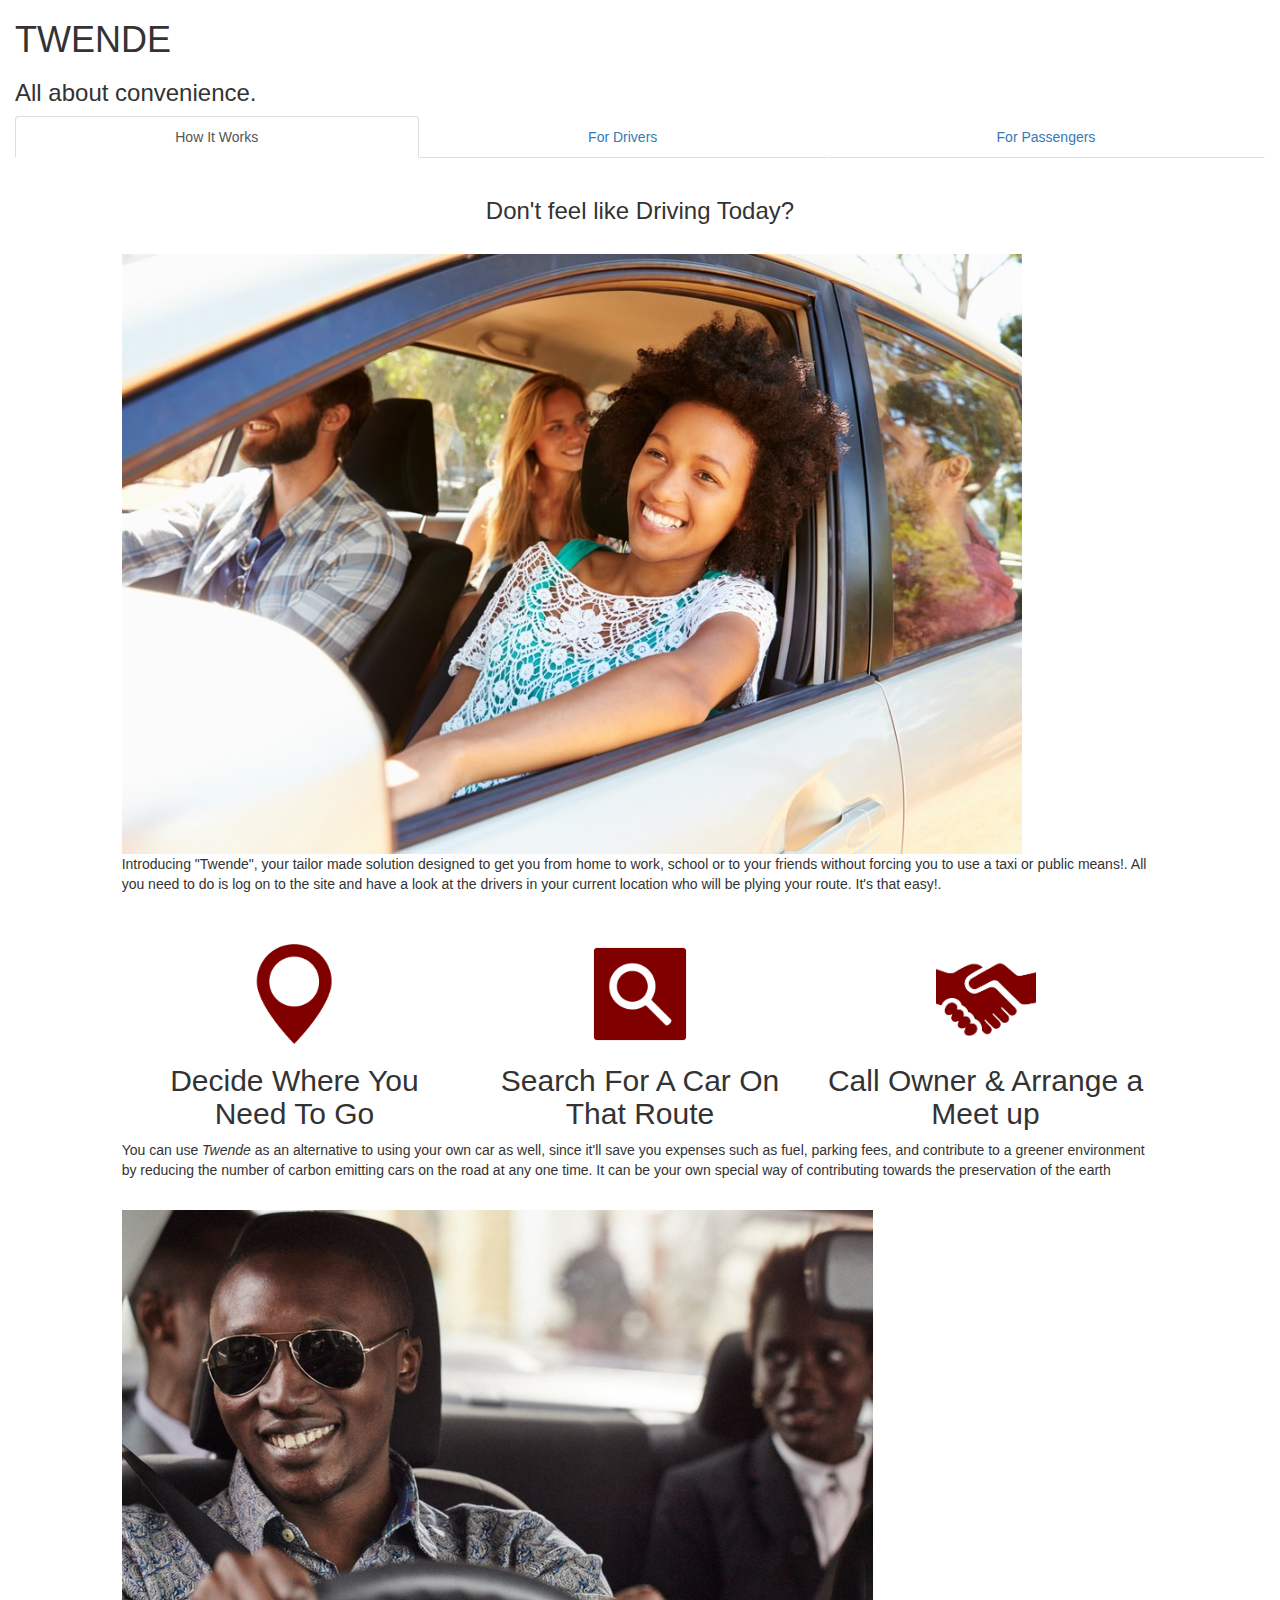
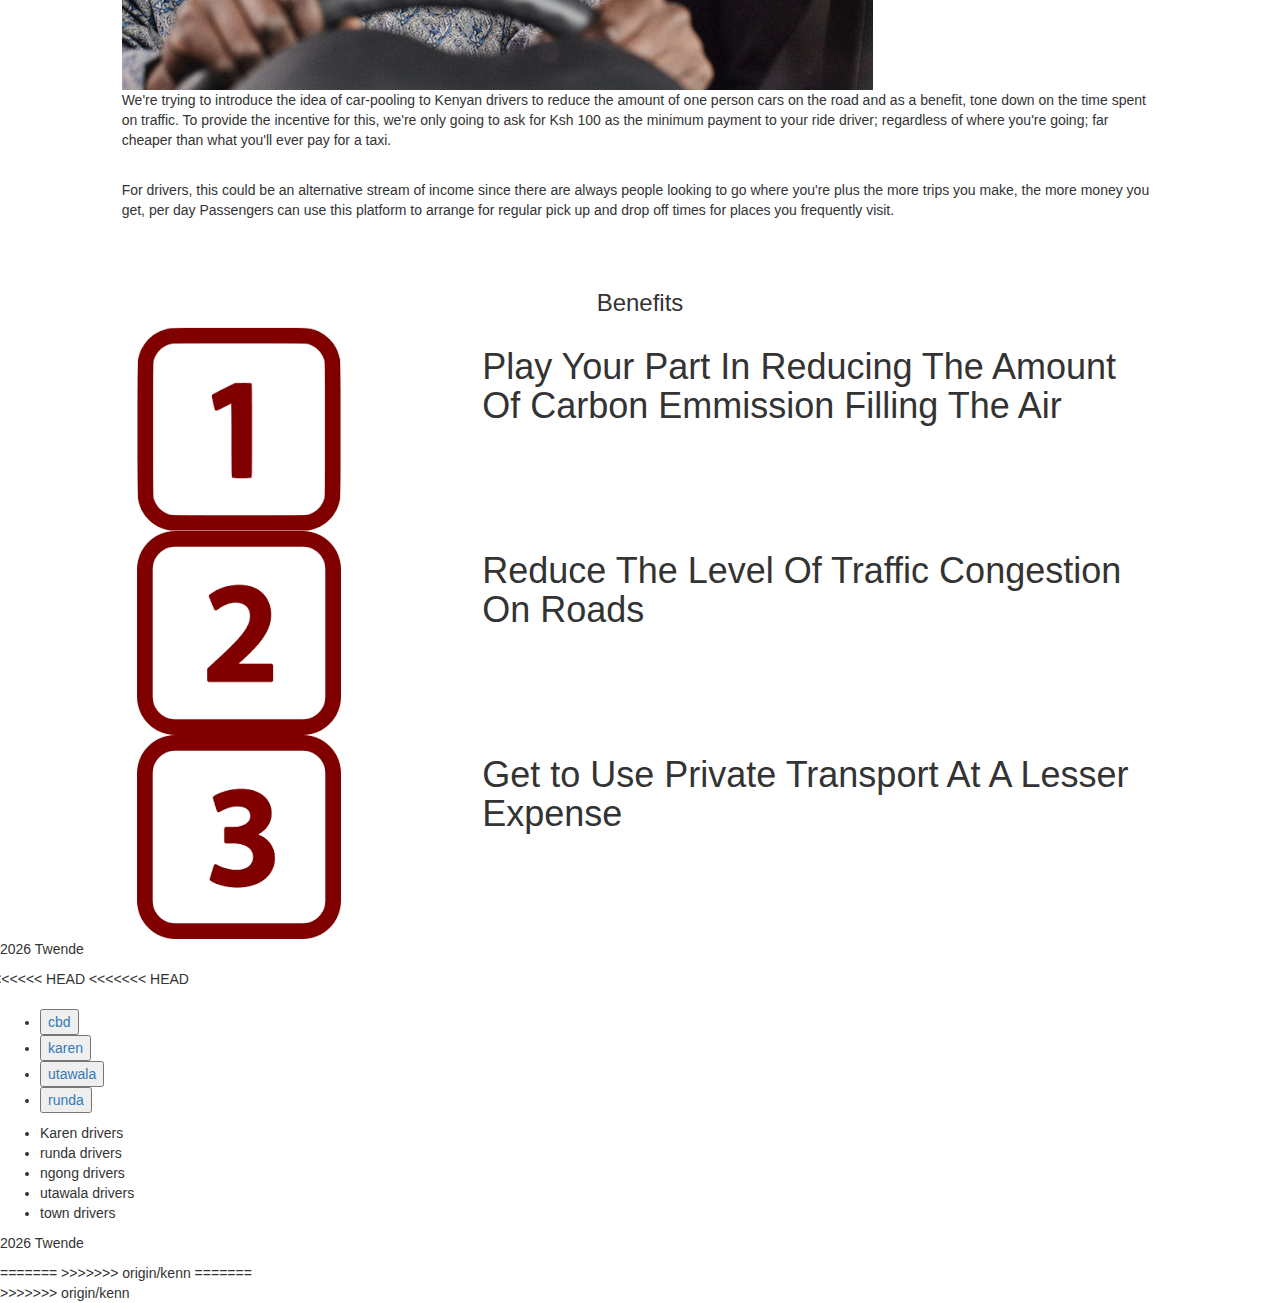
==== index.html @ 7d4f3e65 "updated js" ====
<!DOCTYPE html>
<html>

<head>
    <meta charset="utf-8">
    <title>Twende</title>
    <link rel="stylesheet" href="https://maxcdn.bootstrapcdn.com/bootstrap/3.3.7/css/bootstrap.min.css">
    <link rel="stylesheet" href="https://cdnjs.cloudflare.com/ajax/libs/animate.css/3.5.2/animate.min.css">
    <link rel="stylesheet" href="http://code.ionicframework.com/ionicons/2.0.1/css/ionicons.min.css">
    <link rel="stylesheet" href="path/to/font-awesome/css/font-awesome.min.css">
    <link href="https://fonts.googleapis.com/css?family=Merriweather|Permanent+Marker" rel="stylesheet">
    <link rel="stylesheet" href="css/styles.css" media="screen" title="no title">
    <script src="https://code.jquery.com/jquery-3.1.1.js" integrity="sha256-16cdPddA6VdVInumRGo6IbivbERE8p7CQR3HzTBuELA=" crossorigin="anonymous"></script>
    <script src="https://maxcdn.bootstrapcdn.com/bootstrap/3.3.7/js/bootstrap.min.js"></script>
    <script src="js/scripts.js"></script>
</head>

<body>
    <div class="container-fluid">
        <!-- heeader/landing page -->
        <div class="row">
            <div class="col-md-12" id="header">
                <h1>TWENDE</h1>
                <h3>All about convenience.</h3>
            </div>
        </div>
        <!-- tabs -->
        <div class="col-md-12">
            <div class="row">
                <ul class="nav nav-tabs nav-justified tab">
                    <li class="active"><a data-toggle="tab" href="#intro">How It Works</a></li>
                    <li class=""><a data-toggle="tab" href="#drivers">For Drivers</a></li>
                    <li class=""><a data-toggle="tab" href="#passenger">For Passengers</a></li>
                </ul>
            </div>
        </div>
        <div class="row content">
            <div class="tab-content col-md-offset-1 col-md-10">
                <div role="tabpanel" class="tab-pane fade in active" id="intro"><br>
                    <center>
                        <h3>Don't feel like Driving Today?</h3>
                    </center><br>
                    <img class="blackdriver" src="img/carpool1.jpg">
                    <p>Introducing "Twende", your tailor made solution designed to get you from home to work, school or to your
                        friends without forcing you to use a taxi or public means!. All you need to do is log on to the site
                        and have a look at the drivers in your current location who will be plying your route. It's that
                        easy!.
                    </p><br>
                    <br>
                    <div class="col-md-12" id="icons">
                        <div class="row">
                            <div class="col-md-4">
                                <center><img src="img/icon1.png" width="100" /></center>
                                <center>
                                    <h2>Decide Where You Need To Go</h2>
                                </center>
                            </div>
                            <div class="col-md-4">
                                <center><img src="img/icon2.png" width="100" /></center>
                                <center>
                                    <h2>Search For A Car On That Route</h2>
                                </center>
                            </div>
                            <div class="col-md-4">
                                <center><img src="img/icon6.png" width="100" /></center>
                                <center>
                                    <h2>Call Owner & Arrange a Meet up</h2>
                                </center>
                            </div>
                        </div>
                    </div>
                    <p>You can use <em>Twende</em> as an alternative to using your own car as well, since it'll save you expenses
                        such as fuel, parking fees, and contribute to a greener environment by reducing the number of carbon
                        emitting cars on the road at any one time. It can be your own special way of contributing towards
                        the preservation of the earth</p><br>
                    <img class="blackdriver2" src="img/carpool2.png"> <br>
                    <p> We're trying to introduce the idea of car-pooling to Kenyan drivers to reduce the amount of one person
                        cars on the road and as a benefit, tone down on the time spent on traffic. To provide the incentive
                        for this, we're only going to ask for Ksh 100 as the minimum payment to your ride driver; regardless
                        of where you're going; far cheaper than what you'll ever pay for a taxi.</p><br>
                    <p>For drivers, this could be an alternative stream of income since there are always people looking to go
                        where you're plus the more trips you make, the more money you get, per day Passengers can use this
                        platform to arrange for regular pick up and drop off times for places you frequently visit.
                    </p><br><br>
                    <!--<div class="row">-->
                    <div class="col-md-12 numerals">
                        <center>
                            <h3>Benefits</h3>
                        </center>
                        <div class="row">
                            <div class="col-md-4">
                                <img src="img/no1.png">
                            </div>
                            <div class="col-md-8">
                                <h1>Play Your Part In Reducing The Amount Of Carbon Emmission Filling The Air</h1>
                            </div>
                        </div>
                    </div>
                    <div class="col-md-12 numerals">
                        <div class="row">
                            <div class="col-md-4">
                                <img src="img/no2.png">
                            </div>
                            <div class="col-md-8">
                                <h1>Reduce The Level Of Traffic Congestion On Roads</h1>
                            </div>
                        </div>
                    </div>
                    <div class="col-md-12 numerals">
                        <div class="row">
                            <div class="col-md-4">
                                <img src="img/no3.png">
                            </div>
                            <div class="col-md-8">
                                <h1>Get to Use Private Transport At A Lesser Expense</h1>
                            </div>
                        </div>
                    </div>
                </div>
                <!--</div>-->
                <div role="tabpanel" class="tab-pane fade" id="drivers">
                    <div class="col-md-12">
                        <center>
                            <h3>Share your Car for Extra Change!</h3>
                        </center><br>
                        <img class="blackdriver3" src="img/carpool3.png">
                        <p>If you don't mind having some extra cash for lunch everyday, or you'd just like to meet some new
                            friends, why not share out your ride and drop off a few guys everyday who are heading somewhere
                            you'll be passing by? It's a great way to make money everyday and learn more about new people.</p>
                        <div class="col-md-12 money">
                            <img src="img/icon5.png">
                        </div>
                        <div class="col-md-12 person">
                            <img src="img/icon7.png">
                        </div>
                        <p> If you won't be using your car for a while, you can choose to rent out your car to someone based
                            on an agreedupon per hour rate with the minimum being 50KES an hour. </p>
                        <p> Create an account below and you'll have the first 30 days for free to see how valuable our platform
                            can be, and thereafter, send us USD10 a month to maintain your account and introduce more car
                            owners like you to sign up.
                        </p>
                        <p> We encourage you to try it out with one of your regular routes.</p>
                    </div>
                    <div class="col-md-7">
                        <br><input type="text" class="form-control" id="inputName" placeholder="Your name"><br>
                        <input type="number" class="form-control" id="inputNumber" placeholder="Your number"><br>
                        <input type="text" class="form-control" id="inputLocation" placeholder="Your location"><br>
                        <input type="text" class="form-control" id="inputTime" placeholder="Departure time"><br>
                        <input type="text" class="form-control" id="inputDestination" placeholder="Your destination"><br>
                        <input type="number" class="form-control" id="inputSpace" placeholder="Space available"><br>
                        <input class="btn btn-primary" id="signUp" value="Sign Up">
                    </div>
                </div>
                <div role="tabpanel" class="tab-pane fade" id="passenger">
                    <center>
                        <h3>Get Started</h3>
                    </center><br>
                    <p>Use <strong><em>Twende</em></strong> and you'll NEVER have to rely on public transport again!
                    
                    <p>Here at <em>Twende</em>, we plan to revolutionize how you travel, regardless of where you're going. We
                        believe there is always someone heading where you plan to, and we want this to be the go-to platform
                        to connect the two of you.</p><br>
                    <p>Search your route below to see what time one of our registered car owners will be heading to your preferred
                        destination. </p><br>
                    <div class="col-md-12">
                        <center>
                            <h4>Use Twende To Go To Your:</h4>
                        </center><br><br>
                        <div class="col-md-3">
                            <img src="img/home.png">
                            <center>
                                <h3>Home</h3>
                            </center>
                        </div>
                        <div class="col-md-3">
                            <img src="img/school.png">
                            <center>
                                <h3>School</h3>
                            </center>
                        </div>
                        <div class="col-md-3">
                            <img src="img/work.png">
                            <center>
                                <h3>Work</h3>
                            </center>
                        </div>
                        <div class="col-md-3">
                            <img src="img/event.png">
                            <center>
                                <h3>Event</h3>
                            </center>
                        </div>
                    </div>
                    <div class="col-md-12">
                        <p>Once you find your preferred destination, click on it to reveal the car owners registered in our
                            system. You'll be able to view their name, contact info as well as their car capacity and from
                            there, you're free to call them up and arrange a meet up.</p>
                        <p>Before you start riding regularly with a chosen car owner, make sure you take note of their car number
                            plate and send it and their contact to someone you know. This is just as a precaution.
                        </p><br>
                    </div>
                </div>
            </div>
        </div>
    </div>
    <div class="row">
        <div class="col-md-12" id="footer">
            <p>
                <script type="text/javascript">
                        document.write(new Date().getFullYear());
                    </script> Twende
            </p>
        </div>
<<<<<<< HEAD
<<<<<<< HEAD

    </div>
    <br>

    <div id="driver-data">
        <ul>
            <li>
                <a href="#cbd"><input type="button" value="cbd" id="cbd" /></a>
            </li>
            <li>
                <a href="#karen"><input type="button" value="karen" id="karen" onclick="myFunction()"></a>
            </li>
            <li>
                <a href="#utawala"><input type="button" value="utawala" id="utawala" /></a>
            </li>
            <li>
                <a href="#runda"><input type="button" value="runda" id="runda" /></a>
            </li>
        </ul>
    </div>
    <div>


    </div>
    <div id="dereva">
        <ul>
            <li>Karen drivers</li>
            <li>runda drivers</li>
            <li>ngong drivers</li>
            <li>utawala drivers</li>
            <li>town drivers</li>
        </ul </div>

        <div id="lister">
        </div>
        <script type="text/javascript">
            document.write(new Date().getFullYear());
        </script>
        Twende
        </p>
=======
>>>>>>> origin/kenn
=======
    </div>
>>>>>>> origin/kenn
</body>

</html>
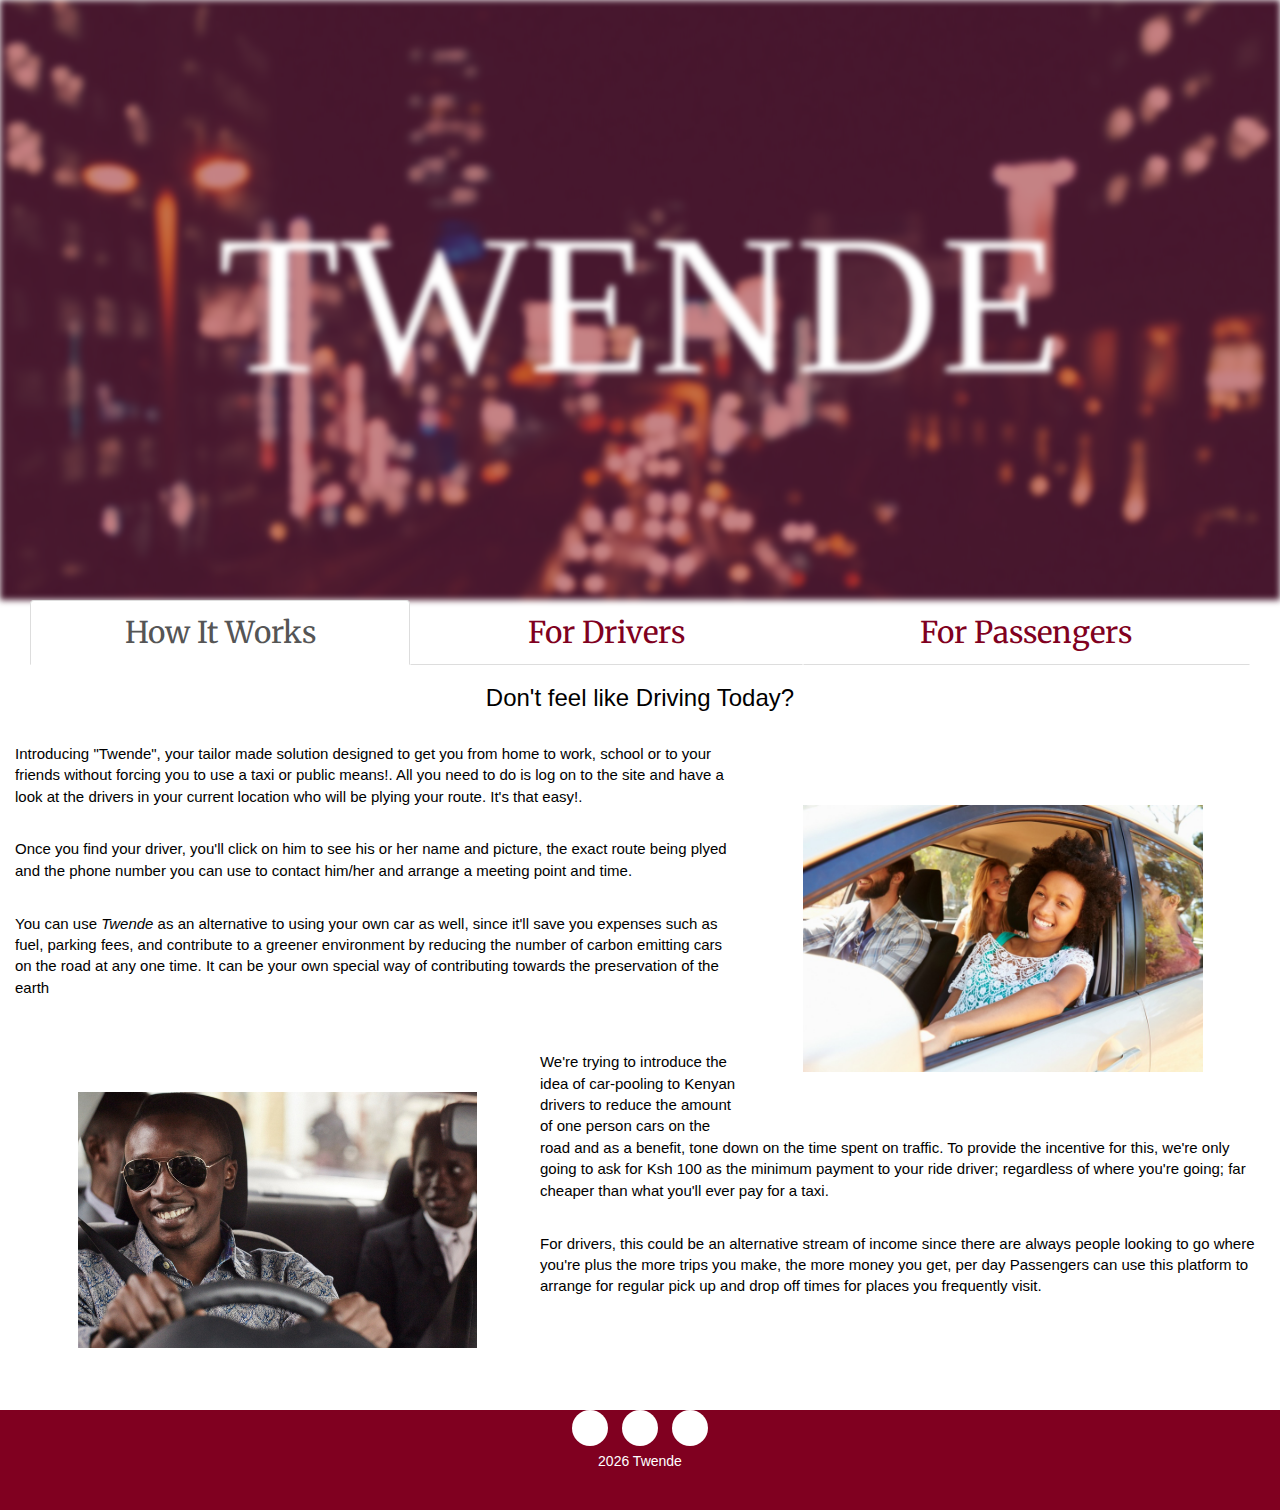
==== commit 9c87ef36: "addition of buttons" ====
--- a/index.html
+++ b/index.html
@@ -7,11 +7,14 @@
     <link rel="stylesheet" href="https://maxcdn.bootstrapcdn.com/bootstrap/3.3.7/css/bootstrap.min.css">
     <link rel="stylesheet" href="https://cdnjs.cloudflare.com/ajax/libs/animate.css/3.5.2/animate.min.css">
     <link rel="stylesheet" href="http://code.ionicframework.com/ionicons/2.0.1/css/ionicons.min.css">
-    <link rel="stylesheet" href="path/to/font-awesome/css/font-awesome.min.css">
     <link href="https://fonts.googleapis.com/css?family=Merriweather|Permanent+Marker" rel="stylesheet">
     <link rel="stylesheet" href="css/styles.css" media="screen" title="no title">
     <script src="https://code.jquery.com/jquery-3.1.1.js" integrity="sha256-16cdPddA6VdVInumRGo6IbivbERE8p7CQR3HzTBuELA=" crossorigin="anonymous"></script>
     <script src="https://maxcdn.bootstrapcdn.com/bootstrap/3.3.7/js/bootstrap.min.js"></script>
+
+    <script src="https://ajax.googleapis.com/ajax/libs/jquery/3.1.1/jquery.min.js"></script>
+    <script src="https://maxcdn.bootstrapcdn.com/bootstrap/3.3.7/js/bootstrap.min.js"></script>
+
     <script src="js/scripts.js"></script>
 </head>
 
@@ -25,179 +28,96 @@
             </div>
         </div>
         <!-- tabs -->
-        <div class="col-md-12">
+        <div class="container-fluid">
             <div class="row">
-                <ul class="nav nav-tabs nav-justified tab">
-                    <li class="active"><a data-toggle="tab" href="#intro">How It Works</a></li>
-                    <li class=""><a data-toggle="tab" href="#drivers">For Drivers</a></li>
-                    <li class=""><a data-toggle="tab" href="#passenger">For Passengers</a></li>
-                </ul>
+                <div class="col-md-12">
+
+                    <ul class="nav nav-tabs nav-justified tab">
+                        <li class="active"><a data-toggle="tab" href="#intro">How It Works</a></li>
+                        <li class=""><a data-toggle="tab" href="#drivers">For Drivers</a></li>
+                        <li class=""><a data-toggle="tab" href="#passenger">For Passengers</a></li>
+                    </ul>
+                </div>
             </div>
         </div>
-        <div class="row content">
-            <div class="tab-content col-md-offset-1 col-md-10">
-                <div role="tabpanel" class="tab-pane fade in active" id="intro"><br>
+        <div class="tab-content col-md-12">
+            <div role="tabpanel" class="tab-pane fade in active" id="intro">
+                <div class="row content">
                     <center>
                         <h3>Don't feel like Driving Today?</h3>
                     </center><br>
                     <img class="blackdriver" src="img/carpool1.jpg">
-                    <p>Introducing "Twende", your tailor made solution designed to get you from home to work, school or to your
-                        friends without forcing you to use a taxi or public means!. All you need to do is log on to the site
-                        and have a look at the drivers in your current location who will be plying your route. It's that
-                        easy!.
+                    <p>Introducing "Twende", your tailor made solution designed to get you from home to work, school or to your friends without forcing you to use a taxi or public means!. All you need to do is log on to the site and have a look at the drivers
+                        in your current location who will be plying your route. It's that easy!.</p><br>
+                    <p>Once you find your driver, you'll click on him to see his or her name and picture, the exact route being plyed and the phone number you can use to contact him/her and arrange a meeting point and time.
                     </p><br>
-                    <br>
-                    <div class="col-md-12" id="icons">
-                        <div class="row">
-                            <div class="col-md-4">
-                                <center><img src="img/icon1.png" width="100" /></center>
-                                <center>
-                                    <h2>Decide Where You Need To Go</h2>
-                                </center>
-                            </div>
-                            <div class="col-md-4">
-                                <center><img src="img/icon2.png" width="100" /></center>
-                                <center>
-                                    <h2>Search For A Car On That Route</h2>
-                                </center>
-                            </div>
-                            <div class="col-md-4">
-                                <center><img src="img/icon6.png" width="100" /></center>
-                                <center>
-                                    <h2>Call Owner & Arrange a Meet up</h2>
-                                </center>
+                    <p>You can use <em>Twende</em> as an alternative to using your own car as well, since it'll save you expenses such as fuel, parking fees, and contribute to a greener environment by reducing the number of carbon emitting cars on the road
+                        at any one time. It can be your own special way of contributing towards the preservation of the earth</p><br>
+                    <img class="blackdriver2" src="img/carpool2.png"> <br>
+                    <p> We're trying to introduce the idea of car-pooling to Kenyan drivers to reduce the amount of one person cars on the road and as a benefit, tone down on the time spent on traffic. To provide the incentive for this, we're only going to
+                        ask for Ksh 100 as the minimum payment to your ride driver; regardless of where you're going; far cheaper than what you'll ever pay for a taxi.</p><br>
+                    <p>For drivers, this could be an alternative stream of income since there are always people looking to go where you're plus the more trips you make, the more money you get, per day Passengers can use this platform to arrange for regular
+                        pick up and drop off times for places you frequently visit.
+                    </p>
+                </div>
+            </div>
+            <div role="tabpanel" class="tab-pane fade" id="drivers">
+                <div class="col-md-12">
+                    <center>
+                        <h3>Share your Car for Extra Change!</h3>
+                    </center><br>
+                    <img class="blackdriver3" src="img/carpool3.png">
+                    <p>If you don't mind having some extra cash for lunch everyday, or you'd just like to meet some new friends, why not share out your ride and drop off a few guys everyday who are heading somewhere you'll be passing by? It's a great way
+                        to make money everyday and learn more about new people.</p>
+                    <p> If you won't be using your car for a while, you can choose to rent out your car to someone based on an agreedupon per hour rate with the minimum being 50KES an hour. </p>
+                    <p> Create an account below and you'll have the first 30 days for free to see how valuable our platform can be, and thereafter, send us USD10 a month to maintain your account and introduce more car owners like you to sign up.
+                    </p>
+                    <p> We encourage you to try it out with one of your regular routes.</p>
+                </div>
+                <div class="col-md-7">
+
+                    <br><input type="text" class="form-control" id="inputName" placeholder="Your name"><br>
+                    <input type="number" class="form-control" id="inputNumber" placeholder="Your number"><br>
+                    <input type="text" class="form-control" id="inputLocation" placeholder="Your location"><br>
+                    <input type="text" class="form-control" id="inputTime" placeholder="Departure time"><br>
+                    <input type="text" class="form-control" id="inputDestination" placeholder="Your destination"><br>
+                    <input type="number" class="form-control" id="inputSpace" placeholder="Space available"><br>
+                    <input class="btn btn-primary" id="signUp" value="Sign Up">
+
+                </div>
+            </div>
+
+            <div role="tabpanel" class="tab-pane fade" id="passenger">
+                <div class="col-md-12">
+                    <div class="row">
+                        <center>
+                            <h3>Get Started</h3>
+                        </center><br>
+                        <p>Use <strong><em>Twende</em></strong> and you'll NEVER have to rely on public transport again!
+                        </p><img class="blackdriver3" src="img/carpool4.jpg">
+                        <p>Here at <em>Twende</em>, we plan to revolutionize how you travel, regardless of where you're going. We believe there is always someone heading where you plan to, and we want this to be the go-to platform to connect the two of you.</p><br>
+                        <p>Search your route below to see what time one of our registered car owners will be heading to your preferred destination. </p><br>
+
+                        <p>Once you find your preferred destination, click on it to reveal the car owners registered in our system. You'll be able to view their name, contact info as well as their car capacity and from there, you're free to call them up
+                            and arrange a meet up.</p>
+
+                        <p>Before you start riding regularly with a chosen car owner, make sure you take note of their car number plate and send it and their contact to someone you know. This is just as a precaution.</p>
+                        </p>
+
+
+                        <div class="col-md-offset-1 col-md-10">
+                            <div class="row">
+                                <div class=" col-md-3 ngongRd">
+                                    <h3>Ngong Road <i class="icon ion-android-arrow-forward"></i> CBD</h3>
+                                </div>
+                                <div class="col-md-offset-1 col-md-3 southC">
+                                    <h3>South 'C' <i class="icon ion-android-arrow-forward"></i> CBD</h3>
+                                </div>
+                                <div class="col-md-offset-1 col-md-3 buruburu">
+                                    <h3>Buruburu <i class="icon ion-android-arrow-forward"></i> CBD</h3>
+                                </div>
                             </div>
                         </div>
-                    </div>
-                    <p>You can use <em>Twende</em> as an alternative to using your own car as well, since it'll save you expenses
-                        such as fuel, parking fees, and contribute to a greener environment by reducing the number of carbon
-                        emitting cars on the road at any one time. It can be your own special way of contributing towards
-                        the preservation of the earth</p><br>
-                    <img class="blackdriver2" src="img/carpool2.png"> <br>
-                    <p> We're trying to introduce the idea of car-pooling to Kenyan drivers to reduce the amount of one person
-                        cars on the road and as a benefit, tone down on the time spent on traffic. To provide the incentive
-                        for this, we're only going to ask for Ksh 100 as the minimum payment to your ride driver; regardless
-                        of where you're going; far cheaper than what you'll ever pay for a taxi.</p><br>
-                    <p>For drivers, this could be an alternative stream of income since there are always people looking to go
-                        where you're plus the more trips you make, the more money you get, per day Passengers can use this
-                        platform to arrange for regular pick up and drop off times for places you frequently visit.
-                    </p><br><br>
-                    <!--<div class="row">-->
-                    <div class="col-md-12 numerals">
-                        <center>
-                            <h3>Benefits</h3>
-                        </center>
-                        <div class="row">
-                            <div class="col-md-4">
-                                <img src="img/no1.png">
-                            </div>
-                            <div class="col-md-8">
-                                <h1>Play Your Part In Reducing The Amount Of Carbon Emmission Filling The Air</h1>
-                            </div>
-                        </div>
-                    </div>
-                    <div class="col-md-12 numerals">
-                        <div class="row">
-                            <div class="col-md-4">
-                                <img src="img/no2.png">
-                            </div>
-                            <div class="col-md-8">
-                                <h1>Reduce The Level Of Traffic Congestion On Roads</h1>
-                            </div>
-                        </div>
-                    </div>
-                    <div class="col-md-12 numerals">
-                        <div class="row">
-                            <div class="col-md-4">
-                                <img src="img/no3.png">
-                            </div>
-                            <div class="col-md-8">
-                                <h1>Get to Use Private Transport At A Lesser Expense</h1>
-                            </div>
-                        </div>
-                    </div>
-                </div>
-                <!--</div>-->
-                <div role="tabpanel" class="tab-pane fade" id="drivers">
-                    <div class="col-md-12">
-                        <center>
-                            <h3>Share your Car for Extra Change!</h3>
-                        </center><br>
-                        <img class="blackdriver3" src="img/carpool3.png">
-                        <p>If you don't mind having some extra cash for lunch everyday, or you'd just like to meet some new
-                            friends, why not share out your ride and drop off a few guys everyday who are heading somewhere
-                            you'll be passing by? It's a great way to make money everyday and learn more about new people.</p>
-                        <div class="col-md-12 money">
-                            <img src="img/icon5.png">
-                        </div>
-                        <div class="col-md-12 person">
-                            <img src="img/icon7.png">
-                        </div>
-                        <p> If you won't be using your car for a while, you can choose to rent out your car to someone based
-                            on an agreedupon per hour rate with the minimum being 50KES an hour. </p>
-                        <p> Create an account below and you'll have the first 30 days for free to see how valuable our platform
-                            can be, and thereafter, send us USD10 a month to maintain your account and introduce more car
-                            owners like you to sign up.
-                        </p>
-                        <p> We encourage you to try it out with one of your regular routes.</p>
-                    </div>
-                    <div class="col-md-7">
-                        <br><input type="text" class="form-control" id="inputName" placeholder="Your name"><br>
-                        <input type="number" class="form-control" id="inputNumber" placeholder="Your number"><br>
-                        <input type="text" class="form-control" id="inputLocation" placeholder="Your location"><br>
-                        <input type="text" class="form-control" id="inputTime" placeholder="Departure time"><br>
-                        <input type="text" class="form-control" id="inputDestination" placeholder="Your destination"><br>
-                        <input type="number" class="form-control" id="inputSpace" placeholder="Space available"><br>
-                        <input class="btn btn-primary" id="signUp" value="Sign Up">
-                    </div>
-                </div>
-                <div role="tabpanel" class="tab-pane fade" id="passenger">
-                    <center>
-                        <h3>Get Started</h3>
-                    </center><br>
-                    <p>Use <strong><em>Twende</em></strong> and you'll NEVER have to rely on public transport again!
-                    
-                    <p>Here at <em>Twende</em>, we plan to revolutionize how you travel, regardless of where you're going. We
-                        believe there is always someone heading where you plan to, and we want this to be the go-to platform
-                        to connect the two of you.</p><br>
-                    <p>Search your route below to see what time one of our registered car owners will be heading to your preferred
-                        destination. </p><br>
-                    <div class="col-md-12">
-                        <center>
-                            <h4>Use Twende To Go To Your:</h4>
-                        </center><br><br>
-                        <div class="col-md-3">
-                            <img src="img/home.png">
-                            <center>
-                                <h3>Home</h3>
-                            </center>
-                        </div>
-                        <div class="col-md-3">
-                            <img src="img/school.png">
-                            <center>
-                                <h3>School</h3>
-                            </center>
-                        </div>
-                        <div class="col-md-3">
-                            <img src="img/work.png">
-                            <center>
-                                <h3>Work</h3>
-                            </center>
-                        </div>
-                        <div class="col-md-3">
-                            <img src="img/event.png">
-                            <center>
-                                <h3>Event</h3>
-                            </center>
-                        </div>
-                    </div>
-                    <div class="col-md-12">
-                        <p>Once you find your preferred destination, click on it to reveal the car owners registered in our
-                            system. You'll be able to view their name, contact info as well as their car capacity and from
-                            there, you're free to call them up and arrange a meet up.</p>
-                        <p>Before you start riding regularly with a chosen car owner, make sure you take note of their car number
-                            plate and send it and their contact to someone you know. This is just as a precaution.
-                        </p><br>
                     </div>
                 </div>
             </div>
@@ -205,59 +125,19 @@
     </div>
     <div class="row">
         <div class="col-md-12" id="footer">
+            <!-- <i class="icon ion-social-facebook"></i>
+                <i class="icon ion-social-twitter"></i>
+                <i class="icon ion-social-google"></i> -->
+            <a href="http://twitter.com" class="icon-button twitter"><i class="icon ion-social-twitter"></i><span></span></a>
+            <a href="http://facebook.com" class="icon-button facebook"><i class="icon ion-social-facebook"></i><span></span></a>
+            <a href="http://plus.google.com" class="icon-button google-plus"><i class="icon ion-social-googleplus"></i><span></span></a>
             <p>
                 <script type="text/javascript">
-                        document.write(new Date().getFullYear());
-                    </script> Twende
+                    document.write(new Date().getFullYear());
+                </script> Twende
             </p>
         </div>
-<<<<<<< HEAD
-<<<<<<< HEAD
-
     </div>
-    <br>
-
-    <div id="driver-data">
-        <ul>
-            <li>
-                <a href="#cbd"><input type="button" value="cbd" id="cbd" /></a>
-            </li>
-            <li>
-                <a href="#karen"><input type="button" value="karen" id="karen" onclick="myFunction()"></a>
-            </li>
-            <li>
-                <a href="#utawala"><input type="button" value="utawala" id="utawala" /></a>
-            </li>
-            <li>
-                <a href="#runda"><input type="button" value="runda" id="runda" /></a>
-            </li>
-        </ul>
-    </div>
-    <div>
-
-
-    </div>
-    <div id="dereva">
-        <ul>
-            <li>Karen drivers</li>
-            <li>runda drivers</li>
-            <li>ngong drivers</li>
-            <li>utawala drivers</li>
-            <li>town drivers</li>
-        </ul </div>
-
-        <div id="lister">
-        </div>
-        <script type="text/javascript">
-            document.write(new Date().getFullYear());
-        </script>
-        Twende
-        </p>
-=======
->>>>>>> origin/kenn
-=======
-    </div>
->>>>>>> origin/kenn
 </body>
 
 </html>
--- a/css/styles.css
+++ b/css/styles.css
@@ -0,0 +1,188 @@
+#header {
+    background: linear-gradient( rgba(128, 0, 32, 0.45), rgba(128, 0, 32, 0.45)), url(../img/traffic.jpg);
+    background-size: cover;
+    padding-top: 175px;
+    height: 600px;
+    color: white;
+    text-align: center;
+    font-family: 'Permanent Marker', cursive;
+}
+
+#header h1 {
+    font-size: 200px;
+}
+
+#header h3 {
+    /*display: none;*/
+    visibility: hidden;
+    font-size: 50px;
+}
+
+#header h3 :hover {}
+
+#header:hover {
+    filter: blur(3px);
+    visibility: visible;
+    /*transform: scale(1.1);*/
+}
+
+.nav>li>a {
+    margin: 0;
+    padding: 10px;
+    font-size: 30px;
+    color: black;
+    font-family: 'Merriweather', serif;
+}
+
+.active, .nav>li>a {
+    color: #800020;
+}
+
+.active {
+    color: #000;
+}
+
+.nav>li>a:hover {
+    color: white;
+    background-color: #800020;
+}
+
+.ngongRd, .southC, .buruburu {
+    border: 2px solid #800020;
+    color: #800020;
+    text-align: center;
+    margin-bottom: 20px;
+}
+
+.ngongRd:hover, .southC:hover, .buruburu:hover {
+    background-color: #800020;
+    color: white;
+}
+
+#intro, #drivers, #passenger {
+    font-family: Verdana, Geneva, Tahoma, sans-serif;
+    font-size: 15px;
+    color: black;
+}
+
+/*.col-md-7 {
+    align-items: center;
+}*/
+
+.blackdriver {
+    float: right;
+    max-width: 400px;
+    max-height: 400px;
+    margin: 5%;
+}
+
+.blackdriver2 {
+    float: left;
+    max-width: 400px;
+    max-height: 400px;
+    margin: 5%;
+}
+
+.blackdriver3 {
+    float: right;
+    max-width: 400px;
+    max-height: 400px;
+    margin: 4%;
+}
+
+#footer {
+    text-align: center;
+    height: 100px;
+    color: white;
+    background-color: #800020;
+}
+
+
+/* Wrapper */
+
+.icon-button {
+    background-color: white;
+    border-radius: 3.6rem;
+    cursor: pointer;
+    display: inline-block;
+    font-size: 2.0rem;
+    height: 3.6rem;
+    line-height: 3.6rem;
+    margin: 0 5px;
+    position: relative;
+    text-align: center;
+    -webkit-user-select: none;
+    -moz-user-select: none;
+    -ms-user-select: none;
+    user-select: none;
+    width: 3.6rem;
+}
+
+.icon-button span {
+    border-radius: 0;
+    display: block;
+    height: 0;
+    left: 50%;
+    margin: 0;
+    position: absolute;
+    top: 50%;
+    -webkit-transition: all 0.3s;
+    -moz-transition: all 0.3s;
+    -o-transition: all 0.3s;
+    transition: all 0.3s;
+    width: 0;
+}
+
+.icon-button:hover span {
+    width: 3.6rem;
+    height: 3.6rem;
+    border-radius: 3.6rem;
+    margin: -1.8rem;
+}
+
+.twitter span {
+    background-color: #4099ff;
+}
+
+.facebook span {
+    background-color: #3B5998;
+}
+
+.google-plus span {
+    background-color: #db5a3c;
+}
+
+
+/* Icons */
+
+.icon-button i {
+    background: none;
+    color: white;
+    height: 3.6rem;
+    left: 0;
+    line-height: 3.6rem;
+    position: absolute;
+    top: 0;
+    -webkit-transition: all 0.3s;
+    -moz-transition: all 0.3s;
+    -o-transition: all 0.3s;
+    transition: all 0.3s;
+    width: 3.6rem;
+    z-index: 10;
+}
+
+.icon-button .ion-social-twitter {
+    color: #4099ff;
+}
+
+.icon-button .ion-social-facebook {
+    color: #3B5998;
+}
+
+.icon-button .ion-social-googleplus {
+    color: #db5a3c;
+}
+
+.icon-button:hover .ion-social-twitter, .icon-button:hover .ion-social-facebook, .icon-button:hover .ion-social-googleplus {
+    color: white;
+}
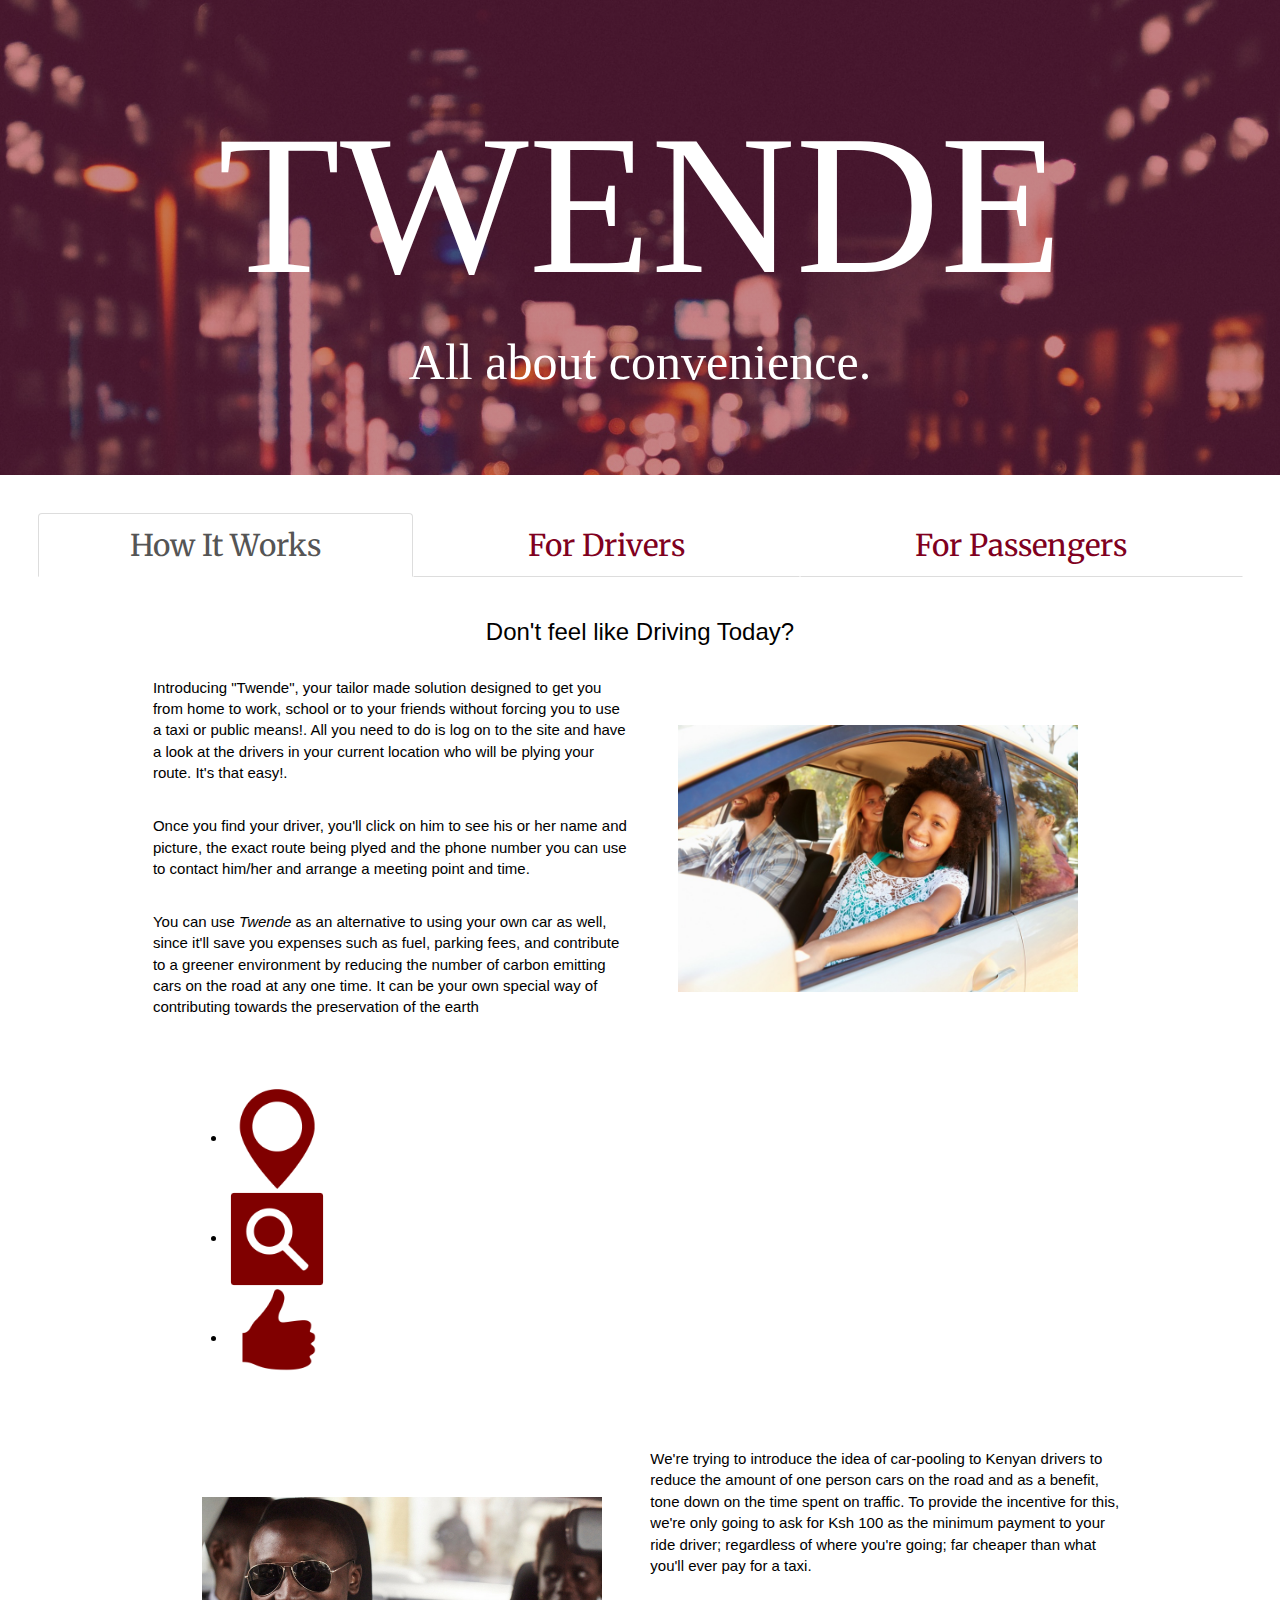
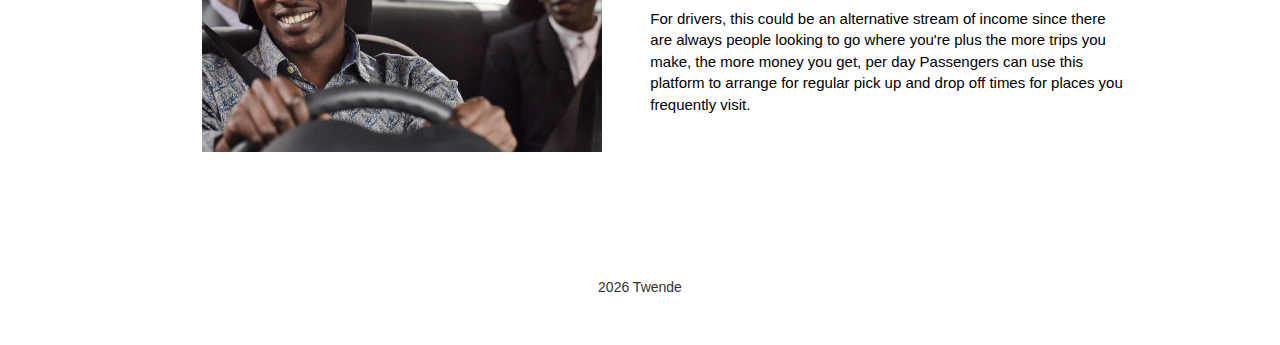
==== commit 02d78e3f: "addition of icons & padding tabs" ====
--- a/index.html
+++ b/index.html
@@ -11,10 +11,6 @@
     <link rel="stylesheet" href="css/styles.css" media="screen" title="no title">
     <script src="https://code.jquery.com/jquery-3.1.1.js" integrity="sha256-16cdPddA6VdVInumRGo6IbivbERE8p7CQR3HzTBuELA=" crossorigin="anonymous"></script>
     <script src="https://maxcdn.bootstrapcdn.com/bootstrap/3.3.7/js/bootstrap.min.js"></script>
-
-    <script src="https://ajax.googleapis.com/ajax/libs/jquery/3.1.1/jquery.min.js"></script>
-    <script src="https://maxcdn.bootstrapcdn.com/bootstrap/3.3.7/js/bootstrap.min.js"></script>
-
     <script src="js/scripts.js"></script>
 </head>
 
@@ -23,121 +19,119 @@
         <!-- heeader/landing page -->
         <div class="row">
             <div class="col-md-12" id="header">
+                <i class="icon ion-ios-drag"></i>
                 <h1>TWENDE</h1>
                 <h3>All about convenience.</h3>
             </div>
         </div>
         <!-- tabs -->
-        <div class="container-fluid">
+        <div class="col-md-12">
             <div class="row">
-                <div class="col-md-12">
-
-                    <ul class="nav nav-tabs nav-justified tab">
-                        <li class="active"><a data-toggle="tab" href="#intro">How It Works</a></li>
-                        <li class=""><a data-toggle="tab" href="#drivers">For Drivers</a></li>
-                        <li class=""><a data-toggle="tab" href="#passenger">For Passengers</a></li>
-                    </ul>
-                </div>
+                <ul class="nav nav-tabs nav-justified tab">
+                    <li class="active"><a data-toggle="tab" href="#intro">How It Works</a></li>
+                    <li class=""><a data-toggle="tab" href="#drivers">For Drivers</a></li>
+                    <li class=""><a data-toggle="tab" href="#passenger">For Passengers</a></li>
+                </ul>
             </div>
-        </div>
-        <div class="tab-content col-md-12">
-            <div role="tabpanel" class="tab-pane fade in active" id="intro">
-                <div class="row content">
-                    <center>
-                        <h3>Don't feel like Driving Today?</h3>
-                    </center><br>
-                    <img class="blackdriver" src="img/carpool1.jpg">
-                    <p>Introducing "Twende", your tailor made solution designed to get you from home to work, school or to your friends without forcing you to use a taxi or public means!. All you need to do is log on to the site and have a look at the drivers
-                        in your current location who will be plying your route. It's that easy!.</p><br>
-                    <p>Once you find your driver, you'll click on him to see his or her name and picture, the exact route being plyed and the phone number you can use to contact him/her and arrange a meeting point and time.
-                    </p><br>
-                    <p>You can use <em>Twende</em> as an alternative to using your own car as well, since it'll save you expenses such as fuel, parking fees, and contribute to a greener environment by reducing the number of carbon emitting cars on the road
-                        at any one time. It can be your own special way of contributing towards the preservation of the earth</p><br>
-                    <img class="blackdriver2" src="img/carpool2.png"> <br>
-                    <p> We're trying to introduce the idea of car-pooling to Kenyan drivers to reduce the amount of one person cars on the road and as a benefit, tone down on the time spent on traffic. To provide the incentive for this, we're only going to
-                        ask for Ksh 100 as the minimum payment to your ride driver; regardless of where you're going; far cheaper than what you'll ever pay for a taxi.</p><br>
-                    <p>For drivers, this could be an alternative stream of income since there are always people looking to go where you're plus the more trips you make, the more money you get, per day Passengers can use this platform to arrange for regular
-                        pick up and drop off times for places you frequently visit.
-                    </p>
-                </div>
-            </div>
-            <div role="tabpanel" class="tab-pane fade" id="drivers">
-                <div class="col-md-12">
-                    <center>
-                        <h3>Share your Car for Extra Change!</h3>
-                    </center><br>
-                    <img class="blackdriver3" src="img/carpool3.png">
-                    <p>If you don't mind having some extra cash for lunch everyday, or you'd just like to meet some new friends, why not share out your ride and drop off a few guys everyday who are heading somewhere you'll be passing by? It's a great way
-                        to make money everyday and learn more about new people.</p>
-                    <p> If you won't be using your car for a while, you can choose to rent out your car to someone based on an agreedupon per hour rate with the minimum being 50KES an hour. </p>
-                    <p> Create an account below and you'll have the first 30 days for free to see how valuable our platform can be, and thereafter, send us USD10 a month to maintain your account and introduce more car owners like you to sign up.
-                    </p>
-                    <p> We encourage you to try it out with one of your regular routes.</p>
-                </div>
-                <div class="col-md-7">
-
-                    <br><input type="text" class="form-control" id="inputName" placeholder="Your name"><br>
-                    <input type="number" class="form-control" id="inputNumber" placeholder="Your number"><br>
-                    <input type="text" class="form-control" id="inputLocation" placeholder="Your location"><br>
-                    <input type="text" class="form-control" id="inputTime" placeholder="Departure time"><br>
-                    <input type="text" class="form-control" id="inputDestination" placeholder="Your destination"><br>
-                    <input type="number" class="form-control" id="inputSpace" placeholder="Space available"><br>
-                    <input class="btn btn-primary" id="signUp" value="Sign Up">
-
-                </div>
-            </div>
-
-            <div role="tabpanel" class="tab-pane fade" id="passenger">
-                <div class="col-md-12">
-                    <div class="row">
+            <div class="row content">
+                <div class="tab-content col-md-offset-1 col-md-10">
+                    <div role="tabpanel" class="tab-pane fade in active" id="intro"><br>
+                        <center>
+                            <h3>Don't feel like Driving Today?</h3>
+                        </center><br>
+                        <img class="blackdriver" src="img/carpool1.jpg">
+                        <p>Introducing "Twende", your tailor made solution designed to get you from home to work, school or
+                            to your friends without forcing you to use a taxi or public means!. All you need to do is log
+                            on to the site and have a look at the drivers in your current location who will be plying your
+                            route. It's that easy!.</p><br>
+                        <p>Once you find your driver, you'll click on him to see his or her name and picture, the exact route
+                            being plyed and the phone number you can use to contact him/her and arrange a meeting point and
+                            time.
+                        </p>
+                        <br>
+                        <div class="col-md-12" id="icons">
+                            <div class="row">
+                                <ul>
+                                    <li><img src="img/icon1.png" width="100" /></li>
+                                    <li><img src="img/icon2.png" width="100" /></li>
+                                    <li><img src="img/icon3.png" width="100" /></li>
+                                </ul>
+                            </div>
+                        </div>
+                        <p>You can use <em>Twende</em> as an alternative to using your own car as well, since it'll save you
+                            expenses such as fuel, parking fees, and contribute to a greener environment by reducing the
+                            number of carbon emitting cars on the road at any one time. It can be your own special way of
+                            contributing towards the preservation of the earth</p><br>
+                        <img class="blackdriver2" src="img/carpool2.png"> <br>
+                        <p> We're trying to introduce the idea of car-pooling to Kenyan drivers to reduce the amount of one person
+                            cars on the road and as a benefit, tone down on the time spent on traffic. To provide the incentive
+                            for this, we're only going to ask for Ksh 100 as the minimum payment to your ride driver; regardless
+                            of where you're going; far cheaper than what you'll ever pay for a taxi.</p><br>
+                        <p>For drivers, this could be an alternative stream of income since there are always people looking
+                            to go where you're plus the more trips you make, the more money you get, per day Passengers can
+                            use this platform to arrange for regular pick up and drop off times for places you frequently
+                            visit.
+                        </p>
+                    </div>
+                    <div role="tabpanel" class="tab-pane fade" id="drivers">
+                        <div class="col-md-12">
+                            <center>
+                                <h3>Share your Car for Extra Change!</h3>
+                            </center><br>
+                            <img class="blackdriver3" src="img/carpool3.png">
+                            <p>If you don't mind having some extra cash for lunch everyday, or you'd just like to meet some
+                                new friends, why not share out your ride and drop off a few guys everyday who are heading
+                                somewhere you'll be passing by? It's a great way to make money everyday and learn more about
+                                new people.</p>
+                            <p> If you won't be using your car for a while, you can choose to rent out your car to someone based
+                                on an agreedupon per hour rate with the minimum being 50KES an hour. </p>
+                            <p> Create an account below and you'll have the first 30 days for free to see how valuable our platform
+                                can be, and thereafter, send us USD10 a month to maintain your account and introduce more
+                                car owners like you to sign up.
+                            </p>
+                            <p> We encourage you to try it out with one of your regular routes.</p>
+                        </div>
+                        <div class="col-md-7">
+                            <br><input type="text" class="form-control" id="inputName" placeholder="Your name"><br>
+                            <input type="number" class="form-control" id="inputNumber" placeholder="Your number"><br>
+                            <input type="text" class="form-control" id="inputLocation" placeholder="Your location"><br>
+                            <input type="text" class="form-control" id="inputTime" placeholder="Departure time"><br>
+                            <input type="text" class="form-control" id="inputDestination" placeholder="Your destination"><br>
+                            <input type="number" class="form-control" id="inputSpace" placeholder="Space available"><br>
+                            <input class="btn btn-primary" id="signUp" value="Sign Up">
+                        </div>
+                    </div>
+                    <div role="tabpanel" class="tab-pane fade" id="passenger">
                         <center>
                             <h3>Get Started</h3>
                         </center><br>
                         <p>Use <strong><em>Twende</em></strong> and you'll NEVER have to rely on public transport again!
                         </p><img class="blackdriver3" src="img/carpool4.jpg">
-                        <p>Here at <em>Twende</em>, we plan to revolutionize how you travel, regardless of where you're going. We believe there is always someone heading where you plan to, and we want this to be the go-to platform to connect the two of you.</p><br>
-                        <p>Search your route below to see what time one of our registered car owners will be heading to your preferred destination. </p><br>
-
-                        <p>Once you find your preferred destination, click on it to reveal the car owners registered in our system. You'll be able to view their name, contact info as well as their car capacity and from there, you're free to call them up
-                            and arrange a meet up.</p>
-
-                        <p>Before you start riding regularly with a chosen car owner, make sure you take note of their car number plate and send it and their contact to someone you know. This is just as a precaution.</p>
+                        <p>Here at <em>Twende</em>, we plan to revolutionize how you travel, regardless of where you're going.
+                            We believe there is always someone heading where you plan to, and we want this to be the go-to
+                            platform to connect the two of you.</p><br>
+                        <p>Search your route below to see what time one of our registered car owners will be heading to your
+                            preferred destination. </p><br>
+                        <p>Once you find your preferred destination, click on it to reveal the car owners registered in our
+                            system. You'll be able to view their name, contact info as well as their car capacity and from
+                            there, you're free to call them up and arrange a meet up.</p>
+                        <p>Before you start riding regularly with a chosen car owner, make sure you take note of their car number
+                            plate and send it and their contact to someone you know. This is just as a precaution.
                         </p>
-
-
-                        <div class="col-md-offset-1 col-md-10">
-                            <div class="row">
-                                <div class=" col-md-3 ngongRd">
-                                    <h3>Ngong Road <i class="icon ion-android-arrow-forward"></i> CBD</h3>
-                                </div>
-                                <div class="col-md-offset-1 col-md-3 southC">
-                                    <h3>South 'C' <i class="icon ion-android-arrow-forward"></i> CBD</h3>
-                                </div>
-                                <div class="col-md-offset-1 col-md-3 buruburu">
-                                    <h3>Buruburu <i class="icon ion-android-arrow-forward"></i> CBD</h3>
-                                </div>
-                            </div>
-                        </div>
+                        </p>
                     </div>
                 </div>
             </div>
         </div>
-    </div>
-    <div class="row">
-        <div class="col-md-12" id="footer">
-            <!-- <i class="icon ion-social-facebook"></i>
-                <i class="icon ion-social-twitter"></i>
-                <i class="icon ion-social-google"></i> -->
-            <a href="http://twitter.com" class="icon-button twitter"><i class="icon ion-social-twitter"></i><span></span></a>
-            <a href="http://facebook.com" class="icon-button facebook"><i class="icon ion-social-facebook"></i><span></span></a>
-            <a href="http://plus.google.com" class="icon-button google-plus"><i class="icon ion-social-googleplus"></i><span></span></a>
-            <p>
-                <script type="text/javascript">
-                    document.write(new Date().getFullYear());
-                </script> Twende
-            </p>
+        <div class="row">
+            <div class="col-md-12" id="footer">
+                <p>
+                    <script type="text/javascript">
+                        document.write(new Date().getFullYear());
+                    </script> Twende
+                </p>
+            </div>
         </div>
-    </div>
 </body>
 
-</html>
+</html>--- a/css/styles.css
+++ b/css/styles.css
@@ -1,8 +1,8 @@
 #header {
     background: linear-gradient( rgba(128, 0, 32, 0.45), rgba(128, 0, 32, 0.45)), url(../img/traffic.jpg);
     background-size: cover;
-    padding-top: 175px;
-    height: 600px;
+    padding-top: 75px;
+    height: 475px;
     color: white;
     text-align: center;
     font-family: 'Permanent Marker', cursive;
@@ -13,17 +13,7 @@
 }
 
 #header h3 {
-    /*display: none;*/
-    visibility: hidden;
     font-size: 50px;
-}
-
-#header h3 :hover {}
-
-#header:hover {
-    filter: blur(3px);
-    visibility: visible;
-    /*transform: scale(1.1);*/
 }
 
 .nav>li>a {
@@ -38,25 +28,19 @@
     color: #800020;
 }
 
-.active {
-    color: #000;
-}
-
 .nav>li>a:hover {
     color: white;
     background-color: #800020;
 }
 
-.ngongRd, .southC, .buruburu {
-    border: 2px solid #800020;
-    color: #800020;
-    text-align: center;
-    margin-bottom: 20px;
+
+
+.cbd, .ngongRd, .utawala {
+    padding: 100px;
 }
 
-.ngongRd:hover, .southC:hover, .buruburu:hover {
-    background-color: #800020;
-    color: white;
+.ngongRd, .utawala {
+    border-left: 1px solid black;
 }
 
 #intro, #drivers, #passenger {
@@ -65,124 +49,42 @@
     color: black;
 }
 
-/*.col-md-7 {
+#footer {
+    text-align: center;
+}
+.col-md-7 {
     align-items: center;
-}*/
+}
 
 .blackdriver {
     float: right;
-    max-width: 400px;
+    max-width: 400px; 
     max-height: 400px;
     margin: 5%;
 }
 
 .blackdriver2 {
     float: left;
-    max-width: 400px;
+    max-width: 400px; 
+    max-height: 400px;
+    margin: 5%;
+    box-shadow: lightcoral;
+}
+
+.blackdriver3 {
+    float: right;
+    max-width: 400px; 
     max-height: 400px;
     margin: 5%;
 }
 
-.blackdriver3 {
-    float: right;
-    max-width: 400px;
-    max-height: 400px;
-    margin: 4%;
+.col-md-12 {
+    padding: 3%;
 }
 
-#footer {
-    text-align: center;
-    height: 100px;
-    color: white;
-    background-color: #800020;
+#icons {
+    float: left;
+    display: inline-block;
+    padding: 5%;
+    display: inline;
 }
-
-
-/* Wrapper */
-
-.icon-button {
-    background-color: white;
-    border-radius: 3.6rem;
-    cursor: pointer;
-    display: inline-block;
-    font-size: 2.0rem;
-    height: 3.6rem;
-    line-height: 3.6rem;
-    margin: 0 5px;
-    position: relative;
-    text-align: center;
-    -webkit-user-select: none;
-    -moz-user-select: none;
-    -ms-user-select: none;
-    user-select: none;
-    width: 3.6rem;
-}
-
-.icon-button span {
-    border-radius: 0;
-    display: block;
-    height: 0;
-    left: 50%;
-    margin: 0;
-    position: absolute;
-    top: 50%;
-    -webkit-transition: all 0.3s;
-    -moz-transition: all 0.3s;
-    -o-transition: all 0.3s;
-    transition: all 0.3s;
-    width: 0;
-}
-
-.icon-button:hover span {
-    width: 3.6rem;
-    height: 3.6rem;
-    border-radius: 3.6rem;
-    margin: -1.8rem;
-}
-
-.twitter span {
-    background-color: #4099ff;
-}
-
-.facebook span {
-    background-color: #3B5998;
-}
-
-.google-plus span {
-    background-color: #db5a3c;
-}
-
-
-/* Icons */
-
-.icon-button i {
-    background: none;
-    color: white;
-    height: 3.6rem;
-    left: 0;
-    line-height: 3.6rem;
-    position: absolute;
-    top: 0;
-    -webkit-transition: all 0.3s;
-    -moz-transition: all 0.3s;
-    -o-transition: all 0.3s;
-    transition: all 0.3s;
-    width: 3.6rem;
-    z-index: 10;
-}
-
-.icon-button .ion-social-twitter {
-    color: #4099ff;
-}
-
-.icon-button .ion-social-facebook {
-    color: #3B5998;
-}
-
-.icon-button .ion-social-googleplus {
-    color: #db5a3c;
-}
-
-.icon-button:hover .ion-social-twitter, .icon-button:hover .ion-social-facebook, .icon-button:hover .ion-social-googleplus {
-    color: white;
-}
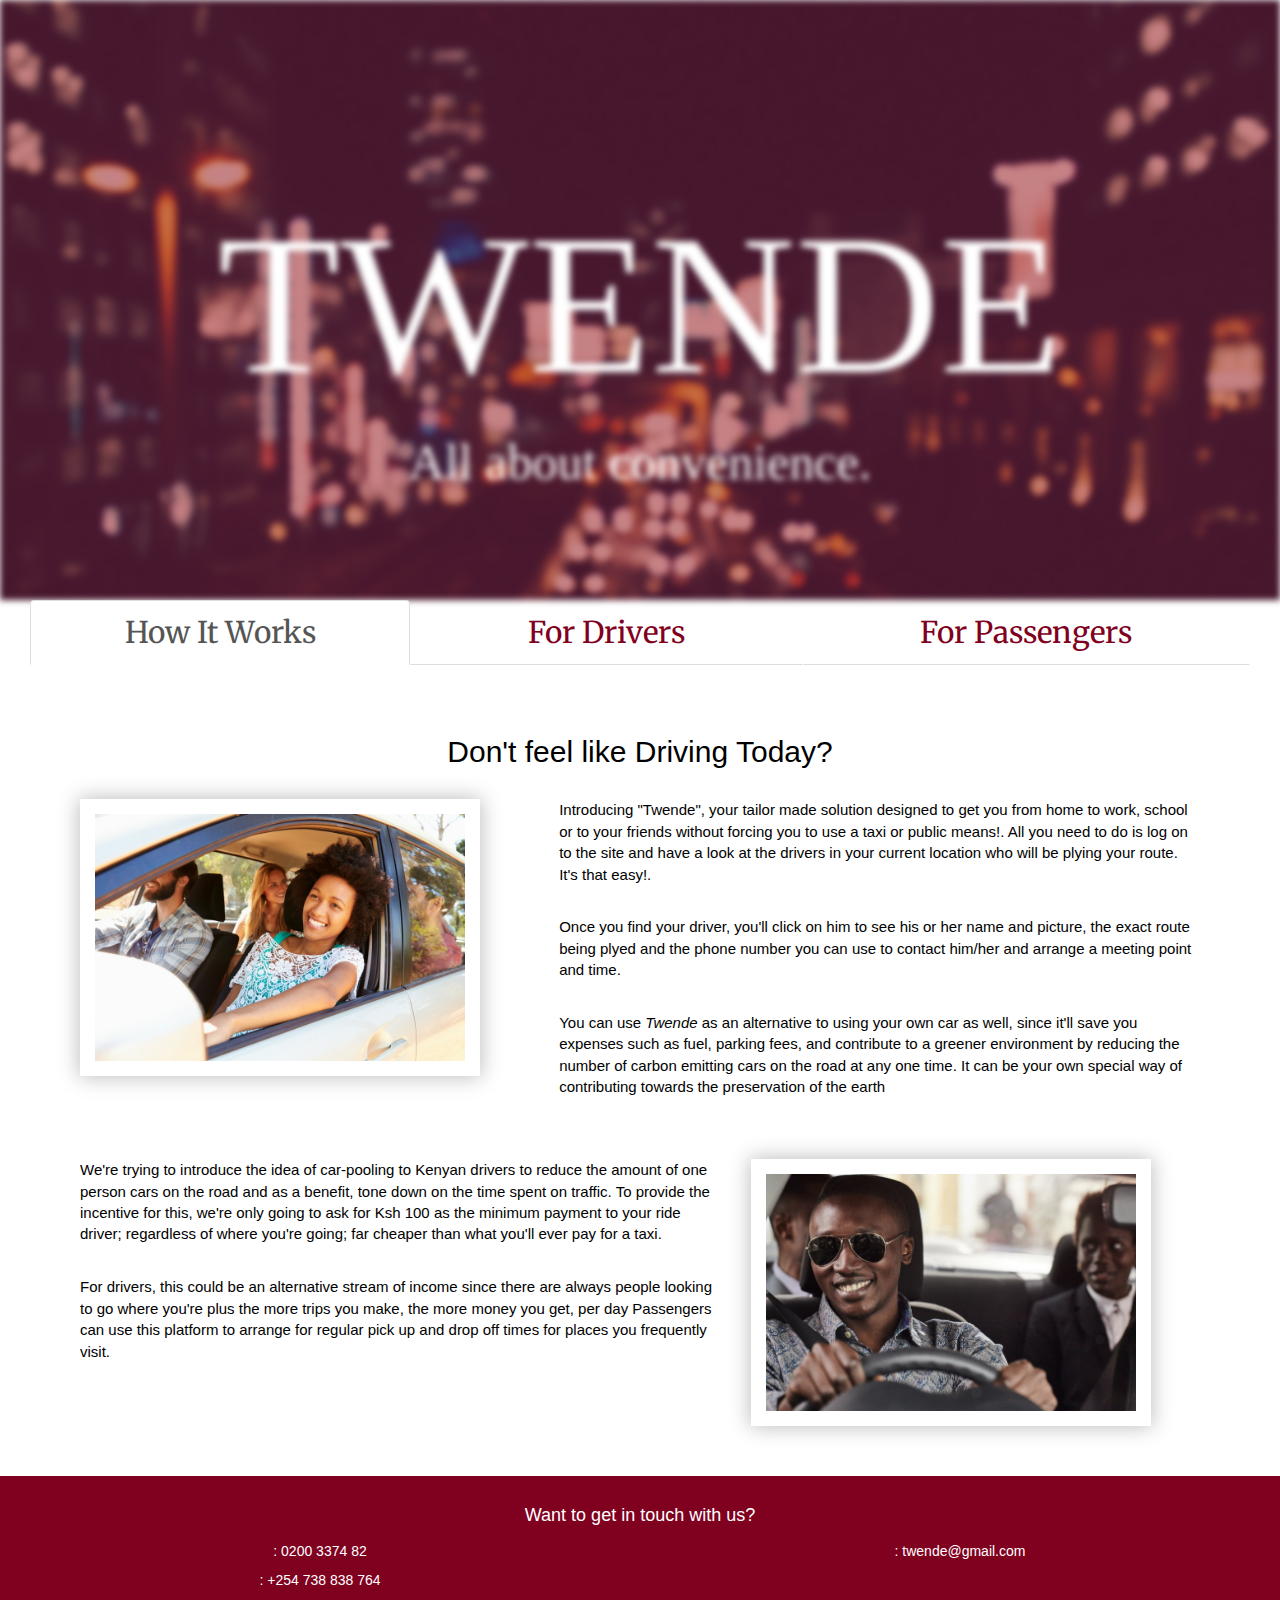
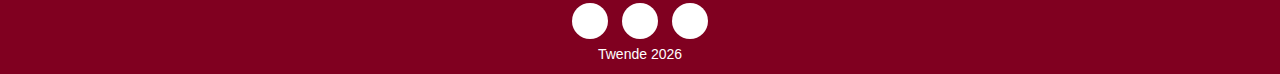
==== commit 7e76b29d: "style added to the images" ====
--- a/index.html
+++ b/index.html
@@ -11,6 +11,10 @@
     <link rel="stylesheet" href="css/styles.css" media="screen" title="no title">
     <script src="https://code.jquery.com/jquery-3.1.1.js" integrity="sha256-16cdPddA6VdVInumRGo6IbivbERE8p7CQR3HzTBuELA=" crossorigin="anonymous"></script>
     <script src="https://maxcdn.bootstrapcdn.com/bootstrap/3.3.7/js/bootstrap.min.js"></script>
+
+    <script src="https://ajax.googleapis.com/ajax/libs/jquery/3.1.1/jquery.min.js"></script>
+    <script src="https://maxcdn.bootstrapcdn.com/bootstrap/3.3.7/js/bootstrap.min.js"></script>
+
     <script src="js/scripts.js"></script>
 </head>
 
@@ -19,119 +23,154 @@
         <!-- heeader/landing page -->
         <div class="row">
             <div class="col-md-12" id="header">
-                <i class="icon ion-ios-drag"></i>
                 <h1>TWENDE</h1>
                 <h3>All about convenience.</h3>
             </div>
         </div>
         <!-- tabs -->
-        <div class="col-md-12">
+        <div class="container-fluid">
             <div class="row">
-                <ul class="nav nav-tabs nav-justified tab">
-                    <li class="active"><a data-toggle="tab" href="#intro">How It Works</a></li>
-                    <li class=""><a data-toggle="tab" href="#drivers">For Drivers</a></li>
-                    <li class=""><a data-toggle="tab" href="#passenger">For Passengers</a></li>
-                </ul>
+                <div class="col-md-12">
+
+                    <ul class="nav nav-tabs nav-justified tab">
+                        <li class="active"><a data-toggle="tab" href="#intro">How It Works</a></li>
+                        <li class=""><a data-toggle="tab" href="#drivers">For Drivers</a></li>
+                        <li class=""><a data-toggle="tab" href="#passenger">For Passengers</a></li>
+                    </ul>
+                </div>
             </div>
-            <div class="row content">
-                <div class="tab-content col-md-offset-1 col-md-10">
-                    <div role="tabpanel" class="tab-pane fade in active" id="intro"><br>
-                        <center>
-                            <h3>Don't feel like Driving Today?</h3>
-                        </center><br>
+        </div>
+        <div class="tab-content col-md-12">
+            <div role="tabpanel" class="tab-pane fade in active" id="intro">
+                <center>
+                    <h2>Don't feel like Driving Today?</h2>
+                </center><br>
+                <div class="row content">
+                    <div class="col-md-5 images">
                         <img class="blackdriver" src="img/carpool1.jpg">
-                        <p>Introducing "Twende", your tailor made solution designed to get you from home to work, school or
-                            to your friends without forcing you to use a taxi or public means!. All you need to do is log
-                            on to the site and have a look at the drivers in your current location who will be plying your
-                            route. It's that easy!.</p><br>
-                        <p>Once you find your driver, you'll click on him to see his or her name and picture, the exact route
-                            being plyed and the phone number you can use to contact him/her and arrange a meeting point and
-                            time.
-                        </p>
-                        <br>
-                        <div class="col-md-12" id="icons">
-                            <div class="row">
-                                <ul>
-                                    <li><img src="img/icon1.png" width="100" /></li>
-                                    <li><img src="img/icon2.png" width="100" /></li>
-                                    <li><img src="img/icon3.png" width="100" /></li>
-                                </ul>
-                            </div>
-                        </div>
-                        <p>You can use <em>Twende</em> as an alternative to using your own car as well, since it'll save you
-                            expenses such as fuel, parking fees, and contribute to a greener environment by reducing the
-                            number of carbon emitting cars on the road at any one time. It can be your own special way of
-                            contributing towards the preservation of the earth</p><br>
-                        <img class="blackdriver2" src="img/carpool2.png"> <br>
-                        <p> We're trying to introduce the idea of car-pooling to Kenyan drivers to reduce the amount of one person
-                            cars on the road and as a benefit, tone down on the time spent on traffic. To provide the incentive
-                            for this, we're only going to ask for Ksh 100 as the minimum payment to your ride driver; regardless
-                            of where you're going; far cheaper than what you'll ever pay for a taxi.</p><br>
-                        <p>For drivers, this could be an alternative stream of income since there are always people looking
-                            to go where you're plus the more trips you make, the more money you get, per day Passengers can
-                            use this platform to arrange for regular pick up and drop off times for places you frequently
-                            visit.
+                    </div>
+                    <div class="col-md-7 text">
+                        <p>Introducing "Twende", your tailor made solution designed to get you from home to work, school or to your friends without forcing you to use a taxi or public means!. All you need to do is log on to the site and have a look at the
+                            drivers in your current location who will be plying your route. It's that easy!.</p><br>
+                        <p>Once you find your driver, you'll click on him to see his or her name and picture, the exact route being plyed and the phone number you can use to contact him/her and arrange a meeting point and time.
+                        </p><br>
+                        <p>You can use <em>Twende</em> as an alternative to using your own car as well, since it'll save you expenses such as fuel, parking fees, and contribute to a greener environment by reducing the number of carbon emitting cars on the
+                            road at any one time. It can be your own special way of contributing towards the preservation of the earth</p><br>
+                    </div>
+                </div>
+
+                <div class="row">
+                    <div class="col-md-7 text">
+                        <p> We're trying to introduce the idea of car-pooling to Kenyan drivers to reduce the amount of one person cars on the road and as a benefit, tone down on the time spent on traffic. To provide the incentive for this, we're only going
+                            to ask for Ksh 100 as the minimum payment to your ride driver; regardless of where you're going; far cheaper than what you'll ever pay for a taxi.</p><br>
+                        <p>For drivers, this could be an alternative stream of income since there are always people looking to go where you're plus the more trips you make, the more money you get, per day Passengers can use this platform to arrange for regular
+                            pick up and drop off times for places you frequently visit.
                         </p>
                     </div>
-                    <div role="tabpanel" class="tab-pane fade" id="drivers">
-                        <div class="col-md-12">
-                            <center>
-                                <h3>Share your Car for Extra Change!</h3>
-                            </center><br>
+                    <div class="col-md-5 images">
+                        <img class="blackdriver2" src="img/carpool2.png">
+                    </div>
+                </div>
+            </div>
+            <div role="tabpanel" class="tab-pane fade" id="drivers">
+                <div class="col-md-12">
+                    <center>
+                        <h2>Share your Car for Extra Change!</h2>
+                    </center><br>
+                    <div class="row content">
+                        <div class="col-md-5 images">
                             <img class="blackdriver3" src="img/carpool3.png">
-                            <p>If you don't mind having some extra cash for lunch everyday, or you'd just like to meet some
-                                new friends, why not share out your ride and drop off a few guys everyday who are heading
-                                somewhere you'll be passing by? It's a great way to make money everyday and learn more about
-                                new people.</p>
-                            <p> If you won't be using your car for a while, you can choose to rent out your car to someone based
-                                on an agreedupon per hour rate with the minimum being 50KES an hour. </p>
-                            <p> Create an account below and you'll have the first 30 days for free to see how valuable our platform
-                                can be, and thereafter, send us USD10 a month to maintain your account and introduce more
-                                car owners like you to sign up.
+                        </div>
+                        <div class="col-md-7 text">
+                            <p>If you don't mind having some extra cash for lunch everyday, or you'd just like to meet some new friends, why not share out your ride and drop off a few guys everyday who are heading somewhere you'll be passing by? It's a great
+                                way to make money everyday and learn more about new people.</p>
+                            <p> If you won't be using your car for a while, you can choose to rent out your car to someone based on an agreedupon per hour rate with the minimum being 50KES an hour. </p>
+                            <p> Create an account below and you'll have the first 30 days for free to see how valuable our platform can be, and thereafter, send us USD10 a month to maintain your account and introduce more car owners like you to sign up.
                             </p>
                             <p> We encourage you to try it out with one of your regular routes.</p>
                         </div>
-                        <div class="col-md-7">
-                            <br><input type="text" class="form-control" id="inputName" placeholder="Your name"><br>
-                            <input type="number" class="form-control" id="inputNumber" placeholder="Your number"><br>
-                            <input type="text" class="form-control" id="inputLocation" placeholder="Your location"><br>
-                            <input type="text" class="form-control" id="inputTime" placeholder="Departure time"><br>
-                            <input type="text" class="form-control" id="inputDestination" placeholder="Your destination"><br>
-                            <input type="number" class="form-control" id="inputSpace" placeholder="Space available"><br>
-                            <input class="btn btn-primary" id="signUp" value="Sign Up">
+                    </div>
+                    <div class="col-md-7">
+
+                        <br><input type="text" class="form-control" id="inputName" placeholder="Your name"><br>
+                        <input type="number" class="form-control" id="inputNumber" placeholder="Your number"><br>
+                        <input type="text" class="form-control" id="inputLocation" placeholder="Your location"><br>
+                        <input type="text" class="form-control" id="inputTime" placeholder="Departure time"><br>
+                        <input type="text" class="form-control" id="inputDestination" placeholder="Your destination"><br>
+                        <input type="number" class="form-control" id="inputSpace" placeholder="Space available"><br>
+                        <input class="btn btn-primary" id="signUp" value="Sign Up">
+
+                    </div>
+                </div>
+
+                <div role="tabpanel" class="tab-pane fade" id="passenger">
+                    <div class="col-md-12">
+                        <div class="row">
+                            <center>
+                                <h2>Get Started</h2>
+                            </center><br>
+                            <p>Use <strong><em>Twende</em></strong> and you'll NEVER have to rely on public transport again!
+                            </p><img class="blackdriver3" src="img/carpool4.jpg">
+                            <p>Here at <em>Twende</em>, we plan to revolutionize how you travel, regardless of where you're going. We believe there is always someone heading where you plan to, and we want this to be the go-to platform to connect the two
+                                of you.</p><br>
+                            <p>Search your route below to see what time one of our registered car owners will be heading to your preferred destination. </p><br>
+
+                            <p>Once you find your preferred destination, click on it to reveal the car owners registered in our system. You'll be able to view their name, contact info as well as their car capacity and from there, you're free to call them
+                                up and arrange a meet up.</p>
+
+                            <p>Before you start riding regularly with a chosen car owner, make sure you take note of their car number plate and send it and their contact to someone you know. This is just as a precaution.</p>
+                            </p>
+
+
+                            <div class="col-md-offset-1 col-md-10">
+                                <div class="row">
+                                    <div class=" col-md-3 ngongRd">
+                                        <h3>Ngong Road <i class="icon ion-android-arrow-forward"></i> CBD</h3>
+                                    </div>
+                                    <div class="col-md-offset-1 col-md-3 southC">
+                                        <h3>South 'C' <i class="icon ion-android-arrow-forward"></i> CBD</h3>
+                                    </div>
+                                    <div class="col-md-offset-1 col-md-3 buruburu">
+                                        <h3>Buruburu <i class="icon ion-android-arrow-forward"></i> CBD</h3>
+                                    </div>
+                                </div>
+                            </div>
                         </div>
-                    </div>
-                    <div role="tabpanel" class="tab-pane fade" id="passenger">
-                        <center>
-                            <h3>Get Started</h3>
-                        </center><br>
-                        <p>Use <strong><em>Twende</em></strong> and you'll NEVER have to rely on public transport again!
-                        </p><img class="blackdriver3" src="img/carpool4.jpg">
-                        <p>Here at <em>Twende</em>, we plan to revolutionize how you travel, regardless of where you're going.
-                            We believe there is always someone heading where you plan to, and we want this to be the go-to
-                            platform to connect the two of you.</p><br>
-                        <p>Search your route below to see what time one of our registered car owners will be heading to your
-                            preferred destination. </p><br>
-                        <p>Once you find your preferred destination, click on it to reveal the car owners registered in our
-                            system. You'll be able to view their name, contact info as well as their car capacity and from
-                            there, you're free to call them up and arrange a meet up.</p>
-                        <p>Before you start riding regularly with a chosen car owner, make sure you take note of their car number
-                            plate and send it and their contact to someone you know. This is just as a precaution.
-                        </p>
-                        </p>
                     </div>
                 </div>
             </div>
         </div>
         <div class="row">
             <div class="col-md-12" id="footer">
+                <div class="row">
+
+                    <h4>
+                        Want to get in touch with us?
+                    </h4>
+                    <div class="col-md-6">
+                        <p>
+                            <i class="icon ion-android-call"></i> : 0200 3374 82<br>
+                            <i class="icon ion-iphone"></i> : +254 738 838 764
+                        </p>
+                    </div>
+                    <div class="col-md-6">
+                        <p>
+                            <i class="icon ion-email"></i> : twende@gmail.com
+                        </p>
+                    </div>
+                </div>
+
+                <a href="http://twitter.com" class="icon-button twitter"><i class="icon ion-social-twitter"></i><span></span></a>
+                <a href="http://facebook.com" class="icon-button facebook"><i class="icon ion-social-facebook"></i><span></span></a>
+                <a href="http://plus.google.com" class="icon-button google-plus"><i class="icon ion-social-googleplus"></i><span></span></a>
                 <p>
+                    Twende
                     <script type="text/javascript">
                         document.write(new Date().getFullYear());
-                    </script> Twende
+                    </script>
                 </p>
             </div>
         </div>
 </body>
 
-</html>+</html>
--- a/css/styles.css
+++ b/css/styles.css
@@ -1,8 +1,8 @@
 #header {
     background: linear-gradient( rgba(128, 0, 32, 0.45), rgba(128, 0, 32, 0.45)), url(../img/traffic.jpg);
     background-size: cover;
-    padding-top: 75px;
-    height: 475px;
+    padding-top: 175px;
+    height: 600px;
     color: white;
     text-align: center;
     font-family: 'Permanent Marker', cursive;
@@ -14,6 +14,13 @@
 
 #header h3 {
     font-size: 50px;
+}
+
+#header h3 :hover {}
+
+#header:hover {
+    filter: blur(3px);
+    visibility: visible;
 }
 
 .nav>li>a {
@@ -28,63 +35,139 @@
     color: #800020;
 }
 
+.active {
+    color: #000;
+}
+
 .nav>li>a:hover {
     color: white;
     background-color: #800020;
 }
 
-
-
-.cbd, .ngongRd, .utawala {
-    padding: 100px;
+.ngongRd, .southC, .buruburu {
+    border: 2px solid #800020;
+    color: #800020;
+    text-align: center;
+    margin-bottom: 20px;
 }
 
-.ngongRd, .utawala {
-    border-left: 1px solid black;
+.ngongRd:hover, .southC:hover, .buruburu:hover {
+    background-color: #800020;
+    color: white;
 }
 
 #intro, #drivers, #passenger {
     font-family: Verdana, Geneva, Tahoma, sans-serif;
     font-size: 15px;
     color: black;
+    padding: 50px;
+}
+
+.content {
+  margin-bottom: 30px;
+}
+.blackdriver, .blackdriver2, .blackdriver3 {
+    max-width: 400px;
+    max-height: 400px;
+    padding: 15px;
+    box-shadow: 0px 0px 20px 1px #BDBDBD;
 }
 
 #footer {
     text-align: center;
-}
-.col-md-7 {
-    align-items: center;
+    color: white;
+    background-color: #800020;
+    padding-top: 20px;
 }
 
-.blackdriver {
-    float: right;
-    max-width: 400px; 
-    max-height: 400px;
-    margin: 5%;
+#footer i{
+  font-size: 20px;
+}
+/* Wrapper */
+
+.icon-button {
+    background-color: white;
+    border-radius: 3.6rem;
+    cursor: pointer;
+    display: inline-block;
+    font-size: 2.0rem;
+    height: 3.6rem;
+    line-height: 3.6rem;
+    margin: 0 5px;
+    position: relative;
+    text-align: center;
+    -webkit-user-select: none;
+    -moz-user-select: none;
+    -ms-user-select: none;
+    user-select: none;
+    width: 3.6rem;
 }
 
-.blackdriver2 {
-    float: left;
-    max-width: 400px; 
-    max-height: 400px;
-    margin: 5%;
-    box-shadow: lightcoral;
+.icon-button span {
+    border-radius: 0;
+    display: block;
+    height: 0;
+    left: 50%;
+    margin: 0;
+    position: absolute;
+    top: 50%;
+    -webkit-transition: all 0.3s;
+    -moz-transition: all 0.3s;
+    -o-transition: all 0.3s;
+    transition: all 0.3s;
+    width: 0;
 }
 
-.blackdriver3 {
-    float: right;
-    max-width: 400px; 
-    max-height: 400px;
-    margin: 5%;
+.icon-button:hover span {
+    width: 3.6rem;
+    height: 3.6rem;
+    border-radius: 3.6rem;
+    margin: -1.8rem;
 }
 
-.col-md-12 {
-    padding: 3%;
+.twitter span {
+    background-color: #4099ff;
 }
 
-#icons {
-    float: left;
-    display: inline-block;
-    padding: 5%;
-    display: inline;
+.facebook span {
+    background-color: #3B5998;
 }
+
+.google-plus span {
+    background-color: #db5a3c;
+}
+
+
+/* Icons */
+
+.icon-button i {
+    background: none;
+    color: white;
+    height: 3.6rem;
+    left: 0;
+    line-height: 3.6rem;
+    position: absolute;
+    top: 0;
+    -webkit-transition: all 0.3s;
+    -moz-transition: all 0.3s;
+    -o-transition: all 0.3s;
+    transition: all 0.3s;
+    width: 3.6rem;
+    z-index: 10;
+}
+
+.icon-button .ion-social-twitter {
+    color: #4099ff;
+}
+
+.icon-button .ion-social-facebook {
+    color: #3B5998;
+}
+
+.icon-button .ion-social-googleplus {
+    color: #db5a3c;
+}
+
+.icon-button:hover .ion-social-twitter, .icon-button:hover .ion-social-facebook, .icon-button:hover .ion-social-googleplus {
+    color: white;
+}
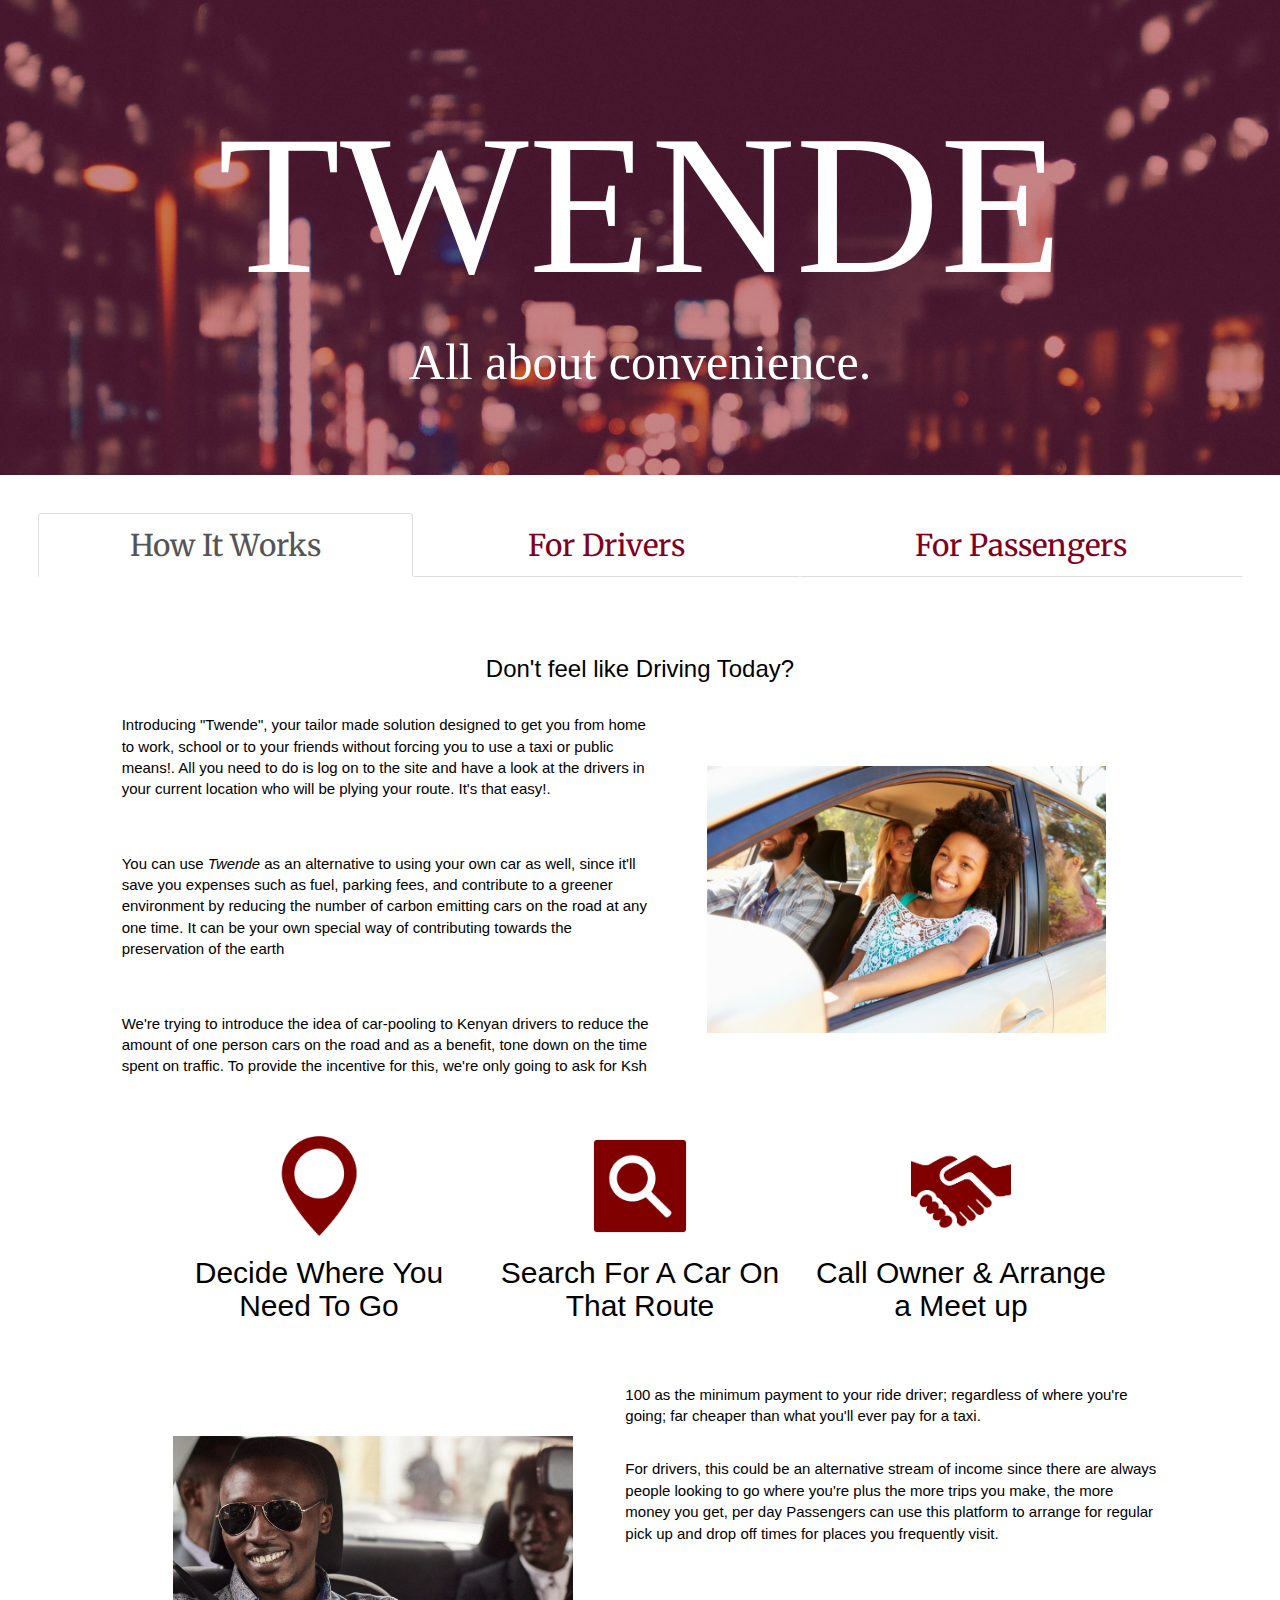
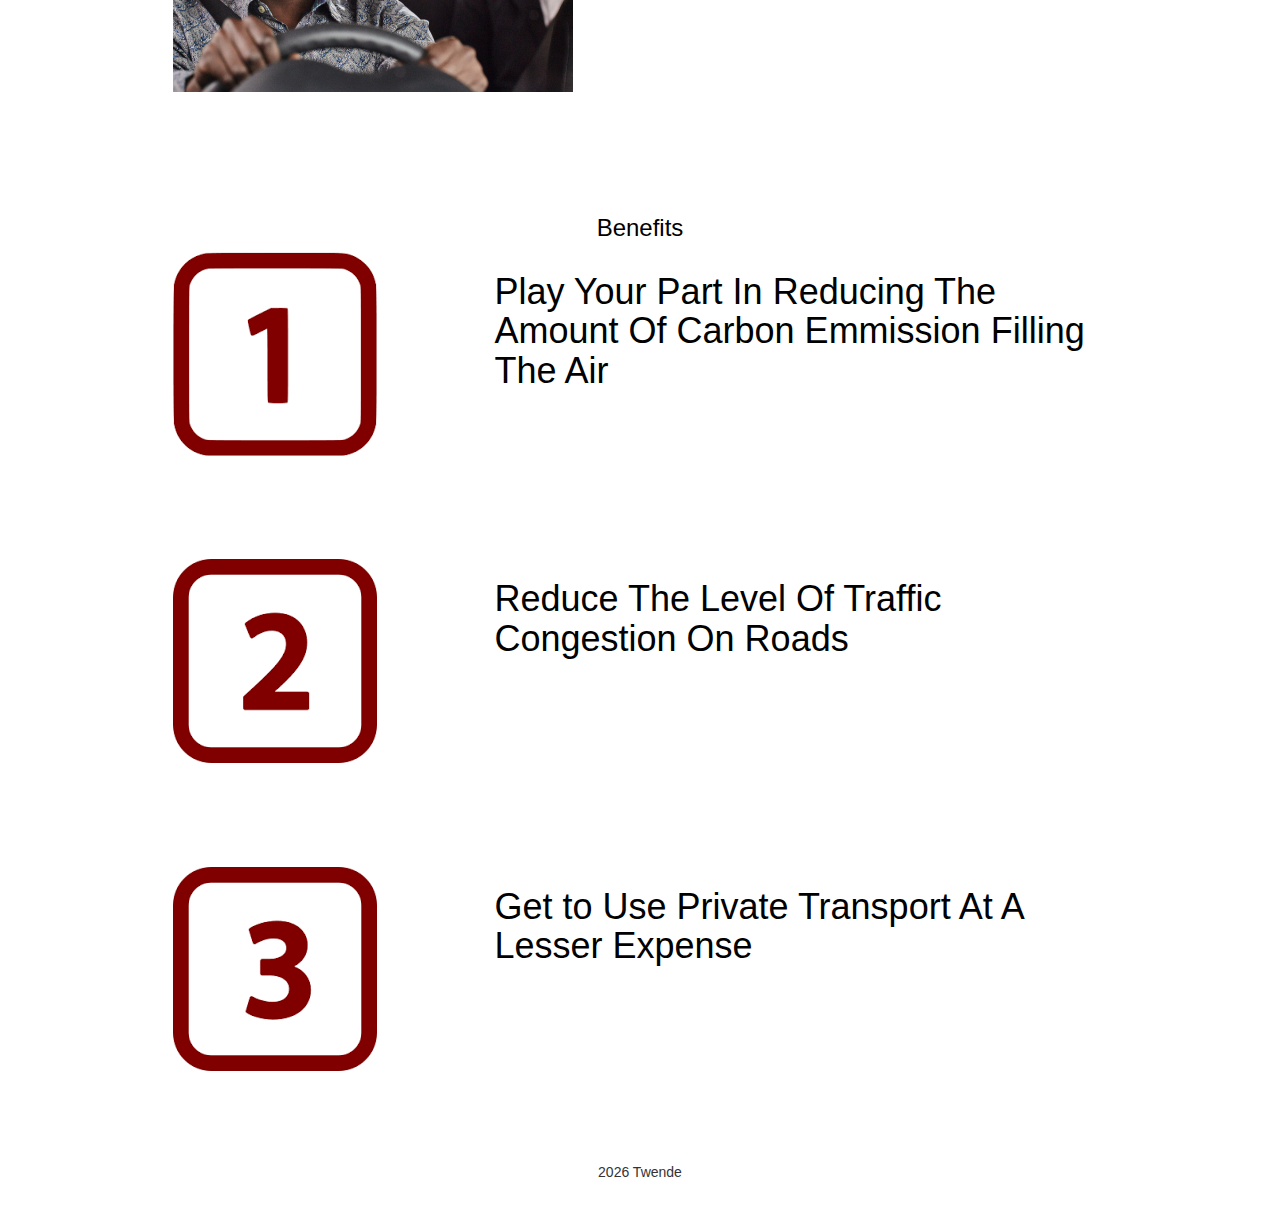
==== commit a4c55210: "addition of all add-ons and correct placing" ====
--- a/index.html
+++ b/index.html
@@ -7,14 +7,11 @@
     <link rel="stylesheet" href="https://maxcdn.bootstrapcdn.com/bootstrap/3.3.7/css/bootstrap.min.css">
     <link rel="stylesheet" href="https://cdnjs.cloudflare.com/ajax/libs/animate.css/3.5.2/animate.min.css">
     <link rel="stylesheet" href="http://code.ionicframework.com/ionicons/2.0.1/css/ionicons.min.css">
+    <link rel="stylesheet" href="path/to/font-awesome/css/font-awesome.min.css">
     <link href="https://fonts.googleapis.com/css?family=Merriweather|Permanent+Marker" rel="stylesheet">
     <link rel="stylesheet" href="css/styles.css" media="screen" title="no title">
     <script src="https://code.jquery.com/jquery-3.1.1.js" integrity="sha256-16cdPddA6VdVInumRGo6IbivbERE8p7CQR3HzTBuELA=" crossorigin="anonymous"></script>
     <script src="https://maxcdn.bootstrapcdn.com/bootstrap/3.3.7/js/bootstrap.min.js"></script>
-
-    <script src="https://ajax.googleapis.com/ajax/libs/jquery/3.1.1/jquery.min.js"></script>
-    <script src="https://maxcdn.bootstrapcdn.com/bootstrap/3.3.7/js/bootstrap.min.js"></script>
-
     <script src="js/scripts.js"></script>
 </head>
 
@@ -28,70 +25,123 @@
             </div>
         </div>
         <!-- tabs -->
-        <div class="container-fluid">
+        <div class="col-md-12">
             <div class="row">
-                <div class="col-md-12">
-
-                    <ul class="nav nav-tabs nav-justified tab">
-                        <li class="active"><a data-toggle="tab" href="#intro">How It Works</a></li>
-                        <li class=""><a data-toggle="tab" href="#drivers">For Drivers</a></li>
-                        <li class=""><a data-toggle="tab" href="#passenger">For Passengers</a></li>
-                    </ul>
+                <ul class="nav nav-tabs nav-justified tab">
+                    <li class="active"><a data-toggle="tab" href="#intro">How It Works</a></li>
+                    <li class=""><a data-toggle="tab" href="#drivers">For Drivers</a></li>
+                    <li class=""><a data-toggle="tab" href="#passenger">For Passengers</a></li>
+                </ul>
+            </div>
+        </div>
+        <div class="row content">
+            <div class="tab-content col-md-offset-1 col-md-10">
+                <div role="tabpanel" class="tab-pane fade in active" id="intro"><br>
+                    <center>
+                        <h3>Don't feel like Driving Today?</h3>
+                    </center><br>
+                    <img class="blackdriver" src="img/carpool1.jpg">
+                    <p>Introducing "Twende", your tailor made solution designed to get you from home to work, school or to your
+                        friends without forcing you to use a taxi or public means!. All you need to do is log on to the site
+                        and have a look at the drivers in your current location who will be plying your route. It's that
+                        easy!.
+                    </p><br>
+                    <br>
+                    <div class="col-md-12" id="icons">
+                        <div class="row">
+                            <div class="col-md-4">
+                                <center><img src="img/icon1.png" width="100" /></center>
+                                <center>
+                                    <h2>Decide Where You Need To Go</h2>
+                                </center>
+                            </div>
+                            <div class="col-md-4">
+                                <center><img src="img/icon2.png" width="100" /></center>
+                                <center>
+                                    <h2>Search For A Car On That Route</h2>
+                                </center>
+                            </div>
+                            <div class="col-md-4">
+                                <center><img src="img/icon6.png" width="100" /></center>
+                                <center>
+                                    <h2>Call Owner & Arrange a Meet up</h2>
+                                </center>
+                            </div>
+                        </div>
+                    </div>
+                    <p>You can use <em>Twende</em> as an alternative to using your own car as well, since it'll save you expenses
+                        such as fuel, parking fees, and contribute to a greener environment by reducing the number of carbon
+                        emitting cars on the road at any one time. It can be your own special way of contributing towards
+                        the preservation of the earth</p><br>
+                    <img class="blackdriver2" src="img/carpool2.png"> <br>
+                    <p> We're trying to introduce the idea of car-pooling to Kenyan drivers to reduce the amount of one person
+                        cars on the road and as a benefit, tone down on the time spent on traffic. To provide the incentive
+                        for this, we're only going to ask for Ksh 100 as the minimum payment to your ride driver; regardless
+                        of where you're going; far cheaper than what you'll ever pay for a taxi.</p><br>
+                    <p>For drivers, this could be an alternative stream of income since there are always people looking to go
+                        where you're plus the more trips you make, the more money you get, per day Passengers can use this
+                        platform to arrange for regular pick up and drop off times for places you frequently visit.
+                    </p><br><br>
+                    <!--<div class="row">-->
+                    <div class="col-md-12 numerals">
+                        <center>
+                            <h3>Benefits</h3>
+                        </center>
+                        <div class="row">
+                            <div class="col-md-4">
+                                <img src="img/no1.png">
+                            </div>
+                            <div class="col-md-8">
+                                <h1>Play Your Part In Reducing The Amount Of Carbon Emmission Filling The Air</h1>
+                            </div>
+                        </div>
+                    </div>
+                    <div class="col-md-12 numerals">
+                        <div class="row">
+                            <div class="col-md-4">
+                                <img src="img/no2.png">
+                            </div>
+                            <div class="col-md-8">
+                                <h1>Reduce The Level Of Traffic Congestion On Roads</h1>
+                            </div>
+                        </div>
+                    </div>
+                    <div class="col-md-12 numerals">
+                        <div class="row">
+                            <div class="col-md-4">
+                                <img src="img/no3.png">
+                            </div>
+                            <div class="col-md-8">
+                                <h1>Get to Use Private Transport At A Lesser Expense</h1>
+                            </div>
+                        </div>
+                    </div>
                 </div>
-            </div>
-        </div>
-        <div class="tab-content col-md-12">
-            <div role="tabpanel" class="tab-pane fade in active" id="intro">
-                <center>
-                    <h2>Don't feel like Driving Today?</h2>
-                </center><br>
-                <div class="row content">
-                    <div class="col-md-5 images">
-                        <img class="blackdriver" src="img/carpool1.jpg">
-                    </div>
-                    <div class="col-md-7 text">
-                        <p>Introducing "Twende", your tailor made solution designed to get you from home to work, school or to your friends without forcing you to use a taxi or public means!. All you need to do is log on to the site and have a look at the
-                            drivers in your current location who will be plying your route. It's that easy!.</p><br>
-                        <p>Once you find your driver, you'll click on him to see his or her name and picture, the exact route being plyed and the phone number you can use to contact him/her and arrange a meeting point and time.
-                        </p><br>
-                        <p>You can use <em>Twende</em> as an alternative to using your own car as well, since it'll save you expenses such as fuel, parking fees, and contribute to a greener environment by reducing the number of carbon emitting cars on the
-                            road at any one time. It can be your own special way of contributing towards the preservation of the earth</p><br>
-                    </div>
-                </div>
-
-                <div class="row">
-                    <div class="col-md-7 text">
-                        <p> We're trying to introduce the idea of car-pooling to Kenyan drivers to reduce the amount of one person cars on the road and as a benefit, tone down on the time spent on traffic. To provide the incentive for this, we're only going
-                            to ask for Ksh 100 as the minimum payment to your ride driver; regardless of where you're going; far cheaper than what you'll ever pay for a taxi.</p><br>
-                        <p>For drivers, this could be an alternative stream of income since there are always people looking to go where you're plus the more trips you make, the more money you get, per day Passengers can use this platform to arrange for regular
-                            pick up and drop off times for places you frequently visit.
+                <!--</div>-->
+                <div role="tabpanel" class="tab-pane fade" id="drivers">
+                    <div class="col-md-12">
+                        <center>
+                            <h3>Share your Car for Extra Change!</h3>
+                        </center><br>
+                        <img class="blackdriver3" src="img/carpool3.png">
+                        <p>If you don't mind having some extra cash for lunch everyday, or you'd just like to meet some new
+                            friends, why not share out your ride and drop off a few guys everyday who are heading somewhere
+                            you'll be passing by? It's a great way to make money everyday and learn more about new people.</p>
+                        <div class="col-md-12 money">
+                            <img src="img/icon5.png">
+                        </div>
+                        <div class="col-md-12 person">
+                            <img src="img/icon7.png">
+                        </div>
+                        <p> If you won't be using your car for a while, you can choose to rent out your car to someone based
+                            on an agreedupon per hour rate with the minimum being 50KES an hour. </p>
+                        <p> Create an account below and you'll have the first 30 days for free to see how valuable our platform
+                            can be, and thereafter, send us USD10 a month to maintain your account and introduce more car
+                            owners like you to sign up.
                         </p>
-                    </div>
-                    <div class="col-md-5 images">
-                        <img class="blackdriver2" src="img/carpool2.png">
-                    </div>
-                </div>
-            </div>
-            <div role="tabpanel" class="tab-pane fade" id="drivers">
-                <div class="col-md-12">
-                    <center>
-                        <h2>Share your Car for Extra Change!</h2>
-                    </center><br>
-                    <div class="row content">
-                        <div class="col-md-5 images">
-                            <img class="blackdriver3" src="img/carpool3.png">
-                        </div>
-                        <div class="col-md-7 text">
-                            <p>If you don't mind having some extra cash for lunch everyday, or you'd just like to meet some new friends, why not share out your ride and drop off a few guys everyday who are heading somewhere you'll be passing by? It's a great
-                                way to make money everyday and learn more about new people.</p>
-                            <p> If you won't be using your car for a while, you can choose to rent out your car to someone based on an agreedupon per hour rate with the minimum being 50KES an hour. </p>
-                            <p> Create an account below and you'll have the first 30 days for free to see how valuable our platform can be, and thereafter, send us USD10 a month to maintain your account and introduce more car owners like you to sign up.
-                            </p>
-                            <p> We encourage you to try it out with one of your regular routes.</p>
-                        </div>
+                        <p> We encourage you to try it out with one of your regular routes.</p>
                     </div>
                     <div class="col-md-7">
-
                         <br><input type="text" class="form-control" id="inputName" placeholder="Your name"><br>
                         <input type="number" class="form-control" id="inputNumber" placeholder="Your number"><br>
                         <input type="text" class="form-control" id="inputLocation" placeholder="Your location"><br>
@@ -99,78 +149,69 @@
                         <input type="text" class="form-control" id="inputDestination" placeholder="Your destination"><br>
                         <input type="number" class="form-control" id="inputSpace" placeholder="Space available"><br>
                         <input class="btn btn-primary" id="signUp" value="Sign Up">
-
                     </div>
                 </div>
-
                 <div role="tabpanel" class="tab-pane fade" id="passenger">
+                    <center>
+                        <h3>Get Started</h3>
+                    </center><br>
+                    <p>Use <strong><em>Twende</em></strong> and you'll NEVER have to rely on public transport again!
+                    
+                    <p>Here at <em>Twende</em>, we plan to revolutionize how you travel, regardless of where you're going. We
+                        believe there is always someone heading where you plan to, and we want this to be the go-to platform
+                        to connect the two of you.</p><br>
+                    <p>Search your route below to see what time one of our registered car owners will be heading to your preferred
+                        destination. </p><br>
                     <div class="col-md-12">
-                        <div class="row">
-                            <center>
-                                <h2>Get Started</h2>
-                            </center><br>
-                            <p>Use <strong><em>Twende</em></strong> and you'll NEVER have to rely on public transport again!
-                            </p><img class="blackdriver3" src="img/carpool4.jpg">
-                            <p>Here at <em>Twende</em>, we plan to revolutionize how you travel, regardless of where you're going. We believe there is always someone heading where you plan to, and we want this to be the go-to platform to connect the two
-                                of you.</p><br>
-                            <p>Search your route below to see what time one of our registered car owners will be heading to your preferred destination. </p><br>
-
-                            <p>Once you find your preferred destination, click on it to reveal the car owners registered in our system. You'll be able to view their name, contact info as well as their car capacity and from there, you're free to call them
-                                up and arrange a meet up.</p>
-
-                            <p>Before you start riding regularly with a chosen car owner, make sure you take note of their car number plate and send it and their contact to someone you know. This is just as a precaution.</p>
-                            </p>
-
-
-                            <div class="col-md-offset-1 col-md-10">
-                                <div class="row">
-                                    <div class=" col-md-3 ngongRd">
-                                        <h3>Ngong Road <i class="icon ion-android-arrow-forward"></i> CBD</h3>
-                                    </div>
-                                    <div class="col-md-offset-1 col-md-3 southC">
-                                        <h3>South 'C' <i class="icon ion-android-arrow-forward"></i> CBD</h3>
-                                    </div>
-                                    <div class="col-md-offset-1 col-md-3 buruburu">
-                                        <h3>Buruburu <i class="icon ion-android-arrow-forward"></i> CBD</h3>
-                                    </div>
-                                </div>
-                            </div>
-                        </div>
+                        <center>
+                            <h4>Use Twende To Go To Your:</h4>
+                        </center><br><br>
+                        <div class="col-md-3">
+                            <img src="img/home.png">
+                            <center>
+                                <h3>Home</h3>
+                            </center>
+                        </div>
+                        <div class="col-md-3">
+                            <img src="img/school.png">
+                            <center>
+                                <h3>School</h3>
+                            </center>
+                        </div>
+                        <div class="col-md-3">
+                            <img src="img/work.png">
+                            <center>
+                                <h3>Work</h3>
+                            </center>
+                        </div>
+                        <div class="col-md-3">
+                            <img src="img/event.png">
+                            <center>
+                                <h3>Event</h3>
+                            </center>
+                        </div>
+                    </div>
+                    <div class="col-md-12">
+                        <p>Once you find your preferred destination, click on it to reveal the car owners registered in our
+                            system. You'll be able to view their name, contact info as well as their car capacity and from
+                            there, you're free to call them up and arrange a meet up.</p>
+                        <p>Before you start riding regularly with a chosen car owner, make sure you take note of their car number
+                            plate and send it and their contact to someone you know. This is just as a precaution.
+                        </p><br>
                     </div>
                 </div>
             </div>
         </div>
-        <div class="row">
-            <div class="col-md-12" id="footer">
-                <div class="row">
-
-                    <h4>
-                        Want to get in touch with us?
-                    </h4>
-                    <div class="col-md-6">
-                        <p>
-                            <i class="icon ion-android-call"></i> : 0200 3374 82<br>
-                            <i class="icon ion-iphone"></i> : +254 738 838 764
-                        </p>
-                    </div>
-                    <div class="col-md-6">
-                        <p>
-                            <i class="icon ion-email"></i> : twende@gmail.com
-                        </p>
-                    </div>
-                </div>
-
-                <a href="http://twitter.com" class="icon-button twitter"><i class="icon ion-social-twitter"></i><span></span></a>
-                <a href="http://facebook.com" class="icon-button facebook"><i class="icon ion-social-facebook"></i><span></span></a>
-                <a href="http://plus.google.com" class="icon-button google-plus"><i class="icon ion-social-googleplus"></i><span></span></a>
-                <p>
-                    Twende
-                    <script type="text/javascript">
+    </div>
+    <div class="row">
+        <div class="col-md-12" id="footer">
+            <p>
+                <script type="text/javascript">
                         document.write(new Date().getFullYear());
-                    </script>
-                </p>
-            </div>
-        </div>
+                    </script> Twende
+            </p>
+        </div>
+    </div>
 </body>
 
-</html>
+</html>--- a/css/styles.css
+++ b/css/styles.css
@@ -1,8 +1,8 @@
 #header {
     background: linear-gradient( rgba(128, 0, 32, 0.45), rgba(128, 0, 32, 0.45)), url(../img/traffic.jpg);
     background-size: cover;
-    padding-top: 175px;
-    height: 600px;
+    padding-top: 75px;
+    height: 475px;
     color: white;
     text-align: center;
     font-family: 'Permanent Marker', cursive;
@@ -16,13 +16,6 @@
     font-size: 50px;
 }
 
-#header h3 :hover {}
-
-#header:hover {
-    filter: blur(3px);
-    visibility: visible;
-}
-
 .nav>li>a {
     margin: 0;
     padding: 10px;
@@ -31,12 +24,9 @@
     font-family: 'Merriweather', serif;
 }
 
-.active, .nav>li>a {
+.active,
+.nav>li>a {
     color: #800020;
-}
-
-.active {
-    color: #000;
 }
 
 .nav>li>a:hover {
@@ -44,130 +34,70 @@
     background-color: #800020;
 }
 
-.ngongRd, .southC, .buruburu {
-    border: 2px solid #800020;
-    color: #800020;
-    text-align: center;
-    margin-bottom: 20px;
+.cbd,
+.ngongRd,
+.utawala {
+    padding: 100px;
+}
+/*.float-right{
+    vertical-align: middle;
+}*/
+.ngongRd,
+.utawala {
+    border-left: 1px solid black;
 }
 
-.ngongRd:hover, .southC:hover, .buruburu:hover {
-    background-color: #800020;
-    color: white;
-}
-
-#intro, #drivers, #passenger {
+#intro,
+#drivers,
+#passenger {
     font-family: Verdana, Geneva, Tahoma, sans-serif;
     font-size: 15px;
     color: black;
-    padding: 50px;
-}
-
-.content {
-  margin-bottom: 30px;
-}
-.blackdriver, .blackdriver2, .blackdriver3 {
-    max-width: 400px;
-    max-height: 400px;
-    padding: 15px;
-    box-shadow: 0px 0px 20px 1px #BDBDBD;
 }
 
 #footer {
     text-align: center;
-    color: white;
-    background-color: #800020;
-    padding-top: 20px;
 }
 
-#footer i{
-  font-size: 20px;
-}
-/* Wrapper */
-
-.icon-button {
-    background-color: white;
-    border-radius: 3.6rem;
-    cursor: pointer;
-    display: inline-block;
-    font-size: 2.0rem;
-    height: 3.6rem;
-    line-height: 3.6rem;
-    margin: 0 5px;
-    position: relative;
-    text-align: center;
-    -webkit-user-select: none;
-    -moz-user-select: none;
-    -ms-user-select: none;
-    user-select: none;
-    width: 3.6rem;
+.col-md-7 {
+    align-items: center;
 }
 
-.icon-button span {
-    border-radius: 0;
-    display: block;
-    height: 0;
-    left: 50%;
-    margin: 0;
-    position: absolute;
-    top: 50%;
-    -webkit-transition: all 0.3s;
-    -moz-transition: all 0.3s;
-    -o-transition: all 0.3s;
-    transition: all 0.3s;
-    width: 0;
+.blackdriver {
+    float: right;
+    max-width: 400px;
+    max-height: 400px;
+    margin: 5%;
 }
 
-.icon-button:hover span {
-    width: 3.6rem;
-    height: 3.6rem;
-    border-radius: 3.6rem;
-    margin: -1.8rem;
+.blackdriver2 {
+    float: left;
+    max-width: 400px;
+    max-height: 400px;
+    margin: 5%;
+    box-shadow: lightcoral;
 }
 
-.twitter span {
-    background-color: #4099ff;
+.blackdriver3 {
+    float: right;
+    max-width: 400px;
+    max-height: 400px;
+    margin: 5%;
 }
 
-.facebook span {
-    background-color: #3B5998;
+.col-md-12 {
+    padding: 3%;
 }
 
-.google-plus span {
-    background-color: #db5a3c;
+#icons {
+    float: left;
+    display: inline-block;
+    padding: 5%;
+    display: inline;
 }
 
 
-/* Icons */
-
-.icon-button i {
-    background: none;
-    color: white;
-    height: 3.6rem;
-    left: 0;
-    line-height: 3.6rem;
-    position: absolute;
-    top: 0;
-    -webkit-transition: all 0.3s;
-    -moz-transition: all 0.3s;
-    -o-transition: all 0.3s;
-    transition: all 0.3s;
-    width: 3.6rem;
-    z-index: 10;
-}
-
-.icon-button .ion-social-twitter {
-    color: #4099ff;
-}
-
-.icon-button .ion-social-facebook {
-    color: #3B5998;
-}
-
-.icon-button .ion-social-googleplus {
-    color: #db5a3c;
-}
-
-.icon-button:hover .ion-social-twitter, .icon-button:hover .ion-social-facebook, .icon-button:hover .ion-social-googleplus {
-    color: white;
-}
+.numerals {
+    padding: 5%;
+    float: left;
+}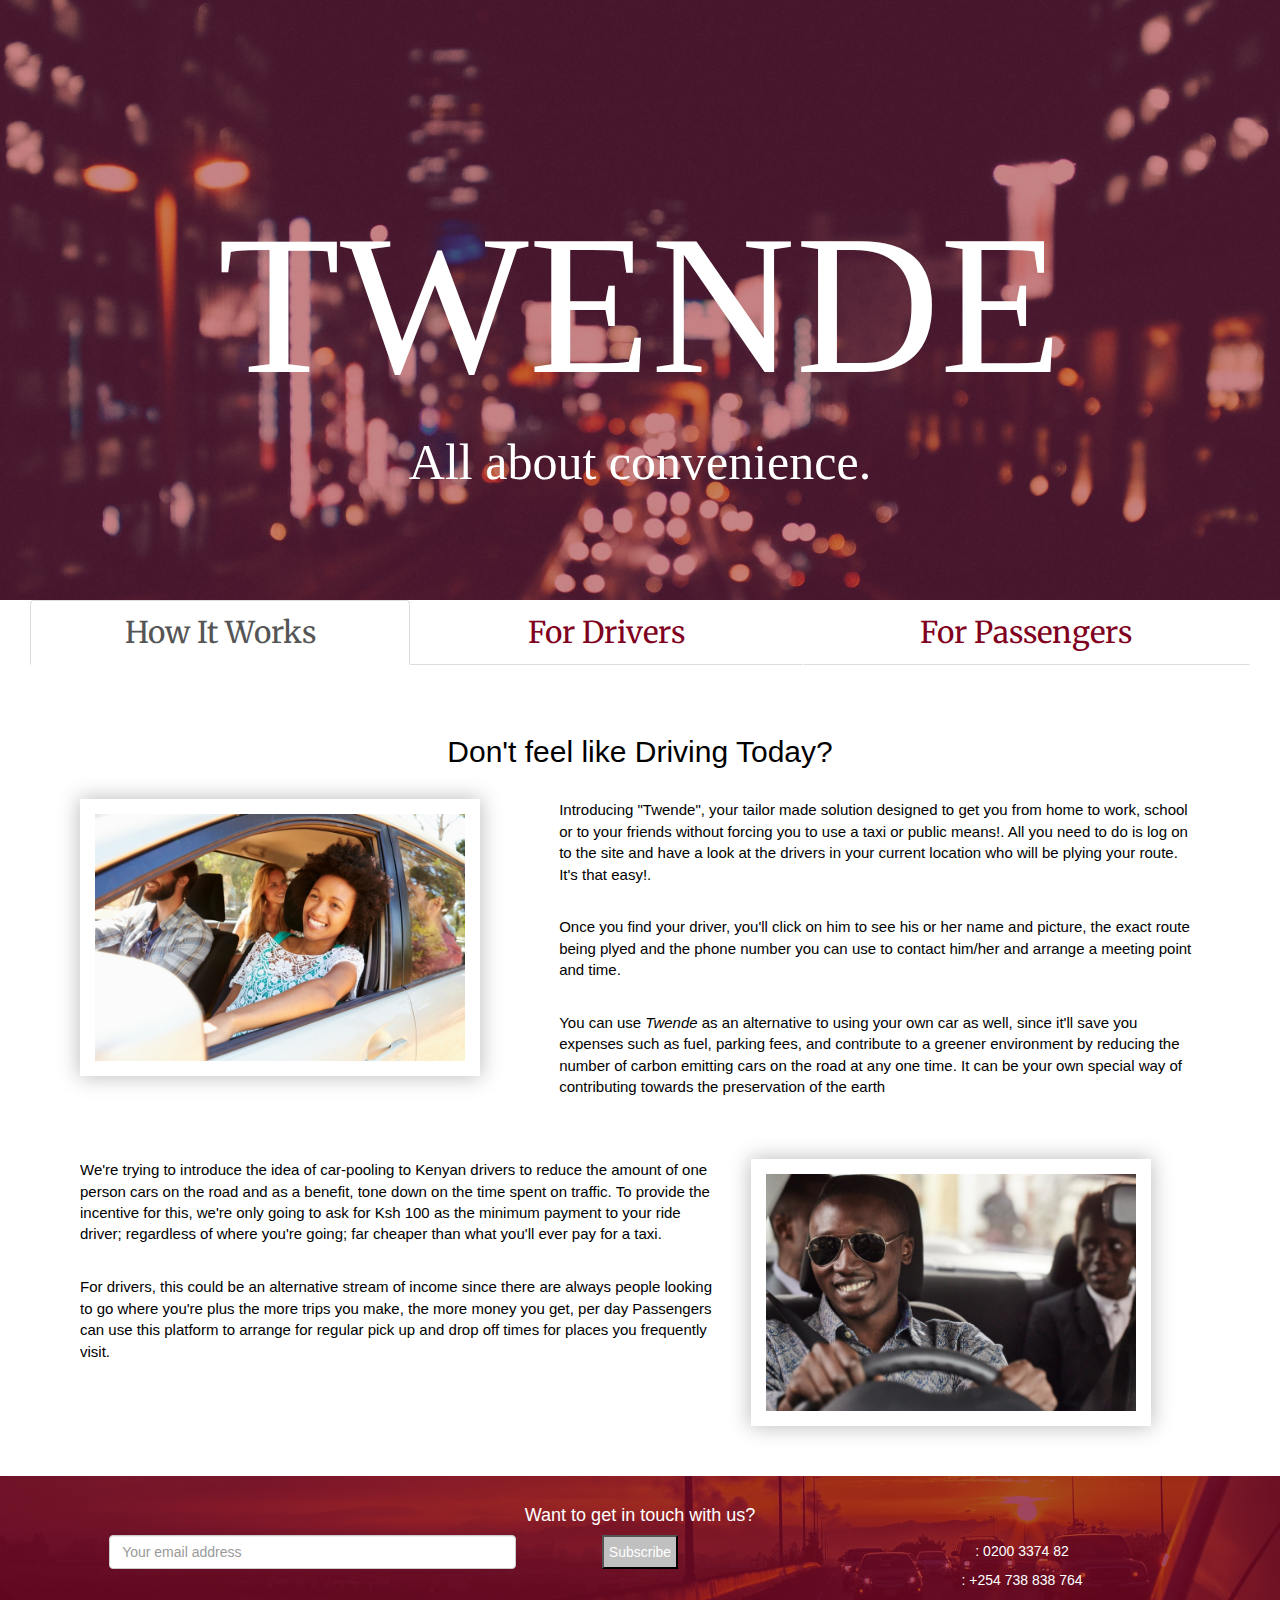
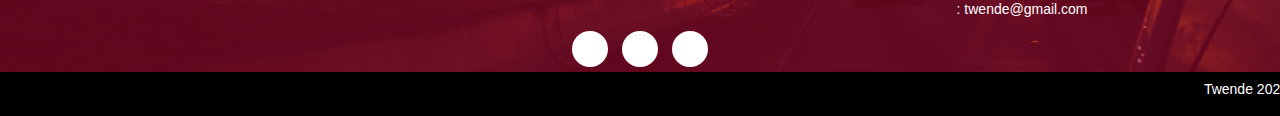
==== commit 58b7e129: "adds buttons" ====
--- a/index.html
+++ b/index.html
@@ -7,11 +7,14 @@
     <link rel="stylesheet" href="https://maxcdn.bootstrapcdn.com/bootstrap/3.3.7/css/bootstrap.min.css">
     <link rel="stylesheet" href="https://cdnjs.cloudflare.com/ajax/libs/animate.css/3.5.2/animate.min.css">
     <link rel="stylesheet" href="http://code.ionicframework.com/ionicons/2.0.1/css/ionicons.min.css">
-    <link rel="stylesheet" href="path/to/font-awesome/css/font-awesome.min.css">
     <link href="https://fonts.googleapis.com/css?family=Merriweather|Permanent+Marker" rel="stylesheet">
     <link rel="stylesheet" href="css/styles.css" media="screen" title="no title">
     <script src="https://code.jquery.com/jquery-3.1.1.js" integrity="sha256-16cdPddA6VdVInumRGo6IbivbERE8p7CQR3HzTBuELA=" crossorigin="anonymous"></script>
     <script src="https://maxcdn.bootstrapcdn.com/bootstrap/3.3.7/js/bootstrap.min.js"></script>
+
+    <script src="https://ajax.googleapis.com/ajax/libs/jquery/3.1.1/jquery.min.js"></script>
+    <script src="https://maxcdn.bootstrapcdn.com/bootstrap/3.3.7/js/bootstrap.min.js"></script>
+
     <script src="js/scripts.js"></script>
 </head>
 
@@ -25,123 +28,70 @@
             </div>
         </div>
         <!-- tabs -->
-        <div class="col-md-12">
+        <div class="container-fluid">
             <div class="row">
-                <ul class="nav nav-tabs nav-justified tab">
-                    <li class="active"><a data-toggle="tab" href="#intro">How It Works</a></li>
-                    <li class=""><a data-toggle="tab" href="#drivers">For Drivers</a></li>
-                    <li class=""><a data-toggle="tab" href="#passenger">For Passengers</a></li>
-                </ul>
+                <div class="col-md-12">
+
+                    <ul class="nav nav-tabs nav-justified tab">
+                        <li class="active"><a data-toggle="tab" href="#intro">How It Works</a></li>
+                        <li class=""><a data-toggle="tab" href="#drivers">For Drivers</a></li>
+                        <li class=""><a data-toggle="tab" href="#passenger">For Passengers</a></li>
+                    </ul>
+                </div>
             </div>
         </div>
-        <div class="row content">
-            <div class="tab-content col-md-offset-1 col-md-10">
-                <div role="tabpanel" class="tab-pane fade in active" id="intro"><br>
+        <div class="tab-content col-md-12">
+            <div role="tabpanel" class="tab-pane fade in active" id="intro">
+                <center>
+                    <h2>Don't feel like Driving Today?</h2>
+                </center><br>
+                <div class="row content">
+                    <div class="col-md-5 images">
+                        <img class="blackdriver" src="img/carpool1.jpg">
+                    </div>
+                    <div class="col-md-7 text">
+                        <p>Introducing "Twende", your tailor made solution designed to get you from home to work, school or to your friends without forcing you to use a taxi or public means!. All you need to do is log on to the site and have a look at the
+                            drivers in your current location who will be plying your route. It's that easy!.</p><br>
+                        <p>Once you find your driver, you'll click on him to see his or her name and picture, the exact route being plyed and the phone number you can use to contact him/her and arrange a meeting point and time.
+                        </p><br>
+                        <p>You can use <em>Twende</em> as an alternative to using your own car as well, since it'll save you expenses such as fuel, parking fees, and contribute to a greener environment by reducing the number of carbon emitting cars on the
+                            road at any one time. It can be your own special way of contributing towards the preservation of the earth</p><br>
+                    </div>
+                </div>
+
+                <div class="row">
+                    <div class="col-md-7 text">
+                        <p> We're trying to introduce the idea of car-pooling to Kenyan drivers to reduce the amount of one person cars on the road and as a benefit, tone down on the time spent on traffic. To provide the incentive for this, we're only going
+                            to ask for Ksh 100 as the minimum payment to your ride driver; regardless of where you're going; far cheaper than what you'll ever pay for a taxi.</p><br>
+                        <p>For drivers, this could be an alternative stream of income since there are always people looking to go where you're plus the more trips you make, the more money you get, per day Passengers can use this platform to arrange for regular
+                            pick up and drop off times for places you frequently visit.
+                        </p>
+                    </div>
+                    <div class="col-md-5 images">
+                        <img class="blackdriver2" src="img/carpool2.png">
+                    </div>
+                </div>
+            </div>
+            <div role="tabpanel" class="tab-pane fade" id="drivers">
+                <div class="col-md-12">
                     <center>
-                        <h3>Don't feel like Driving Today?</h3>
+                        <h2>Share your Car for Extra Change!</h2>
                     </center><br>
-                    <img class="blackdriver" src="img/carpool1.jpg">
-                    <p>Introducing "Twende", your tailor made solution designed to get you from home to work, school or to your
-                        friends without forcing you to use a taxi or public means!. All you need to do is log on to the site
-                        and have a look at the drivers in your current location who will be plying your route. It's that
-                        easy!.
-                    </p><br>
-                    <br>
-                    <div class="col-md-12" id="icons">
-                        <div class="row">
-                            <div class="col-md-4">
-                                <center><img src="img/icon1.png" width="100" /></center>
-                                <center>
-                                    <h2>Decide Where You Need To Go</h2>
-                                </center>
-                            </div>
-                            <div class="col-md-4">
-                                <center><img src="img/icon2.png" width="100" /></center>
-                                <center>
-                                    <h2>Search For A Car On That Route</h2>
-                                </center>
-                            </div>
-                            <div class="col-md-4">
-                                <center><img src="img/icon6.png" width="100" /></center>
-                                <center>
-                                    <h2>Call Owner & Arrange a Meet up</h2>
-                                </center>
-                            </div>
+                    <div class="row content">
+                        <div class="col-md-5 images">
+                            <img class="blackdriver3" src="img/carpool3.png">
+                        </div>
+                        <div class="col-md-7 text">
+                            <p>If you don't mind having some extra cash for lunch everyday, or you'd just like to meet some new friends, why not share out your ride and drop off a few guys everyday who are heading somewhere you'll be passing by? It's a great
+                                way to make money everyday and learn more about new people.</p>
+                            <p> If you won't be using your car for a while, you can choose to rent out your car to someone based on an agreedupon per hour rate with the minimum being 50KES an hour. </p>
+                            <p> Create an account below and you'll have the first 30 days for free to see how valuable our platform can be, and thereafter, send us USD10 a month to maintain your account and introduce more car owners like you to sign up.
+                            </p>
+                            <p> We encourage you to try it out with one of your regular routes.</p>
                         </div>
                     </div>
-                    <p>You can use <em>Twende</em> as an alternative to using your own car as well, since it'll save you expenses
-                        such as fuel, parking fees, and contribute to a greener environment by reducing the number of carbon
-                        emitting cars on the road at any one time. It can be your own special way of contributing towards
-                        the preservation of the earth</p><br>
-                    <img class="blackdriver2" src="img/carpool2.png"> <br>
-                    <p> We're trying to introduce the idea of car-pooling to Kenyan drivers to reduce the amount of one person
-                        cars on the road and as a benefit, tone down on the time spent on traffic. To provide the incentive
-                        for this, we're only going to ask for Ksh 100 as the minimum payment to your ride driver; regardless
-                        of where you're going; far cheaper than what you'll ever pay for a taxi.</p><br>
-                    <p>For drivers, this could be an alternative stream of income since there are always people looking to go
-                        where you're plus the more trips you make, the more money you get, per day Passengers can use this
-                        platform to arrange for regular pick up and drop off times for places you frequently visit.
-                    </p><br><br>
-                    <!--<div class="row">-->
-                    <div class="col-md-12 numerals">
-                        <center>
-                            <h3>Benefits</h3>
-                        </center>
-                        <div class="row">
-                            <div class="col-md-4">
-                                <img src="img/no1.png">
-                            </div>
-                            <div class="col-md-8">
-                                <h1>Play Your Part In Reducing The Amount Of Carbon Emmission Filling The Air</h1>
-                            </div>
-                        </div>
-                    </div>
-                    <div class="col-md-12 numerals">
-                        <div class="row">
-                            <div class="col-md-4">
-                                <img src="img/no2.png">
-                            </div>
-                            <div class="col-md-8">
-                                <h1>Reduce The Level Of Traffic Congestion On Roads</h1>
-                            </div>
-                        </div>
-                    </div>
-                    <div class="col-md-12 numerals">
-                        <div class="row">
-                            <div class="col-md-4">
-                                <img src="img/no3.png">
-                            </div>
-                            <div class="col-md-8">
-                                <h1>Get to Use Private Transport At A Lesser Expense</h1>
-                            </div>
-                        </div>
-                    </div>
-                </div>
-                <!--</div>-->
-                <div role="tabpanel" class="tab-pane fade" id="drivers">
-                    <div class="col-md-12">
-                        <center>
-                            <h3>Share your Car for Extra Change!</h3>
-                        </center><br>
-                        <img class="blackdriver3" src="img/carpool3.png">
-                        <p>If you don't mind having some extra cash for lunch everyday, or you'd just like to meet some new
-                            friends, why not share out your ride and drop off a few guys everyday who are heading somewhere
-                            you'll be passing by? It's a great way to make money everyday and learn more about new people.</p>
-                        <div class="col-md-12 money">
-                            <img src="img/icon5.png">
-                        </div>
-                        <div class="col-md-12 person">
-                            <img src="img/icon7.png">
-                        </div>
-                        <p> If you won't be using your car for a while, you can choose to rent out your car to someone based
-                            on an agreedupon per hour rate with the minimum being 50KES an hour. </p>
-                        <p> Create an account below and you'll have the first 30 days for free to see how valuable our platform
-                            can be, and thereafter, send us USD10 a month to maintain your account and introduce more car
-                            owners like you to sign up.
-                        </p>
-                        <p> We encourage you to try it out with one of your regular routes.</p>
-                    </div>
                     <div class="col-md-7">
+
                         <br><input type="text" class="form-control" id="inputName" placeholder="Your name"><br>
                         <input type="number" class="form-control" id="inputNumber" placeholder="Your number"><br>
                         <input type="text" class="form-control" id="inputLocation" placeholder="Your location"><br>
@@ -149,55 +99,41 @@
                         <input type="text" class="form-control" id="inputDestination" placeholder="Your destination"><br>
                         <input type="number" class="form-control" id="inputSpace" placeholder="Space available"><br>
                         <input class="btn btn-primary" id="signUp" value="Sign Up">
+
                     </div>
                 </div>
-                <div role="tabpanel" class="tab-pane fade" id="passenger">
-                    <center>
-                        <h3>Get Started</h3>
-                    </center><br>
-                    <p>Use <strong><em>Twende</em></strong> and you'll NEVER have to rely on public transport again!
-                    
-                    <p>Here at <em>Twende</em>, we plan to revolutionize how you travel, regardless of where you're going. We
-                        believe there is always someone heading where you plan to, and we want this to be the go-to platform
-                        to connect the two of you.</p><br>
-                    <p>Search your route below to see what time one of our registered car owners will be heading to your preferred
-                        destination. </p><br>
-                    <div class="col-md-12">
+            </div>
+            <div role="tabpanel" class="tab-pane fade" id="passenger">
+                <div class="col-md-12">
+                    <div class="row">
                         <center>
-                            <h4>Use Twende To Go To Your:</h4>
-                        </center><br><br>
-                        <div class="col-md-3">
-                            <img src="img/home.png">
-                            <center>
-                                <h3>Home</h3>
-                            </center>
+                            <h2>Get Started</h2>
+                        </center><br>
+                        <p>Use <strong><em>Twende</em></strong> and you'll NEVER have to rely on public transport again!
+                        </p><img class="blackdriver3" src="img/carpool4.jpg">
+                        <p>Here at <em>Twende</em>, we plan to revolutionize how you travel, regardless of where you're going. We believe there is always someone heading where you plan to, and we want this to be the go-to platform to connect the two of you.</p><br>
+                        <p>Search your route below to see what time one of our registered car owners will be heading to your preferred destination. </p><br>
+
+                        <p>Once you find your preferred destination, click on it to reveal the car owners registered in our system. You'll be able to view their name, contact info as well as their car capacity and from there, you're free to call them up
+                            and arrange a meet up.</p>
+
+                        <p>Before you start riding regularly with a chosen car owner, make sure you take note of their car number plate and send it and their contact to someone you know. This is just as a precaution.</p>
+                        </p>
+
+
+                        <div class="col-md-offset-1 col-md-10">
+                            <div class="row">
+                                <div class=" col-md-3 ngongRd">
+                                    <h3>Ngong Road <i class="icon ion-android-arrow-forward"></i> CBD</h3>
+                                </div>
+                                <div class="col-md-offset-1 col-md-3 southC">
+                                    <h3>South 'C' <i class="icon ion-android-arrow-forward"></i> CBD</h3>
+                                </div>
+                                <div class="col-md-offset-1 col-md-3 buruburu">
+                                    <h3>Buruburu <i class="icon ion-android-arrow-forward"></i> CBD</h3>
+                                </div>
+                            </div>
                         </div>
-                        <div class="col-md-3">
-                            <img src="img/school.png">
-                            <center>
-                                <h3>School</h3>
-                            </center>
-                        </div>
-                        <div class="col-md-3">
-                            <img src="img/work.png">
-                            <center>
-                                <h3>Work</h3>
-                            </center>
-                        </div>
-                        <div class="col-md-3">
-                            <img src="img/event.png">
-                            <center>
-                                <h3>Event</h3>
-                            </center>
-                        </div>
-                    </div>
-                    <div class="col-md-12">
-                        <p>Once you find your preferred destination, click on it to reveal the car owners registered in our
-                            system. You'll be able to view their name, contact info as well as their car capacity and from
-                            there, you're free to call them up and arrange a meet up.</p>
-                        <p>Before you start riding regularly with a chosen car owner, make sure you take note of their car number
-                            plate and send it and their contact to someone you know. This is just as a precaution.
-                        </p><br>
                     </div>
                 </div>
             </div>
@@ -205,13 +141,42 @@
     </div>
     <div class="row">
         <div class="col-md-12" id="footer">
-            <p>
-                <script type="text/javascript">
-                        document.write(new Date().getFullYear());
-                    </script> Twende
-            </p>
+
+            <h4>
+                        Want to get in touch with us?
+                    </h4>
+            <div class="row">
+                <div class="col-md-offset-1 col-md-4">
+                    <input type="text" class="form-control" id="email" placeholder="Your email address">
+                </div>
+                <div class="col-md-2">
+                    <input type="button" id="subscription" value="Subscribe">
+                </div>
+                <div class="col-md-5">
+                    <p>
+                        <i class="icon ion-android-call"></i> : 0200 3374 82<br>
+                        <i class="icon ion-iphone"></i> : +254 738 838 764 <br>
+                        <i class="icon ion-email"></i> : twende@gmail.com
+                    </p>
+                </div>
+            </div>
+            <a href="http://twitter.com" class="icon-button twitter"><i class="icon ion-social-twitter"></i><span></span></a>
+            <a href="http://facebook.com" class="icon-button facebook"><i class="icon ion-social-facebook"></i><span></span></a>
+            <a href="http://plus.google.com" class="icon-button google-plus"><i class="icon ion-social-googleplus"></i><span></span></a>
+            <div class="row">
+                <div class="col-md-12 footnote">
+
+                    <p>
+                        Twende
+                        <script type="text/javascript">
+                            document.write(new Date().getFullYear());
+                        </script>
+                    </p>
+                </div>
+            </div>
         </div>
+    </div>
     </div>
 </body>
 
-</html>+</html>
--- a/css/styles.css
+++ b/css/styles.css
@@ -1,12 +1,15 @@
 #header {
     background: linear-gradient( rgba(128, 0, 32, 0.45), rgba(128, 0, 32, 0.45)), url(../img/traffic.jpg);
     background-size: cover;
-    padding-top: 75px;
-    height: 475px;
+    padding-top: 175px;
+    height: 600px;
     color: white;
     text-align: center;
     font-family: 'Permanent Marker', cursive;
-}
+    -webkit-transition: -webkit-transform 0.5s;
+    -moz-transition: -moz-transform 0.5s;
+    -o-transition: -o-transform 0.5s;
+    transition: transform 0.5s;}
 
 #header h1 {
     font-size: 200px;
@@ -14,6 +17,21 @@
 
 #header h3 {
     font-size: 50px;
+}
+
+#header h1:hover, #header h3:hover {
+    transform: scale(1.2);
+    -webkit-transition: -webkit-transform 0.5s;
+    -moz-transition: -moz-transform 0.5s;
+    -o-transition: -o-transform 0.5s;
+    transition: transform 0.5s;
+}
+
+#header:after {
+  -webkit-transition: -webkit-transform 0.5s;
+  -moz-transition: -moz-transform 0.5s;
+  -o-transition: -o-transform 0.5s;
+  transition: transform 0.5s;
 }
 
 .nav>li>a {
@@ -24,80 +42,164 @@
     font-family: 'Merriweather', serif;
 }
 
-.active,
-.nav>li>a {
+.active, .nav>li>a {
     color: #800020;
 }
 
+.active {
+    color: #000;
+}
+
 .nav>li>a:hover {
     color: white;
     background-color: #800020;
 }
 
-.cbd,
-.ngongRd,
-.utawala {
-    padding: 100px;
-}
-/*.float-right{
-    vertical-align: middle;
-}*/
-.ngongRd,
-.utawala {
-    border-left: 1px solid black;
-}
-
-#intro,
-#drivers,
-#passenger {
+.ngongRd, .southC, .buruburu {
+    border: 2px solid #800020;
+    color: #800020;
+    text-align: center;
+    margin-bottom: 20px;
+}
+
+.ngongRd:hover, .southC:hover, .buruburu:hover {
+    background-color: #800020;
+    color: white;
+}
+
+#intro, #drivers, #passenger {
     font-family: Verdana, Geneva, Tahoma, sans-serif;
     font-size: 15px;
     color: black;
-}
-
-#footer {
-    text-align: center;
-}
-
-.col-md-7 {
-    align-items: center;
-}
-
-.blackdriver {
-    float: right;
+    padding: 50px;
+}
+
+.content {
+    margin-bottom: 30px;
+}
+
+.blackdriver, .blackdriver2, .blackdriver3 {
     max-width: 400px;
     max-height: 400px;
-    margin: 5%;
-}
-
-.blackdriver2 {
-    float: left;
-    max-width: 400px;
-    max-height: 400px;
-    margin: 5%;
-    box-shadow: lightcoral;
-}
-
-.blackdriver3 {
-    float: right;
-    max-width: 400px;
-    max-height: 400px;
-    margin: 5%;
-}
-
-.col-md-12 {
-    padding: 3%;
-}
-
-#icons {
-    float: left;
+    padding: 15px;
+    box-shadow: 0px 0px 20px 1px #BDBDBD;
+}
+
+#footer {
+    background: linear-gradient( rgba(128, 0, 32, 0.7), rgba(128, 0, 32, 0.7)), url(../img/footer.jpg);
+    background-size: cover;
+    text-align: center;
+    color: white;
+    background-color: #800020;
+    padding-top: 20px;
+}
+
+#footer i {
+    font-size: 20px;
+}
+
+#email, {
+    padding: 20px;
+}
+
+#subscription {
+    padding: 5px;
+    background-color: #C0C0C0;
+}
+
+.footnote {
+    background-color: black;
+    margin: 0;
+    padding: 7px;
+    text-align: right;
+}
+
+
+/* Wrapper */
+
+.icon-button {
+    background-color: white;
+    border-radius: 3.6rem;
+    cursor: pointer;
     display: inline-block;
-    padding: 5%;
-    display: inline;
-}
-
-
-.numerals {
-    padding: 5%;
-    float: left;
-}+    font-size: 2.0rem;
+    height: 3.6rem;
+    line-height: 3.6rem;
+    margin: 0 5px;
+    position: relative;
+    text-align: center;
+    -webkit-user-select: none;
+    -moz-user-select: none;
+    -ms-user-select: none;
+    user-select: none;
+    width: 3.6rem;
+}
+
+.icon-button span {
+    border-radius: 0;
+    display: block;
+    height: 0;
+    left: 50%;
+    margin: 0;
+    position: absolute;
+    top: 50%;
+    -webkit-transition: all 0.3s;
+    -moz-transition: all 0.3s;
+    -o-transition: all 0.3s;
+    transition: all 0.3s;
+    width: 0;
+}
+
+.icon-button:hover span {
+    width: 3.6rem;
+    height: 3.6rem;
+    border-radius: 3.6rem;
+    margin: -1.8rem;
+}
+
+.twitter span {
+    background-color: #4099ff;
+}
+
+.facebook span {
+    background-color: #3B5998;
+}
+
+.google-plus span {
+    background-color: #db5a3c;
+}
+
+
+/* Icons */
+
+.icon-button i {
+    background: none;
+    color: white;
+    height: 3.6rem;
+    left: 0;
+    line-height: 3.6rem;
+    position: absolute;
+    top: 0;
+    -webkit-transition: all 0.3s;
+    -moz-transition: all 0.3s;
+    -o-transition: all 0.3s;
+    transition: all 0.3s;
+    width: 3.6rem;
+    z-index: 10;
+}
+
+.icon-button .ion-social-twitter {
+    color: #4099ff;
+}
+
+.icon-button .ion-social-facebook {
+    color: #3B5998;
+}
+
+.icon-button .ion-social-googleplus {
+    color: #db5a3c;
+}
+
+.icon-button:hover .ion-social-twitter, .icon-button:hover .ion-social-facebook, .icon-button:hover .ion-social-googleplus {
+    color: white;
+}
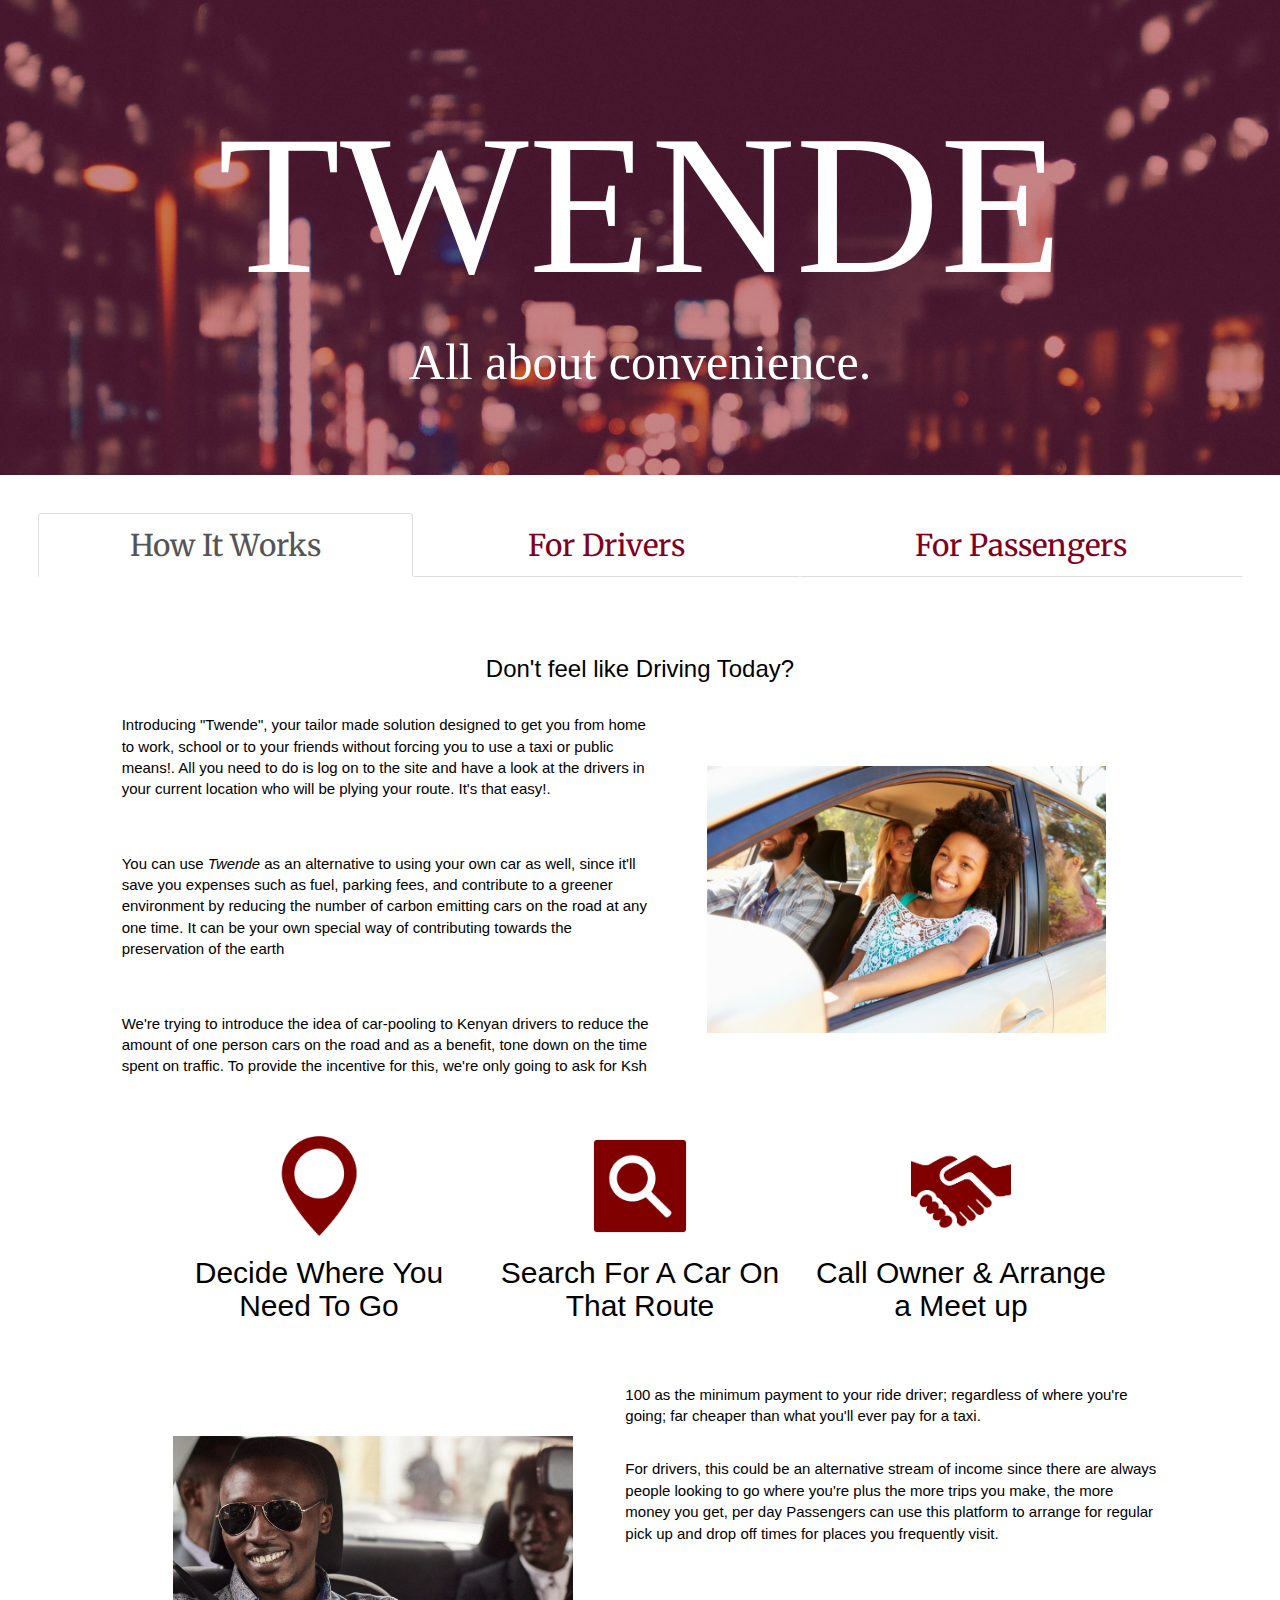
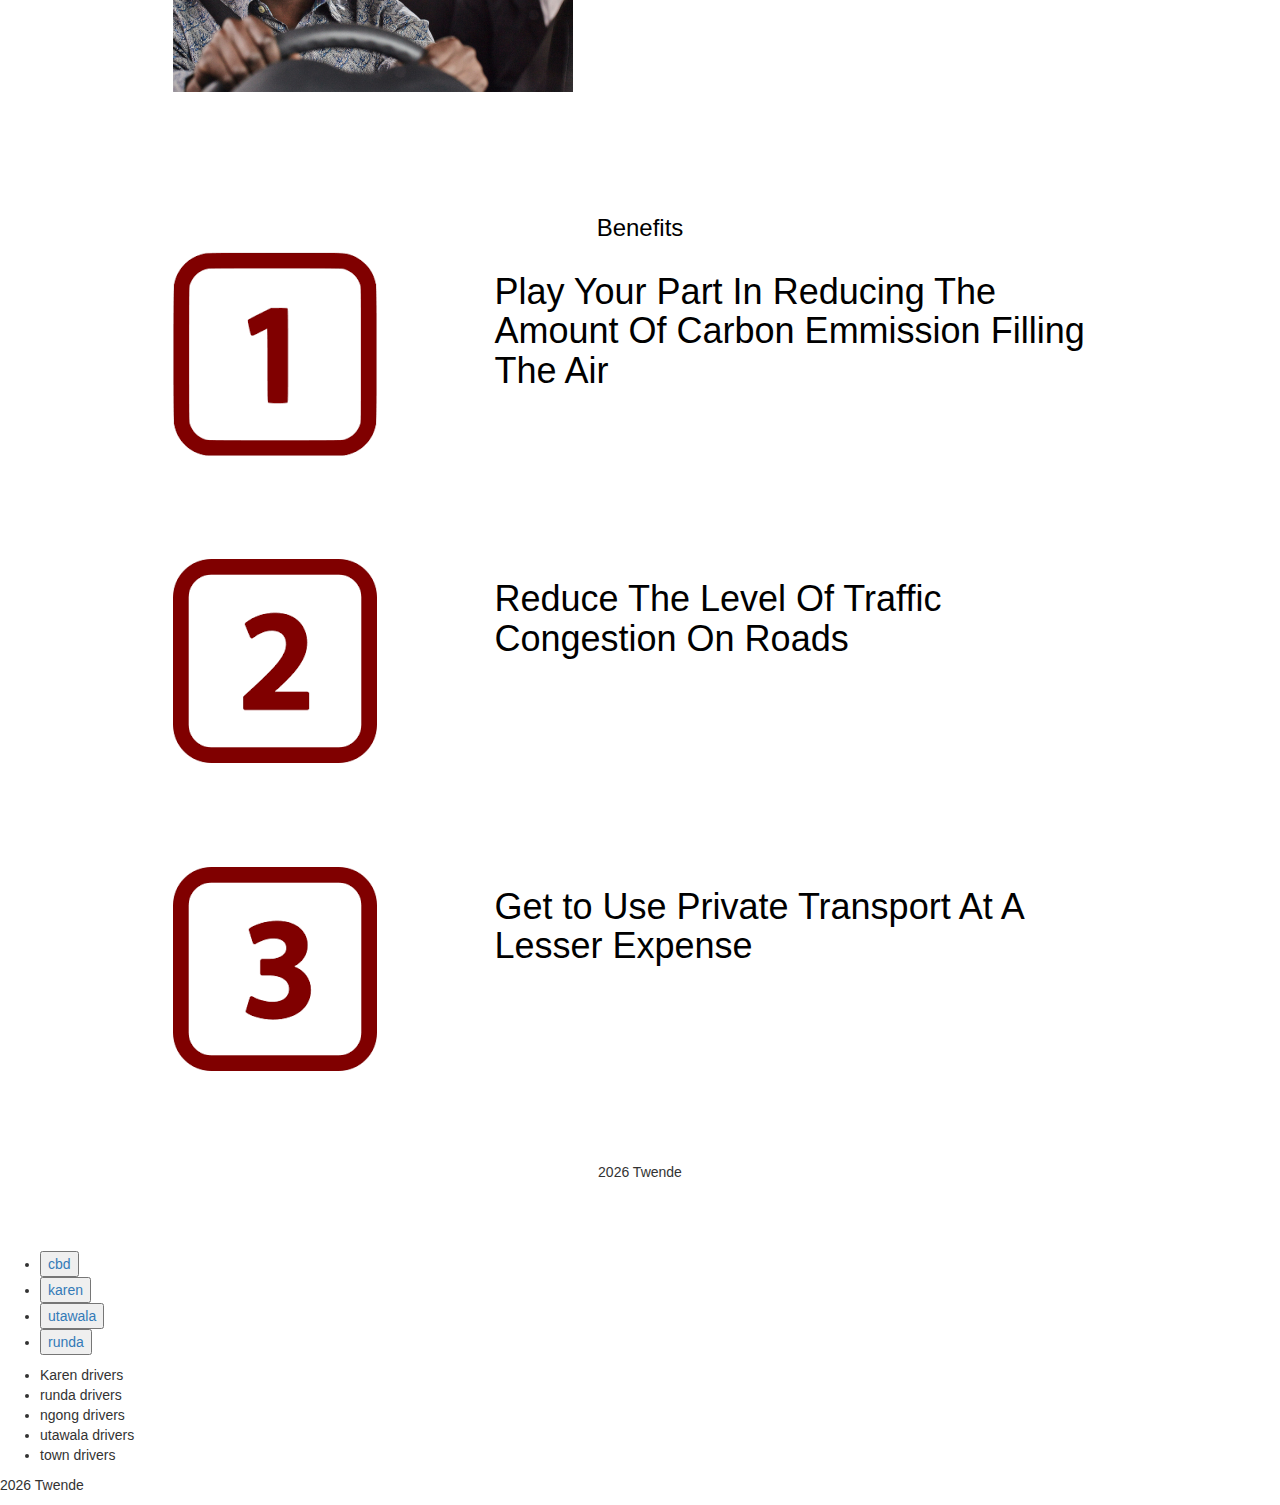
==== commit 3eb65dca: "returned css back to project folder" ====
--- a/index.html
+++ b/index.html
@@ -7,14 +7,11 @@
     <link rel="stylesheet" href="https://maxcdn.bootstrapcdn.com/bootstrap/3.3.7/css/bootstrap.min.css">
     <link rel="stylesheet" href="https://cdnjs.cloudflare.com/ajax/libs/animate.css/3.5.2/animate.min.css">
     <link rel="stylesheet" href="http://code.ionicframework.com/ionicons/2.0.1/css/ionicons.min.css">
+    <link rel="stylesheet" href="path/to/font-awesome/css/font-awesome.min.css">
     <link href="https://fonts.googleapis.com/css?family=Merriweather|Permanent+Marker" rel="stylesheet">
     <link rel="stylesheet" href="css/styles.css" media="screen" title="no title">
     <script src="https://code.jquery.com/jquery-3.1.1.js" integrity="sha256-16cdPddA6VdVInumRGo6IbivbERE8p7CQR3HzTBuELA=" crossorigin="anonymous"></script>
     <script src="https://maxcdn.bootstrapcdn.com/bootstrap/3.3.7/js/bootstrap.min.js"></script>
-
-    <script src="https://ajax.googleapis.com/ajax/libs/jquery/3.1.1/jquery.min.js"></script>
-    <script src="https://maxcdn.bootstrapcdn.com/bootstrap/3.3.7/js/bootstrap.min.js"></script>
-
     <script src="js/scripts.js"></script>
 </head>
 
@@ -28,70 +25,123 @@
             </div>
         </div>
         <!-- tabs -->
-        <div class="container-fluid">
+        <div class="col-md-12">
             <div class="row">
-                <div class="col-md-12">
-
-                    <ul class="nav nav-tabs nav-justified tab">
-                        <li class="active"><a data-toggle="tab" href="#intro">How It Works</a></li>
-                        <li class=""><a data-toggle="tab" href="#drivers">For Drivers</a></li>
-                        <li class=""><a data-toggle="tab" href="#passenger">For Passengers</a></li>
-                    </ul>
+                <ul class="nav nav-tabs nav-justified tab">
+                    <li class="active"><a data-toggle="tab" href="#intro">How It Works</a></li>
+                    <li class=""><a data-toggle="tab" href="#drivers">For Drivers</a></li>
+                    <li class=""><a data-toggle="tab" href="#passenger">For Passengers</a></li>
+                </ul>
+            </div>
+        </div>
+        <div class="row content">
+            <div class="tab-content col-md-offset-1 col-md-10">
+                <div role="tabpanel" class="tab-pane fade in active" id="intro"><br>
+                    <center>
+                        <h3>Don't feel like Driving Today?</h3>
+                    </center><br>
+                    <img class="blackdriver" src="img/carpool1.jpg">
+                    <p>Introducing "Twende", your tailor made solution designed to get you from home to work, school or to your
+                        friends without forcing you to use a taxi or public means!. All you need to do is log on to the site
+                        and have a look at the drivers in your current location who will be plying your route. It's that
+                        easy!.
+                    </p><br>
+                    <br>
+                    <div class="col-md-12" id="icons">
+                        <div class="row">
+                            <div class="col-md-4">
+                                <center><img src="img/icon1.png" width="100" /></center>
+                                <center>
+                                    <h2>Decide Where You Need To Go</h2>
+                                </center>
+                            </div>
+                            <div class="col-md-4">
+                                <center><img src="img/icon2.png" width="100" /></center>
+                                <center>
+                                    <h2>Search For A Car On That Route</h2>
+                                </center>
+                            </div>
+                            <div class="col-md-4">
+                                <center><img src="img/icon6.png" width="100" /></center>
+                                <center>
+                                    <h2>Call Owner & Arrange a Meet up</h2>
+                                </center>
+                            </div>
+                        </div>
+                    </div>
+                    <p>You can use <em>Twende</em> as an alternative to using your own car as well, since it'll save you expenses
+                        such as fuel, parking fees, and contribute to a greener environment by reducing the number of carbon
+                        emitting cars on the road at any one time. It can be your own special way of contributing towards
+                        the preservation of the earth</p><br>
+                    <img class="blackdriver2" src="img/carpool2.png"> <br>
+                    <p> We're trying to introduce the idea of car-pooling to Kenyan drivers to reduce the amount of one person
+                        cars on the road and as a benefit, tone down on the time spent on traffic. To provide the incentive
+                        for this, we're only going to ask for Ksh 100 as the minimum payment to your ride driver; regardless
+                        of where you're going; far cheaper than what you'll ever pay for a taxi.</p><br>
+                    <p>For drivers, this could be an alternative stream of income since there are always people looking to go
+                        where you're plus the more trips you make, the more money you get, per day Passengers can use this
+                        platform to arrange for regular pick up and drop off times for places you frequently visit.
+                    </p><br><br>
+                    <!--<div class="row">-->
+                    <div class="col-md-12 numerals">
+                        <center>
+                            <h3>Benefits</h3>
+                        </center>
+                        <div class="row">
+                            <div class="col-md-4">
+                                <img src="img/no1.png">
+                            </div>
+                            <div class="col-md-8">
+                                <h1>Play Your Part In Reducing The Amount Of Carbon Emmission Filling The Air</h1>
+                            </div>
+                        </div>
+                    </div>
+                    <div class="col-md-12 numerals">
+                        <div class="row">
+                            <div class="col-md-4">
+                                <img src="img/no2.png">
+                            </div>
+                            <div class="col-md-8">
+                                <h1>Reduce The Level Of Traffic Congestion On Roads</h1>
+                            </div>
+                        </div>
+                    </div>
+                    <div class="col-md-12 numerals">
+                        <div class="row">
+                            <div class="col-md-4">
+                                <img src="img/no3.png">
+                            </div>
+                            <div class="col-md-8">
+                                <h1>Get to Use Private Transport At A Lesser Expense</h1>
+                            </div>
+                        </div>
+                    </div>
                 </div>
-            </div>
-        </div>
-        <div class="tab-content col-md-12">
-            <div role="tabpanel" class="tab-pane fade in active" id="intro">
-                <center>
-                    <h2>Don't feel like Driving Today?</h2>
-                </center><br>
-                <div class="row content">
-                    <div class="col-md-5 images">
-                        <img class="blackdriver" src="img/carpool1.jpg">
-                    </div>
-                    <div class="col-md-7 text">
-                        <p>Introducing "Twende", your tailor made solution designed to get you from home to work, school or to your friends without forcing you to use a taxi or public means!. All you need to do is log on to the site and have a look at the
-                            drivers in your current location who will be plying your route. It's that easy!.</p><br>
-                        <p>Once you find your driver, you'll click on him to see his or her name and picture, the exact route being plyed and the phone number you can use to contact him/her and arrange a meeting point and time.
-                        </p><br>
-                        <p>You can use <em>Twende</em> as an alternative to using your own car as well, since it'll save you expenses such as fuel, parking fees, and contribute to a greener environment by reducing the number of carbon emitting cars on the
-                            road at any one time. It can be your own special way of contributing towards the preservation of the earth</p><br>
-                    </div>
-                </div>
-
-                <div class="row">
-                    <div class="col-md-7 text">
-                        <p> We're trying to introduce the idea of car-pooling to Kenyan drivers to reduce the amount of one person cars on the road and as a benefit, tone down on the time spent on traffic. To provide the incentive for this, we're only going
-                            to ask for Ksh 100 as the minimum payment to your ride driver; regardless of where you're going; far cheaper than what you'll ever pay for a taxi.</p><br>
-                        <p>For drivers, this could be an alternative stream of income since there are always people looking to go where you're plus the more trips you make, the more money you get, per day Passengers can use this platform to arrange for regular
-                            pick up and drop off times for places you frequently visit.
+                <!--</div>-->
+                <div role="tabpanel" class="tab-pane fade" id="drivers">
+                    <div class="col-md-12">
+                        <center>
+                            <h3>Share your Car for Extra Change!</h3>
+                        </center><br>
+                        <img class="blackdriver3" src="img/carpool3.png">
+                        <p>If you don't mind having some extra cash for lunch everyday, or you'd just like to meet some new
+                            friends, why not share out your ride and drop off a few guys everyday who are heading somewhere
+                            you'll be passing by? It's a great way to make money everyday and learn more about new people.</p>
+                        <div class="col-md-12 money">
+                            <img src="img/icon5.png">
+                        </div>
+                        <div class="col-md-12 person">
+                            <img src="img/icon7.png">
+                        </div>
+                        <p> If you won't be using your car for a while, you can choose to rent out your car to someone based
+                            on an agreedupon per hour rate with the minimum being 50KES an hour. </p>
+                        <p> Create an account below and you'll have the first 30 days for free to see how valuable our platform
+                            can be, and thereafter, send us USD10 a month to maintain your account and introduce more car
+                            owners like you to sign up.
                         </p>
-                    </div>
-                    <div class="col-md-5 images">
-                        <img class="blackdriver2" src="img/carpool2.png">
-                    </div>
-                </div>
-            </div>
-            <div role="tabpanel" class="tab-pane fade" id="drivers">
-                <div class="col-md-12">
-                    <center>
-                        <h2>Share your Car for Extra Change!</h2>
-                    </center><br>
-                    <div class="row content">
-                        <div class="col-md-5 images">
-                            <img class="blackdriver3" src="img/carpool3.png">
-                        </div>
-                        <div class="col-md-7 text">
-                            <p>If you don't mind having some extra cash for lunch everyday, or you'd just like to meet some new friends, why not share out your ride and drop off a few guys everyday who are heading somewhere you'll be passing by? It's a great
-                                way to make money everyday and learn more about new people.</p>
-                            <p> If you won't be using your car for a while, you can choose to rent out your car to someone based on an agreedupon per hour rate with the minimum being 50KES an hour. </p>
-                            <p> Create an account below and you'll have the first 30 days for free to see how valuable our platform can be, and thereafter, send us USD10 a month to maintain your account and introduce more car owners like you to sign up.
-                            </p>
-                            <p> We encourage you to try it out with one of your regular routes.</p>
-                        </div>
+                        <p> We encourage you to try it out with one of your regular routes.</p>
                     </div>
                     <div class="col-md-7">
-
                         <br><input type="text" class="form-control" id="inputName" placeholder="Your name"><br>
                         <input type="number" class="form-control" id="inputNumber" placeholder="Your number"><br>
                         <input type="text" class="form-control" id="inputLocation" placeholder="Your location"><br>
@@ -99,84 +149,115 @@
                         <input type="text" class="form-control" id="inputDestination" placeholder="Your destination"><br>
                         <input type="number" class="form-control" id="inputSpace" placeholder="Space available"><br>
                         <input class="btn btn-primary" id="signUp" value="Sign Up">
-
+                    </div>
+                </div>
+                <div role="tabpanel" class="tab-pane fade" id="passenger">
+                    <center>
+                        <h3>Get Started</h3>
+                    </center><br>
+                    <p>Use <strong><em>Twende</em></strong> and you'll NEVER have to rely on public transport again!
+                    
+                    <p>Here at <em>Twende</em>, we plan to revolutionize how you travel, regardless of where you're going. We
+                        believe there is always someone heading where you plan to, and we want this to be the go-to platform
+                        to connect the two of you.</p><br>
+                    <p>Search your route below to see what time one of our registered car owners will be heading to your preferred
+                        destination. </p><br>
+                    <div class="col-md-12">
+                        <center>
+                            <h4>Use Twende To Go To Your:</h4>
+                        </center><br><br>
+                        <div class="col-md-3">
+                            <img src="img/home.png">
+                            <center>
+                                <h3>Home</h3>
+                            </center>
+                        </div>
+                        <div class="col-md-3">
+                            <img src="img/school.png">
+                            <center>
+                                <h3>School</h3>
+                            </center>
+                        </div>
+                        <div class="col-md-3">
+                            <img src="img/work.png">
+                            <center>
+                                <h3>Work</h3>
+                            </center>
+                        </div>
+                        <div class="col-md-3">
+                            <img src="img/event.png">
+                            <center>
+                                <h3>Event</h3>
+                            </center>
+                        </div>
+                    </div>
+                    <div class="col-md-12">
+                        <p>Once you find your preferred destination, click on it to reveal the car owners registered in our
+                            system. You'll be able to view their name, contact info as well as their car capacity and from
+                            there, you're free to call them up and arrange a meet up.</p>
+                        <p>Before you start riding regularly with a chosen car owner, make sure you take note of their car number
+                            plate and send it and their contact to someone you know. This is just as a precaution.
+                        </p><br>
                     </div>
                 </div>
             </div>
-            <div role="tabpanel" class="tab-pane fade" id="passenger">
-                <div class="col-md-12">
-                    <div class="row">
-                        <center>
-                            <h2>Get Started</h2>
-                        </center><br>
-                        <p>Use <strong><em>Twende</em></strong> and you'll NEVER have to rely on public transport again!
-                        </p><img class="blackdriver3" src="img/carpool4.jpg">
-                        <p>Here at <em>Twende</em>, we plan to revolutionize how you travel, regardless of where you're going. We believe there is always someone heading where you plan to, and we want this to be the go-to platform to connect the two of you.</p><br>
-                        <p>Search your route below to see what time one of our registered car owners will be heading to your preferred destination. </p><br>
-
-                        <p>Once you find your preferred destination, click on it to reveal the car owners registered in our system. You'll be able to view their name, contact info as well as their car capacity and from there, you're free to call them up
-                            and arrange a meet up.</p>
-
-                        <p>Before you start riding regularly with a chosen car owner, make sure you take note of their car number plate and send it and their contact to someone you know. This is just as a precaution.</p>
-                        </p>
-
-
-                        <div class="col-md-offset-1 col-md-10">
-                            <div class="row">
-                                <div class=" col-md-3 ngongRd">
-                                    <h3>Ngong Road <i class="icon ion-android-arrow-forward"></i> CBD</h3>
-                                </div>
-                                <div class="col-md-offset-1 col-md-3 southC">
-                                    <h3>South 'C' <i class="icon ion-android-arrow-forward"></i> CBD</h3>
-                                </div>
-                                <div class="col-md-offset-1 col-md-3 buruburu">
-                                    <h3>Buruburu <i class="icon ion-android-arrow-forward"></i> CBD</h3>
-                                </div>
-                            </div>
-                        </div>
-                    </div>
-                </div>
-            </div>
         </div>
     </div>
     <div class="row">
         <div class="col-md-12" id="footer">
-
-            <h4>
-                        Want to get in touch with us?
-                    </h4>
-            <div class="row">
-                <div class="col-md-offset-1 col-md-4">
-                    <input type="text" class="form-control" id="email" placeholder="Your email address">
-                </div>
-                <div class="col-md-2">
-                    <input type="button" id="subscription" value="Subscribe">
-                </div>
-                <div class="col-md-5">
-                    <p>
-                        <i class="icon ion-android-call"></i> : 0200 3374 82<br>
-                        <i class="icon ion-iphone"></i> : +254 738 838 764 <br>
-                        <i class="icon ion-email"></i> : twende@gmail.com
-                    </p>
-                </div>
-            </div>
-            <a href="http://twitter.com" class="icon-button twitter"><i class="icon ion-social-twitter"></i><span></span></a>
-            <a href="http://facebook.com" class="icon-button facebook"><i class="icon ion-social-facebook"></i><span></span></a>
-            <a href="http://plus.google.com" class="icon-button google-plus"><i class="icon ion-social-googleplus"></i><span></span></a>
-            <div class="row">
-                <div class="col-md-12 footnote">
-
-                    <p>
-                        Twende
-                        <script type="text/javascript">
-                            document.write(new Date().getFullYear());
-                        </script>
-                    </p>
-                </div>
-            </div>
-        </div>
-    </div>
-    </div>
+            <p>
+                <script type="text/javascript">
+                        document.write(new Date().getFullYear());
+                    </script> Twende
+            </p>
+        </div>
+
+
+
+    </div>
+    <br>
+
+    <div id="driver-data">
+        <ul>
+            <li>
+                <a href="#cbd"><input type="button" value="cbd" id="cbd" /></a>
+            </li>
+            <li>
+                <a href="#karen"><input type="button" value="karen" id="karen" onclick="myFunction()"></a>
+            </li>
+            <li>
+                <a href="#utawala"><input type="button" value="utawala" id="utawala" /></a>
+            </li>
+            <li>
+                <a href="#runda"><input type="button" value="runda" id="runda" /></a>
+            </li>
+        </ul>
+    </div>
+    <div>
+
+
+    </div>
+    <div id="dereva">
+        <ul>
+            <li>Karen drivers</li>
+            <li>runda drivers</li>
+            <li>ngong drivers</li>
+            <li>utawala drivers</li>
+            <li>town drivers</li>
+        </ul </div>
+
+        <div id="lister">
+        </div>
+        <script type="text/javascript">
+            document.write(new Date().getFullYear());
+        </script>
+        Twende
+        </p>
+
+
+
+    </div>
+
 </body>
 
 </html>
--- a/css/styles.css
+++ b/css/styles.css
@@ -1,15 +1,12 @@
 #header {
     background: linear-gradient( rgba(128, 0, 32, 0.45), rgba(128, 0, 32, 0.45)), url(../img/traffic.jpg);
     background-size: cover;
-    padding-top: 175px;
-    height: 600px;
+    padding-top: 75px;
+    height: 475px;
     color: white;
     text-align: center;
     font-family: 'Permanent Marker', cursive;
-    -webkit-transition: -webkit-transform 0.5s;
-    -moz-transition: -moz-transform 0.5s;
-    -o-transition: -o-transform 0.5s;
-    transition: transform 0.5s;}
+}
 
 #header h1 {
     font-size: 200px;
@@ -17,21 +14,6 @@
 
 #header h3 {
     font-size: 50px;
-}
-
-#header h1:hover, #header h3:hover {
-    transform: scale(1.2);
-    -webkit-transition: -webkit-transform 0.5s;
-    -moz-transition: -moz-transform 0.5s;
-    -o-transition: -o-transform 0.5s;
-    transition: transform 0.5s;
-}
-
-#header:after {
-  -webkit-transition: -webkit-transform 0.5s;
-  -moz-transition: -moz-transform 0.5s;
-  -o-transition: -o-transform 0.5s;
-  transition: transform 0.5s;
 }
 
 .nav>li>a {
@@ -42,12 +24,9 @@
     font-family: 'Merriweather', serif;
 }
 
-.active, .nav>li>a {
+.active,
+.nav>li>a {
     color: #800020;
-}
-
-.active {
-    color: #000;
 }
 
 .nav>li>a:hover {
@@ -55,151 +34,70 @@
     background-color: #800020;
 }
 
-.ngongRd, .southC, .buruburu {
-    border: 2px solid #800020;
-    color: #800020;
-    text-align: center;
-    margin-bottom: 20px;
+.cbd,
+.ngongRd,
+.utawala {
+    padding: 100px;
+}
+/*.float-right{
+    vertical-align: middle;
+}*/
+.ngongRd,
+.utawala {
+    border-left: 1px solid black;
 }
 
-.ngongRd:hover, .southC:hover, .buruburu:hover {
-    background-color: #800020;
-    color: white;
-}
-
-#intro, #drivers, #passenger {
+#intro,
+#drivers,
+#passenger {
     font-family: Verdana, Geneva, Tahoma, sans-serif;
     font-size: 15px;
     color: black;
-    padding: 50px;
-}
-
-.content {
-    margin-bottom: 30px;
-}
-
-.blackdriver, .blackdriver2, .blackdriver3 {
-    max-width: 400px;
-    max-height: 400px;
-    padding: 15px;
-    box-shadow: 0px 0px 20px 1px #BDBDBD;
 }
 
 #footer {
-    background: linear-gradient( rgba(128, 0, 32, 0.7), rgba(128, 0, 32, 0.7)), url(../img/footer.jpg);
-    background-size: cover;
     text-align: center;
-    color: white;
-    background-color: #800020;
-    padding-top: 20px;
 }
 
-#footer i {
-    font-size: 20px;
+.col-md-7 {
+    align-items: center;
 }
 
-#email, {
-    padding: 20px;
+.blackdriver {
+    float: right;
+    max-width: 400px;
+    max-height: 400px;
+    margin: 5%;
 }
 
-#subscription {
-    padding: 5px;
-    background-color: #C0C0C0;
+.blackdriver2 {
+    float: left;
+    max-width: 400px;
+    max-height: 400px;
+    margin: 5%;
+    box-shadow: lightcoral;
 }
 
-.footnote {
-    background-color: black;
-    margin: 0;
-    padding: 7px;
-    text-align: right;
+.blackdriver3 {
+    float: right;
+    max-width: 400px;
+    max-height: 400px;
+    margin: 5%;
+}
+
+.col-md-12 {
+    padding: 3%;
+}
+
+#icons {
+    float: left;
+    display: inline-block;
+    padding: 5%;
+    display: inline;
 }
 
 
-/* Wrapper */
-
-.icon-button {
-    background-color: white;
-    border-radius: 3.6rem;
-    cursor: pointer;
-    display: inline-block;
-    font-size: 2.0rem;
-    height: 3.6rem;
-    line-height: 3.6rem;
-    margin: 0 5px;
-    position: relative;
-    text-align: center;
-    -webkit-user-select: none;
-    -moz-user-select: none;
-    -ms-user-select: none;
-    user-select: none;
-    width: 3.6rem;
-}
-
-.icon-button span {
-    border-radius: 0;
-    display: block;
-    height: 0;
-    left: 50%;
-    margin: 0;
-    position: absolute;
-    top: 50%;
-    -webkit-transition: all 0.3s;
-    -moz-transition: all 0.3s;
-    -o-transition: all 0.3s;
-    transition: all 0.3s;
-    width: 0;
-}
-
-.icon-button:hover span {
-    width: 3.6rem;
-    height: 3.6rem;
-    border-radius: 3.6rem;
-    margin: -1.8rem;
-}
-
-.twitter span {
-    background-color: #4099ff;
-}
-
-.facebook span {
-    background-color: #3B5998;
-}
-
-.google-plus span {
-    background-color: #db5a3c;
-}
-
-
-/* Icons */
-
-.icon-button i {
-    background: none;
-    color: white;
-    height: 3.6rem;
-    left: 0;
-    line-height: 3.6rem;
-    position: absolute;
-    top: 0;
-    -webkit-transition: all 0.3s;
-    -moz-transition: all 0.3s;
-    -o-transition: all 0.3s;
-    transition: all 0.3s;
-    width: 3.6rem;
-    z-index: 10;
-}
-
-.icon-button .ion-social-twitter {
-    color: #4099ff;
-}
-
-.icon-button .ion-social-facebook {
-    color: #3B5998;
-}
-
-.icon-button .ion-social-googleplus {
-    color: #db5a3c;
-}
-
-.icon-button:hover .ion-social-twitter, .icon-button:hover .ion-social-facebook, .icon-button:hover .ion-social-googleplus {
-    color: white;
-}
+.numerals {
+    padding: 5%;
+    float: left;
+}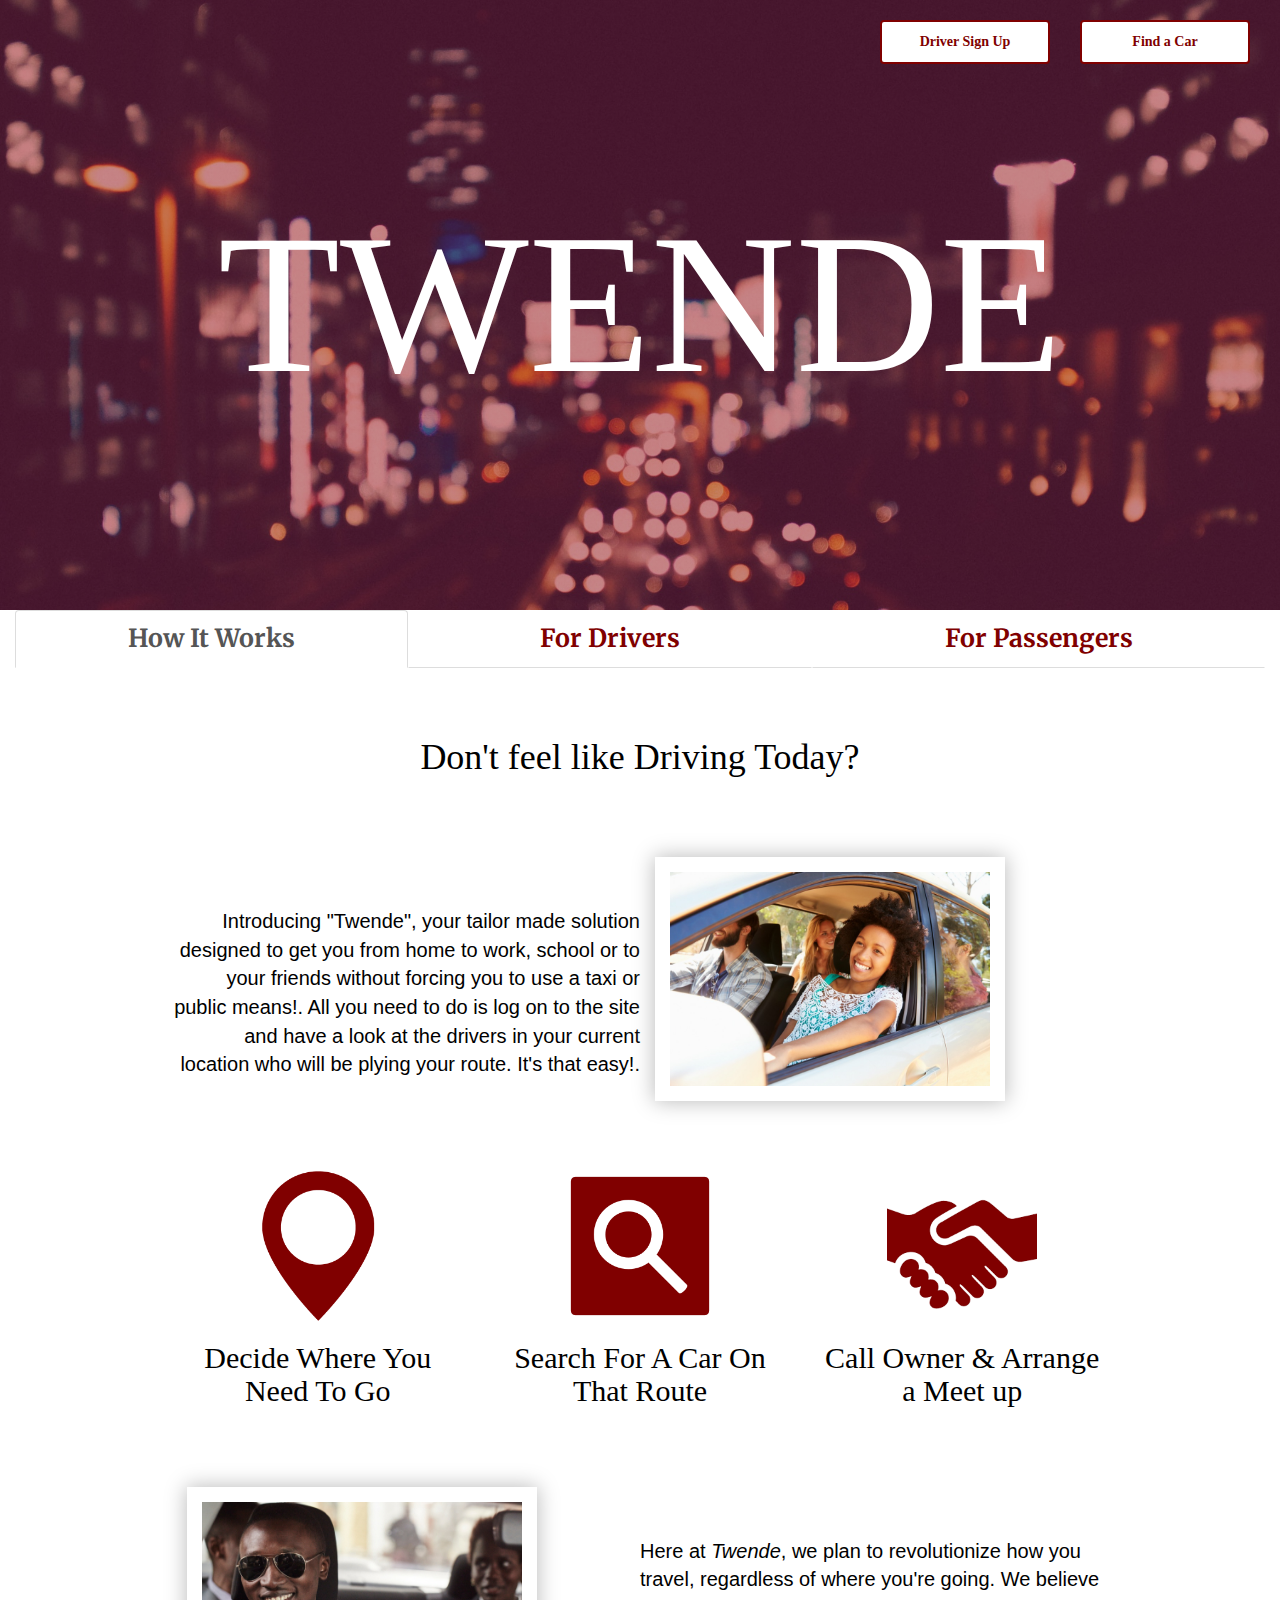
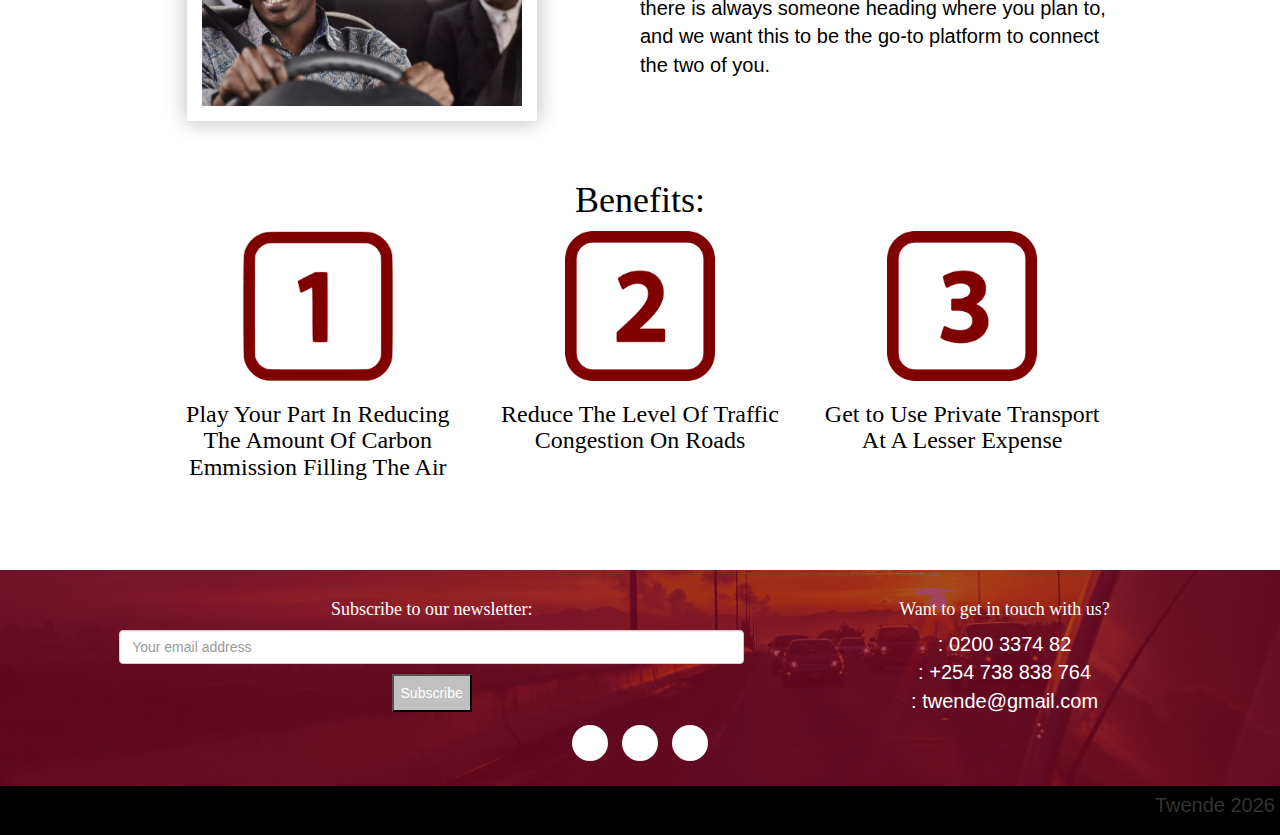
==== commit 12f109c8: "final commit" ====
--- a/index.html
+++ b/index.html
@@ -9,8 +9,12 @@
     <link rel="stylesheet" href="http://code.ionicframework.com/ionicons/2.0.1/css/ionicons.min.css">
     <link rel="stylesheet" href="path/to/font-awesome/css/font-awesome.min.css">
     <link href="https://fonts.googleapis.com/css?family=Merriweather|Permanent+Marker" rel="stylesheet">
-    <link rel="stylesheet" href="css/styles.css" media="screen" title="no title">
+    <link rel="stylesheet" href="css/styles.css" type="text/css">
+
     <script src="https://code.jquery.com/jquery-3.1.1.js" integrity="sha256-16cdPddA6VdVInumRGo6IbivbERE8p7CQR3HzTBuELA=" crossorigin="anonymous"></script>
+    <script src="https://maxcdn.bootstrapcdn.com/bootstrap/3.3.7/js/bootstrap.min.js"></script>
+
+    <script src="https://ajax.googleapis.com/ajax/libs/jquery/3.1.1/jquery.min.js"></script>
     <script src="https://maxcdn.bootstrapcdn.com/bootstrap/3.3.7/js/bootstrap.min.js"></script>
     <script src="js/scripts.js"></script>
 </head>
@@ -20,244 +24,260 @@
         <!-- heeader/landing page -->
         <div class="row">
             <div class="col-md-12" id="header">
-                <h1>TWENDE</h1>
-                <h3>All about convenience.</h3>
-            </div>
-        </div>
-        <!-- tabs -->
-        <div class="col-md-12">
-            <div class="row">
+                <div class="row">
+                    <div class="pop-up-btn">
+                        <button type="button" class="btn" name="">Find a Car</button>
+                    </div>
+                    <div class="pop-up-btn">
+                        <button type="button" class="btn "name="">Driver Sign Up</button>
+                    </div>
+                </div>
+                <div class="title">
+                    <h1>TWENDE</h1>
+                </div>
+                <div class="col-md-offset-3 col-md-6 motto">
+                    <h3>All about convenience</h3>
+                </div>
+            </div>
+        </div>
+    </div>
+
+    <!-- tabs -->
+    <div class="container-fluid">
+        <div class="row">
+            <div class="col-md-12">
                 <ul class="nav nav-tabs nav-justified tab">
                     <li class="active"><a data-toggle="tab" href="#intro">How It Works</a></li>
                     <li class=""><a data-toggle="tab" href="#drivers">For Drivers</a></li>
                     <li class=""><a data-toggle="tab" href="#passenger">For Passengers</a></li>
+
                 </ul>
             </div>
         </div>
+
         <div class="row content">
             <div class="tab-content col-md-offset-1 col-md-10">
-                <div role="tabpanel" class="tab-pane fade in active" id="intro"><br>
-                    <center>
-                        <h3>Don't feel like Driving Today?</h3>
-                    </center><br>
-                    <img class="blackdriver" src="img/carpool1.jpg">
-                    <p>Introducing "Twende", your tailor made solution designed to get you from home to work, school or to your
-                        friends without forcing you to use a taxi or public means!. All you need to do is log on to the site
-                        and have a look at the drivers in your current location who will be plying your route. It's that
-                        easy!.
-                    </p><br>
-                    <br>
-                    <div class="col-md-12" id="icons">
+                <div role="tabpanel" class="tab-pane fade in active" id="intro">
+                    <h1>Don't feel like Driving Today?</h1>
+                    <div class="row">
+                        <div class="col-md-12 intro1">
+                            <div class="col-md-6 col-sm-6 intro-text1">
+                                <p>
+                                    Introducing "Twende", your tailor made solution designed to get you from home to work, school or to your friends without forcing you to use a taxi or public means!. All you need to do is log on to the site and have a look at the drivers in your current
+                                    location who will be plying your route. It's that easy!.
+                                </p>
+                            </div>
+                            <div class="col-md-6 col-sm-6">
+                                <img class="blackdriver" src="img/carpool1.jpg">
+                            </div>
+                        </div>
+                    </div>
+                    <div class="row">
+                        <div class="col-md-12 icons">
+                            <div class="row">
+                                <div class="col-md-4">
+                                    <center><img src="img/pointer.png" class="pointer"></center>
+                                    <div class="pointer-text">
+                                        <h2>Decide Where You Need To Go</h2>
+                                    </div>
+                                </div>
+                                <div class="col-md-4">
+                                    <center><img src="img/search.png" class="search"></center>
+                                    <div class="search-text">
+                                        <h2>Search For A Car On That Route</h2>
+                                    </div>
+                                </div>
+                                <div class="col-md-4">
+                                    <center><img src="img/connect.png" class="connect"></center>
+                                    <div class="connect-text">
+                                        <h2>Call Owner & Arrange a Meet up</h2>
+                                    </div>
+                                </div>
+                            </div>
+                        </div>
+                    </div>
+                    <div class="row">
+                        <div class="col-md-12 intro2">
+                            <div class="col-md-6">
+                                <img class="blackdriver2" src="img/carpool2.png">
+                            </div>
+                            <div class="col-md-6 intro-text2">
+                                <p>
+                                    Here at <em>Twende</em>, we plan to revolutionize how you travel, regardless of where you're going. We believe there is always someone heading where you plan to, and we want this to be the go-to platform to connect
+                                    the two of you.
+                                </p>
+                            </div>
+                        </div>
+                    </div>
+                    <div class="benefits">
+                        <h1>Benefits:</h1>
                         <div class="row">
-                            <div class="col-md-4">
-                                <center><img src="img/icon1.png" width="100" /></center>
-                                <center>
-                                    <h2>Decide Where You Need To Go</h2>
-                                </center>
-                            </div>
-                            <div class="col-md-4">
-                                <center><img src="img/icon2.png" width="100" /></center>
-                                <center>
-                                    <h2>Search For A Car On That Route</h2>
-                                </center>
-                            </div>
-                            <div class="col-md-4">
-                                <center><img src="img/icon6.png" width="100" /></center>
-                                <center>
-                                    <h2>Call Owner & Arrange a Meet up</h2>
-                                </center>
-                            </div>
-                        </div>
-                    </div>
-                    <p>You can use <em>Twende</em> as an alternative to using your own car as well, since it'll save you expenses
-                        such as fuel, parking fees, and contribute to a greener environment by reducing the number of carbon
-                        emitting cars on the road at any one time. It can be your own special way of contributing towards
-                        the preservation of the earth</p><br>
-                    <img class="blackdriver2" src="img/carpool2.png"> <br>
-                    <p> We're trying to introduce the idea of car-pooling to Kenyan drivers to reduce the amount of one person
-                        cars on the road and as a benefit, tone down on the time spent on traffic. To provide the incentive
-                        for this, we're only going to ask for Ksh 100 as the minimum payment to your ride driver; regardless
-                        of where you're going; far cheaper than what you'll ever pay for a taxi.</p><br>
-                    <p>For drivers, this could be an alternative stream of income since there are always people looking to go
-                        where you're plus the more trips you make, the more money you get, per day Passengers can use this
-                        platform to arrange for regular pick up and drop off times for places you frequently visit.
-                    </p><br><br>
-                    <!--<div class="row">-->
-                    <div class="col-md-12 numerals">
-                        <center>
-                            <h3>Benefits</h3>
-                        </center>
-                        <div class="row">
-                            <div class="col-md-4">
-                                <img src="img/no1.png">
-                            </div>
-                            <div class="col-md-8">
-                                <h1>Play Your Part In Reducing The Amount Of Carbon Emmission Filling The Air</h1>
-                            </div>
-                        </div>
-                    </div>
-                    <div class="col-md-12 numerals">
-                        <div class="row">
-                            <div class="col-md-4">
-                                <img src="img/no2.png">
-                            </div>
-                            <div class="col-md-8">
-                                <h1>Reduce The Level Of Traffic Congestion On Roads</h1>
-                            </div>
-                        </div>
-                    </div>
-                    <div class="col-md-12 numerals">
-                        <div class="row">
-                            <div class="col-md-4">
-                                <img src="img/no3.png">
-                            </div>
-                            <div class="col-md-8">
-                                <h1>Get to Use Private Transport At A Lesser Expense</h1>
-                            </div>
-                        </div>
-                    </div>
-                </div>
-                <!--</div>-->
+                            <div class="col-md-12">
+                                <div class="row">
+                                    <div class="col-md-4 numeral">
+                                        <img src="img/no1.png" class="numeral1">
+                                        <div class="benefit1">
+                                            <h3>Play Your Part In Reducing The Amount Of Carbon Emmission Filling The Air</h3>
+                                        </div>
+                                    </div>
+                                    <div class="col-md-4 numeral">
+                                        <img src="img/no2.png" class="numeral2">
+                                        <div class="benefit2">
+                                            <h3>Reduce The Level Of Traffic Congestion On Roads</h3>
+                                        </div>
+                                    </div>
+                                    <div class="col-md-4 numeral">
+                                        <img src="img/no3.png" class="numeral3">
+                                        <div class="benefit3">
+                                            <h3>Get to Use Private Transport At A Lesser Expense</h3>
+                                        </div>
+                                    </div>
+                                </div>
+                            </div>
+                        </div>
+                    </div>
+                </div>
                 <div role="tabpanel" class="tab-pane fade" id="drivers">
-                    <div class="col-md-12">
-                        <center>
-                            <h3>Share your Car for Extra Change!</h3>
-                        </center><br>
-                        <img class="blackdriver3" src="img/carpool3.png">
-                        <p>If you don't mind having some extra cash for lunch everyday, or you'd just like to meet some new
-                            friends, why not share out your ride and drop off a few guys everyday who are heading somewhere
-                            you'll be passing by? It's a great way to make money everyday and learn more about new people.</p>
-                        <div class="col-md-12 money">
+                    <h1>Share your Car for Extra Change!</h1>
+                    <!-- <p>If you don't mind having some extra cash for lunch everyday, or you'd just like to meet some new friends, why not share out your ride and drop off a few guys everyday who are heading somewhere you'll be passing by? It's a great
+                            way to make money everyday and learn more about new people.</p> -->
+                    <div class="row driver-text1">
+                        <div class="col-md-5 money">
                             <img src="img/icon5.png">
-                        </div>
-                        <div class="col-md-12 person">
+                            <p> If you won't be using your car for a while, you can choose to rent out your car to someone based on an agreedupon per hour rate with the minimum being 50KES an hour. </p>
+                        </div>
+                        <div class="col-md-2">
+                        </div>
+                        <div class="col-md-5 person">
                             <img src="img/icon7.png">
-                        </div>
-                        <p> If you won't be using your car for a while, you can choose to rent out your car to someone based
-                            on an agreedupon per hour rate with the minimum being 50KES an hour. </p>
-                        <p> Create an account below and you'll have the first 30 days for free to see how valuable our platform
-                            can be, and thereafter, send us USD10 a month to maintain your account and introduce more car
-                            owners like you to sign up.
+                            <p> Create an account below and you'll have the first 30 days for free to see how valuable our platform can be, and thereafter, send us USD10 a month to maintain your account and introduce more car owners like you to sign up.
+                        </div>
+                    </div>
+                    <div class="col-md-2">
+                    </div>
+                    <div class="col-md-8">
+                        <h2>Sign Up</h2>
+                        <form id="driver-contact">
+                            <input type="text" class="form-control" id="inputName" placeholder="Your name"><br>
+                            <input type="number" class="form-control" id="inputNumber" placeholder="Your number"><br>
+                            <input type="text" class="form-control" id="inputRoute" placeholder="Your Route"><br>
+                            <!-- <input type="text" class="form-control" id="inputLocation" placeholder="Your location"><br> -->
+                            <input type="text" class="form-control" id="inputTime" placeholder="Departure time"><br>
+                            <!-- <input type="text" class="form-control" id="inputDestination" placeholder="Your destination"><br> -->
+                            <input type="number" min="1" max="10" class="form-control" id="inputSpace" placeholder="Space available"><br>
+                            <div class="sign-up">
+                                <button type="button" class="btn btn-sign-up"name=""> Sign Up</button>
+
+                            </div>
+                        </form>
+                    </div>
+                    <div class="col-md-2">
+                    </div>
+                </div>
+
+                <div role="tabpanel" class="tab-pane fade" id="passenger">
+                    <h1>Get Started!</h1>
+                    <div class="passenger-text1">
+                        <p>
+                            Use <strong><em>Twende</em></strong> and you'll NEVER have to rely on public transport again!
                         </p>
-                        <p> We encourage you to try it out with one of your regular routes.</p>
-                    </div>
-                    <div class="col-md-7">
-                        <br><input type="text" class="form-control" id="inputName" placeholder="Your name"><br>
-                        <input type="number" class="form-control" id="inputNumber" placeholder="Your number"><br>
-                        <input type="text" class="form-control" id="inputLocation" placeholder="Your location"><br>
-                        <input type="text" class="form-control" id="inputTime" placeholder="Departure time"><br>
-                        <input type="text" class="form-control" id="inputDestination" placeholder="Your destination"><br>
-                        <input type="number" class="form-control" id="inputSpace" placeholder="Space available"><br>
-                        <input class="btn btn-primary" id="signUp" value="Sign Up">
-                    </div>
-                </div>
-                <div role="tabpanel" class="tab-pane fade" id="passenger">
-                    <center>
-                        <h3>Get Started</h3>
-                    </center><br>
-                    <p>Use <strong><em>Twende</em></strong> and you'll NEVER have to rely on public transport again!
-                    
-                    <p>Here at <em>Twende</em>, we plan to revolutionize how you travel, regardless of where you're going. We
-                        believe there is always someone heading where you plan to, and we want this to be the go-to platform
-                        to connect the two of you.</p><br>
-                    <p>Search your route below to see what time one of our registered car owners will be heading to your preferred
-                        destination. </p><br>
-                    <div class="col-md-12">
-                        <center>
-                            <h4>Use Twende To Go To Your:</h4>
-                        </center><br><br>
-                        <div class="col-md-3">
-                            <img src="img/home.png">
-                            <center>
+                        <div class="col-md-12 uses">
+                            <h2>Use Twende To Go:</h2>
+                            <div class="col-md-3">
+                                <img src="img/home.png">
                                 <h3>Home</h3>
-                            </center>
-                        </div>
-                        <div class="col-md-3">
-                            <img src="img/school.png">
-                            <center>
-                                <h3>School</h3>
-                            </center>
-                        </div>
-                        <div class="col-md-3">
-                            <img src="img/work.png">
-                            <center>
-                                <h3>Work</h3>
-                            </center>
-                        </div>
-                        <div class="col-md-3">
-                            <img src="img/event.png">
-                            <center>
-                                <h3>Event</h3>
-                            </center>
-                        </div>
-                    </div>
-                    <div class="col-md-12">
-                        <p>Once you find your preferred destination, click on it to reveal the car owners registered in our
-                            system. You'll be able to view their name, contact info as well as their car capacity and from
-                            there, you're free to call them up and arrange a meet up.</p>
-                        <p>Before you start riding regularly with a chosen car owner, make sure you take note of their car number
-                            plate and send it and their contact to someone you know. This is just as a precaution.
-                        </p><br>
-                    </div>
-                </div>
-            </div>
-        </div>
-    </div>
-    <div class="row">
-        <div class="col-md-12" id="footer">
-            <p>
-                <script type="text/javascript">
+                            </div>
+                            <div class="col-md-3">
+                                <img src="img/school.png">
+                                <h3>To School</h3>
+                            </div>
+                            <div class="col-md-3">
+                                <img src="img/work.png">
+                                <h3>To Work</h3>
+                            </div>
+                            <div class="col-md-3">
+                                <img src="img/event.png">
+                                <h3>To an Event</h3>
+                            </div>
+                        </div>
+                    </div>
+                    <div class="col-md-12 passenger-text2">
+                        <p>
+                            Once you find your preferred destination, click on it to reveal the car owners registered in our system. You'll be able to view their name, contact info as well as their car capacity and from there, you're free to call them up and arrange a meet up.
+                        </p>
+                        <!-- <p>Before you start riding regularly with a chosen car owner, make sure you take note of their car number plate and send it and their contact to someone you know. This is just as a precaution.
+                        </p> -->
+                        <p>
+                            Search your route below to see what time one of our registered car owners will be heading to your preferred destination.
+                        </p>
+                    </div>
+                    <div class="row">
+                        <div class="col-md-4 ngongRd">
+                            <h3>Ngong Road <i class="icon ion-chevron-right"></i> CBD</h3>
+                        </div>
+                        <div class="col-md-1">
+                        </div>
+                        <div class="col-md-3 lavington">
+                            <h3>Lavington  <i class="icon ion-chevron-right"></i>  CBD</h3>
+                        </div>
+                        <div class="col-md-1">
+                        </div>
+                        <div class="col-md-3 runda">
+                            <h3>Runda  <i class="icon ion-chevron-right"></i>  CBD</h3>
+                        </div>
+                    </div>
+                </div>
+            </div>
+        </div>
+        <div class="row">
+            <div class="col-md-12" id="footer">
+                <div class="col-md-offset-1 col-md-6">
+                    <div class="row">
+                        <div class="col-md-12">
+                            <h4>Subscribe to our newsletter:</h4>
+                        </div>
+                        <div class="col-md 12 subscription-form">
+
+                            <input type="text" class="form-control" id="email" placeholder="Your email address">
+                        </div>
+                        <div class="col-md-12">
+                            <input type="button" id="subscription" value="Subscribe">
+                        </div>
+                    </div>
+                </div>
+
+                <div class="col-md-5">
+                    <h4>
+                        Want to get in touch with us?
+                      </h4>
+                    <p>
+                        <i class="icon ion-android-call"></i> : 0200 3374 82<br>
+                        <i class="icon ion-iphone"></i> : +254 738 838 764<br>
+                        <i class="icon ion-email"></i> : twende@gmail.com
+                    </p>
+                </div>
+                <div class="row social-media">
+
+                    <a href="http://twitter.com" class="icon-button twitter"><i class="icon ion-social-twitter"></i><span></span></a>
+                    <a href="http://facebook.com" class="icon-button facebook"><i class="icon ion-social-facebook"></i><span></span></a>
+                    <a href="http://plus.google.com" class="icon-button google-plus"><i class="icon ion-social-googleplus"></i><span></span></a>
+                </div>
+            </div>
+        </div>
+        <div class="row">
+            <div class="col-md-12 footnote">
+                <p>
+                    Twende
+                    <script type="text/javascript">
                         document.write(new Date().getFullYear());
-                    </script> Twende
-            </p>
-        </div>
-
-
-
-    </div>
-    <br>
-
-    <div id="driver-data">
-        <ul>
-            <li>
-                <a href="#cbd"><input type="button" value="cbd" id="cbd" /></a>
-            </li>
-            <li>
-                <a href="#karen"><input type="button" value="karen" id="karen" onclick="myFunction()"></a>
-            </li>
-            <li>
-                <a href="#utawala"><input type="button" value="utawala" id="utawala" /></a>
-            </li>
-            <li>
-                <a href="#runda"><input type="button" value="runda" id="runda" /></a>
-            </li>
-        </ul>
-    </div>
-    <div>
-
-
-    </div>
-    <div id="dereva">
-        <ul>
-            <li>Karen drivers</li>
-            <li>runda drivers</li>
-            <li>ngong drivers</li>
-            <li>utawala drivers</li>
-            <li>town drivers</li>
-        </ul </div>
-
-        <div id="lister">
-        </div>
-        <script type="text/javascript">
-            document.write(new Date().getFullYear());
-        </script>
-        Twende
-        </p>
-
-
-
-    </div>
-
+                    </script>
+                </p>
+            </div>
+        </div>
+    </div>
+    </div>
+    </div>
+    </div>
 </body>
 
 </html>
--- a/css/styles.css
+++ b/css/styles.css
@@ -1,92 +1,142 @@
+/*body {
+  font-family: sans-serif;
+}*/
+
+h1, h2, h3, h4 {
+    text-align: center;
+    font-family: 'Permanent Marker', cursive;
+}
+
+p {
+    font-size: 20px;
+}
+
 #header {
-    background: linear-gradient( rgba(128, 0, 32, 0.45), rgba(128, 0, 32, 0.45)), url(../img/traffic.jpg);
+    background: linear-gradient(rgba(128, 0, 32, 0.45), rgba(128, 0, 32, 0.45)), url(../img/traffic.jpg);
     background-size: cover;
-    padding-top: 75px;
-    height: 475px;
+    height: 610px;
     color: white;
     text-align: center;
     font-family: 'Permanent Marker', cursive;
+    -webkit-transition: -webkit-transform 0.5s;
+    -moz-transition: -moz-transform 0.5s;
+    -o-transition: -o-transform 0.5s;
+    transition: transform 0.5s;
+}
+
+.pop-up-btn {
+    margin-top: 20px;
+    float: right;
+}
+
+.btn {
+    font-weight: bold;
+    color: #800000;
+    text-align: center;
+    border: 2px solid #800000;
+    background-color: white;
+    padding: 10px;
+    width: 170px;
+    margin-right: 30px;
+}
+
+.btn:hover {
+    color: white;
+    border: 2px solid #800000;
+    background-color: #800000;
 }
 
 #header h1 {
     font-size: 200px;
+    padding-top: 110px;
+    padding-left: 0;
+    padding-right: 0;
 }
 
 #header h3 {
+    border: 4px solid white;
     font-size: 50px;
-}
+    padding-left: 0;
+    padding-right: 0;
+}
+
+.motto {
+    visibility: hidden;
+}
+
+.title:hover {
+    transform: scale(0.9);
+    -webkit-transition: -webkit-transform 0.5s;
+    -moz-transition: -moz-transform 0.5s;
+    -o-transition: -o-transform 0.5s;
+    transition: transform 0.5s;
+}
+
+.title:hover+.motto {
+    transform: scale(1.2);
+    -webkit-transition: -webkit-transform 0.5s;
+    -moz-transition: -moz-transform 0.5s;
+    -o-transition: -o-transform 0.5s;
+    transition: transform 0.5s;
+    visibility: visible;
+}
+
+
+/*#header h1:hover, #header h3:hover {
+    transform: scale(1.2);
+    -webkit-transition: -webkit-transform 0.5s;
+    -moz-transition: -moz-transform 0.5s;
+    -o-transition: -o-transform 0.5s;
+    transition: transform 0.5s;
+}*/
+
+
+/*#header:after {
+    -webkit-transition: -webkit-transform 0.5s;
+    -moz-transition: -moz-transform 0.5s;
+    -o-transition: -o-transform 0.5s;
+    transition: transform 0.5s;
+}*/
+
+
+/*img {
+    width: 200px;
+}*/
 
 .nav>li>a {
     margin: 0;
     padding: 10px;
-    font-size: 30px;
+    font-size: 25px;
     color: black;
     font-family: 'Merriweather', serif;
-}
-
-.active,
-.nav>li>a {
-    color: #800020;
+    font-weight: bold;
+}
+
+.active, .nav>li>a {
+    color: #800000;
 }
 
 .nav>li>a:hover {
     color: white;
-    background-color: #800020;
-}
-
-.cbd,
-.ngongRd,
-.utawala {
-    padding: 100px;
-}
-/*.float-right{
-    vertical-align: middle;
-}*/
-.ngongRd,
-.utawala {
-    border-left: 1px solid black;
-}
-
-#intro,
-#drivers,
-#passenger {
-    font-family: Verdana, Geneva, Tahoma, sans-serif;
-    font-size: 15px;
-    color: black;
-}
-
-#footer {
-    text-align: center;
-}
-
-.col-md-7 {
-    align-items: center;
-}
-
-.blackdriver {
-    float: right;
-    max-width: 400px;
-    max-height: 400px;
-    margin: 5%;
-}
-
-.blackdriver2 {
-    float: left;
-    max-width: 400px;
-    max-height: 400px;
-    margin: 5%;
-    box-shadow: lightcoral;
-}
-
-.blackdriver3 {
-    float: right;
-    max-width: 400px;
-    max-height: 400px;
-    margin: 5%;
-}
-
-.col-md-12 {
-    padding: 3%;
+    background-color: #800000;
+}
+
+.content {
+    margin-bottom: 30px;
+}
+
+.intro1, .icons, .intro2 {
+    margin-top: 70px;
+    margin-bottom:
+}
+
+.intro-text1, .intro-text2 {
+    padding: 0;
+    padding-top: 50px;
+}
+
+.intro-text1 {
+    text-align: right;
 }
 
 #icons {
@@ -96,8 +146,287 @@
     display: inline;
 }
 
-
 .numerals {
     padding: 5%;
     float: left;
-}+}
+
+.active {
+    color: #000;
+}
+
+.icon {
+    width: 100px;
+}
+
+.benefits {
+    margin-top: 60px;
+    text-align: center;
+}
+
+.pointer, .search, .connect {
+    width: 150px;
+    text-align: center;
+}
+
+
+/*.pointer-text, .search-text, .connect-text {
+    visibility: hidden;
+}*/
+
+.pointer:hover, .search:hover, .connect:hover {
+    transform: scale(0.7);
+    opacity: 0.7;
+    -webkit-transition: -webkit-transform 0.5s;
+    -moz-transition: -moz-transform 0.5s;
+    -o-transition: -o-transform 0.5s;
+    transition: transform 0.5s;
+}
+
+
+/*.pointer:hover+.pointer-text {
+    visibility: visible;
+}
+
+.search:hover+.search-text {
+    visibility: visible;
+}
+
+.connect:hover+.connect-text {
+    visibility: visible;
+}*/
+
+.numeral1, .numeral2, .numeral3 {
+    width: 150px;
+    text-align: center;
+}
+
+
+/*.benefit1, .benefit2, .benefit3 {
+    visibility: hidden;
+}*/
+
+.numeral1:hover, .numeral2:hover, .numeral3:hover {
+    transform: scale(0.7);
+    opacity: 0.7;
+    -webkit-transition: -webkit-transform 0.5s;
+    -moz-transition: -moz-transform 0.5s;
+    -o-transition: -o-transform 0.5s;
+    transition: transform 0.5s;
+}
+
+
+/*.numeral1:hover+.benefit1 {
+    visibility: visible;
+}
+
+.numeral2:hover+.benefit2 {
+    visibility: visible;
+}
+
+.numeral3:hover+.benefit3 {
+    visibility: visible;
+}*/
+
+.blackdriver, .blackdriver2, .blackdriver3 {
+    width: 350px;
+    padding: 15px;
+    box-shadow: 0px 0px 20px 1px #BDBDBD;
+}
+
+#drivers img {
+    height: 200px;
+}
+
+.driver-text1, .driver-text2 {
+    margin-top: 30px;
+}
+
+.money, .person {
+    text-align: center;
+    padding-top: 50px;
+    margin-bottom: 30px;
+}
+
+.money img, .person img {
+    margin-bottom: 40px;
+}
+
+.btn-sign-up {
+    color: white;
+    border: 2px solid #800000;
+    background-color: #800000;
+}
+
+.btn-sign-up:hover {
+    color: #800000;
+    background-color: white;
+}
+
+.sign-up {
+    text-align: center;
+}
+
+.uses {
+    margin-top: 50px;
+    margin-bottom: 50px;
+}
+
+#passenger p {
+    margin-top: 20px;
+}
+
+#passenger img {
+    height: 150px;
+}
+
+.passenger-text1 {
+    text-align: center;
+}
+
+.passenger-text2 {
+    margin-bottom: 50px;
+}
+
+.ngongRd, .lavington, .runda {
+    border: 2px solid #800000;
+    color: #800000;
+    text-align: center;
+    margin-bottom: 20px;
+}
+
+.ngongRd:hover, .lavington:hover, .runda:hover {
+    background-color: #800000;
+    color: white;
+}
+
+#intro, #drivers, #passenger {
+    font-family: Verdana, Geneva, Tahoma, sans-serif;
+    font-size: 15px;
+    color: black;
+    padding: 50px;
+}
+
+#footer {
+    background: linear-gradient( rgba(128, 0, 32, 0.7), rgba(128, 0, 32, 0.7)), url(../img/footer.jpg);
+    background-size: cover;
+    text-align: center;
+    color: white;
+    background-color: #800000;
+    padding-top: 20px;
+}
+
+#footer i {
+    font-size: 20px;
+}
+
+#email, {
+    padding: 20px;
+}
+
+#subscription {
+    padding: 7px;
+    background-color: #C0C0C0;
+    margin: 10px;
+}
+
+.social-media {
+    margin: 20px;
+}
+
+
+/* Wrapper */
+
+.icon-button {
+    background-color: white;
+    border-radius: 3.6rem;
+    cursor: pointer;
+    display: inline-block;
+    font-size: 2.0rem;
+    height: 3.6rem;
+    line-height: 3.6rem;
+    margin: 0 5px;
+    position: relative;
+    text-align: center;
+    -webkit-user-select: none;
+    -moz-user-select: none;
+    -ms-user-select: none;
+    user-select: none;
+    width: 3.6rem;
+}
+
+.icon-button span {
+    border-radius: 0;
+    display: block;
+    height: 0;
+    left: 50%;
+    margin: 0;
+    position: absolute;
+    top: 50%;
+    -webkit-transition: all 0.3s;
+    -moz-transition: all 0.3s;
+    -o-transition: all 0.3s;
+    transition: all 0.3s;
+    width: 0;
+}
+
+.icon-button:hover span {
+    width: 3.6rem;
+    height: 3.6rem;
+    border-radius: 3.6rem;
+    margin: -1.8rem;
+}
+
+.twitter span {
+    background-color: #4099ff;
+}
+
+.facebook span {
+    background-color: #3B5998;
+}
+
+.google-plus span {
+    background-color: #db5a3c;
+}
+
+
+/* Icons */
+
+.icon-button i {
+    background: none;
+    color: white;
+    height: 3.6rem;
+    left: 0;
+    line-height: 3.6rem;
+    position: absolute;
+    top: 0;
+    -webkit-transition: all 0.3s;
+    -moz-transition: all 0.3s;
+    -o-transition: all 0.3s;
+    transition: all 0.3s;
+    width: 3.6rem;
+    z-index: 10;
+}
+
+.icon-button .ion-social-twitter {
+    color: #4099ff;
+}
+
+.icon-button .ion-social-facebook {
+    color: #3B5998;
+}
+
+.icon-button .ion-social-googleplus {
+    color: #db5a3c;
+}
+
+.icon-button:hover .ion-social-twitter, .icon-button:hover .ion-social-facebook, .icon-button:hover .ion-social-googleplus {
+    color: white;
+}
+
+.footnote {
+    background-color: black;
+    margin: 0;
+    padding: 5px;
+    text-align: right;
+}
